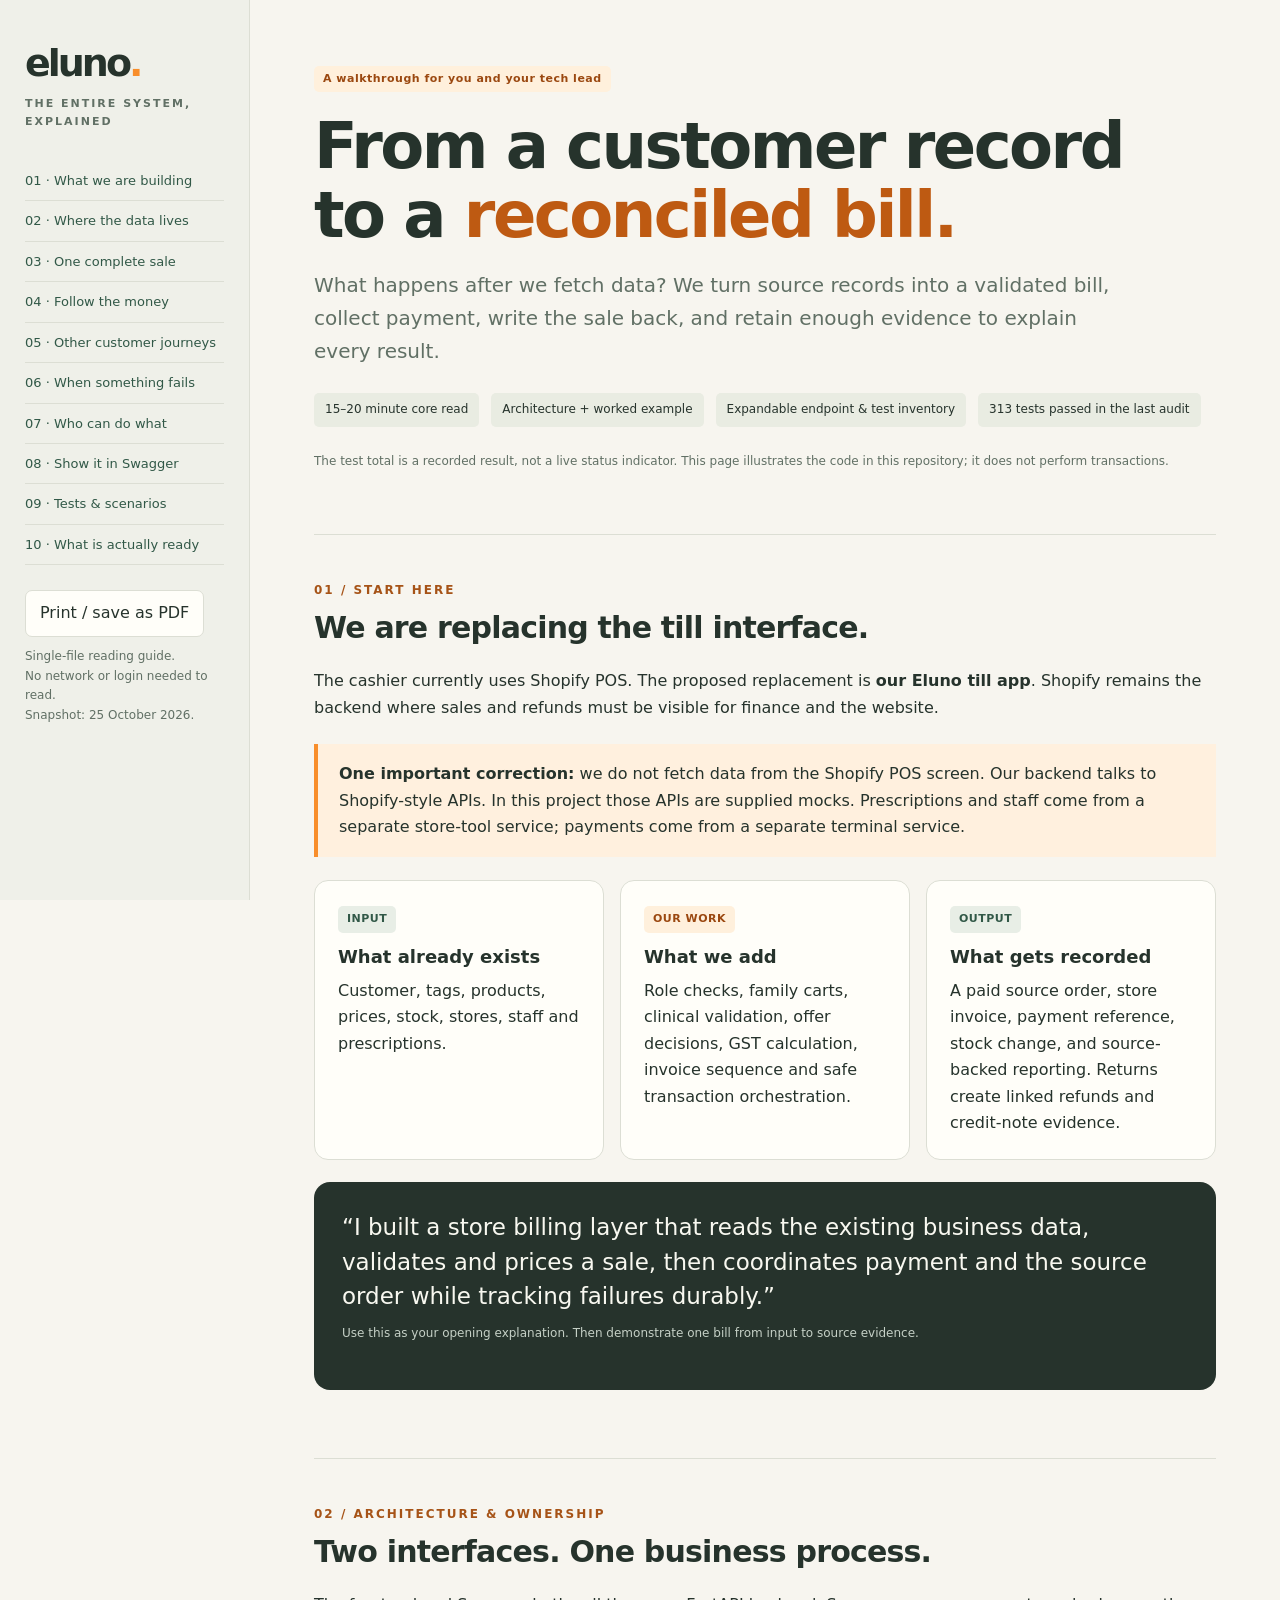
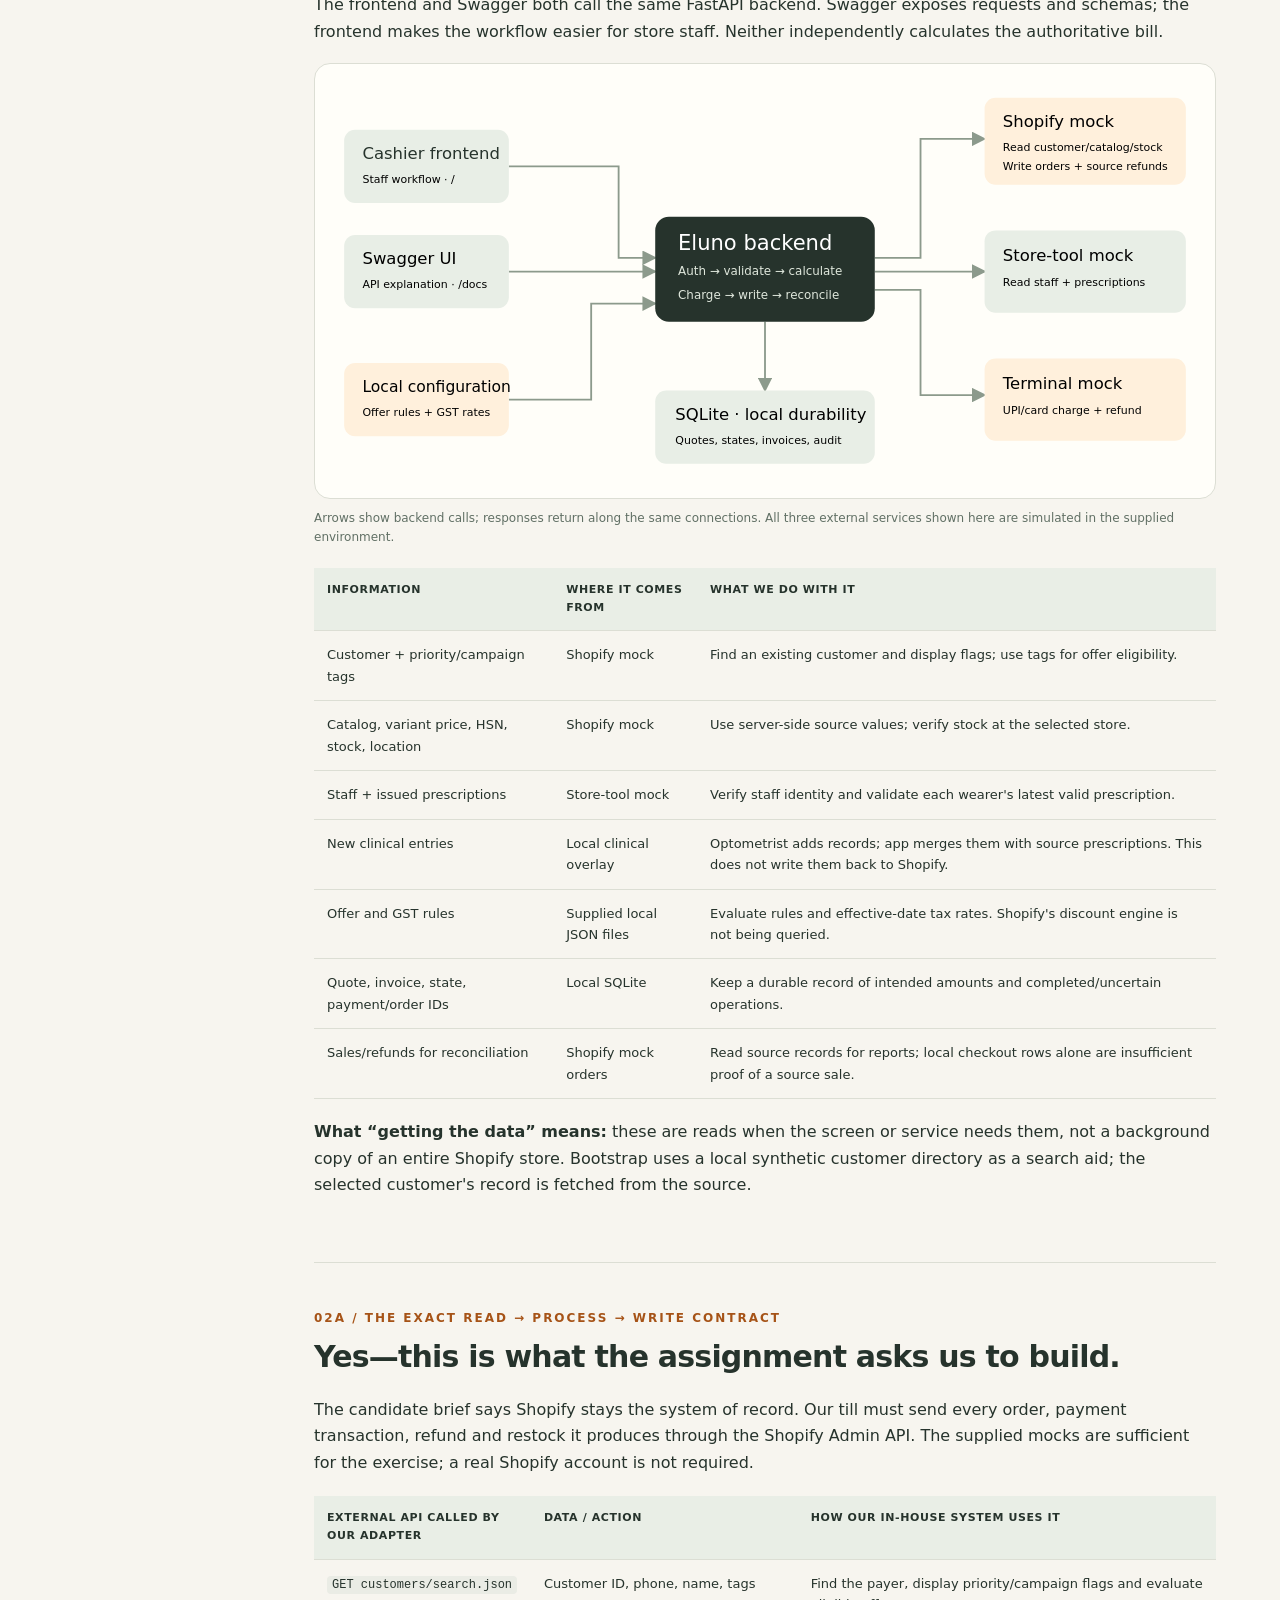
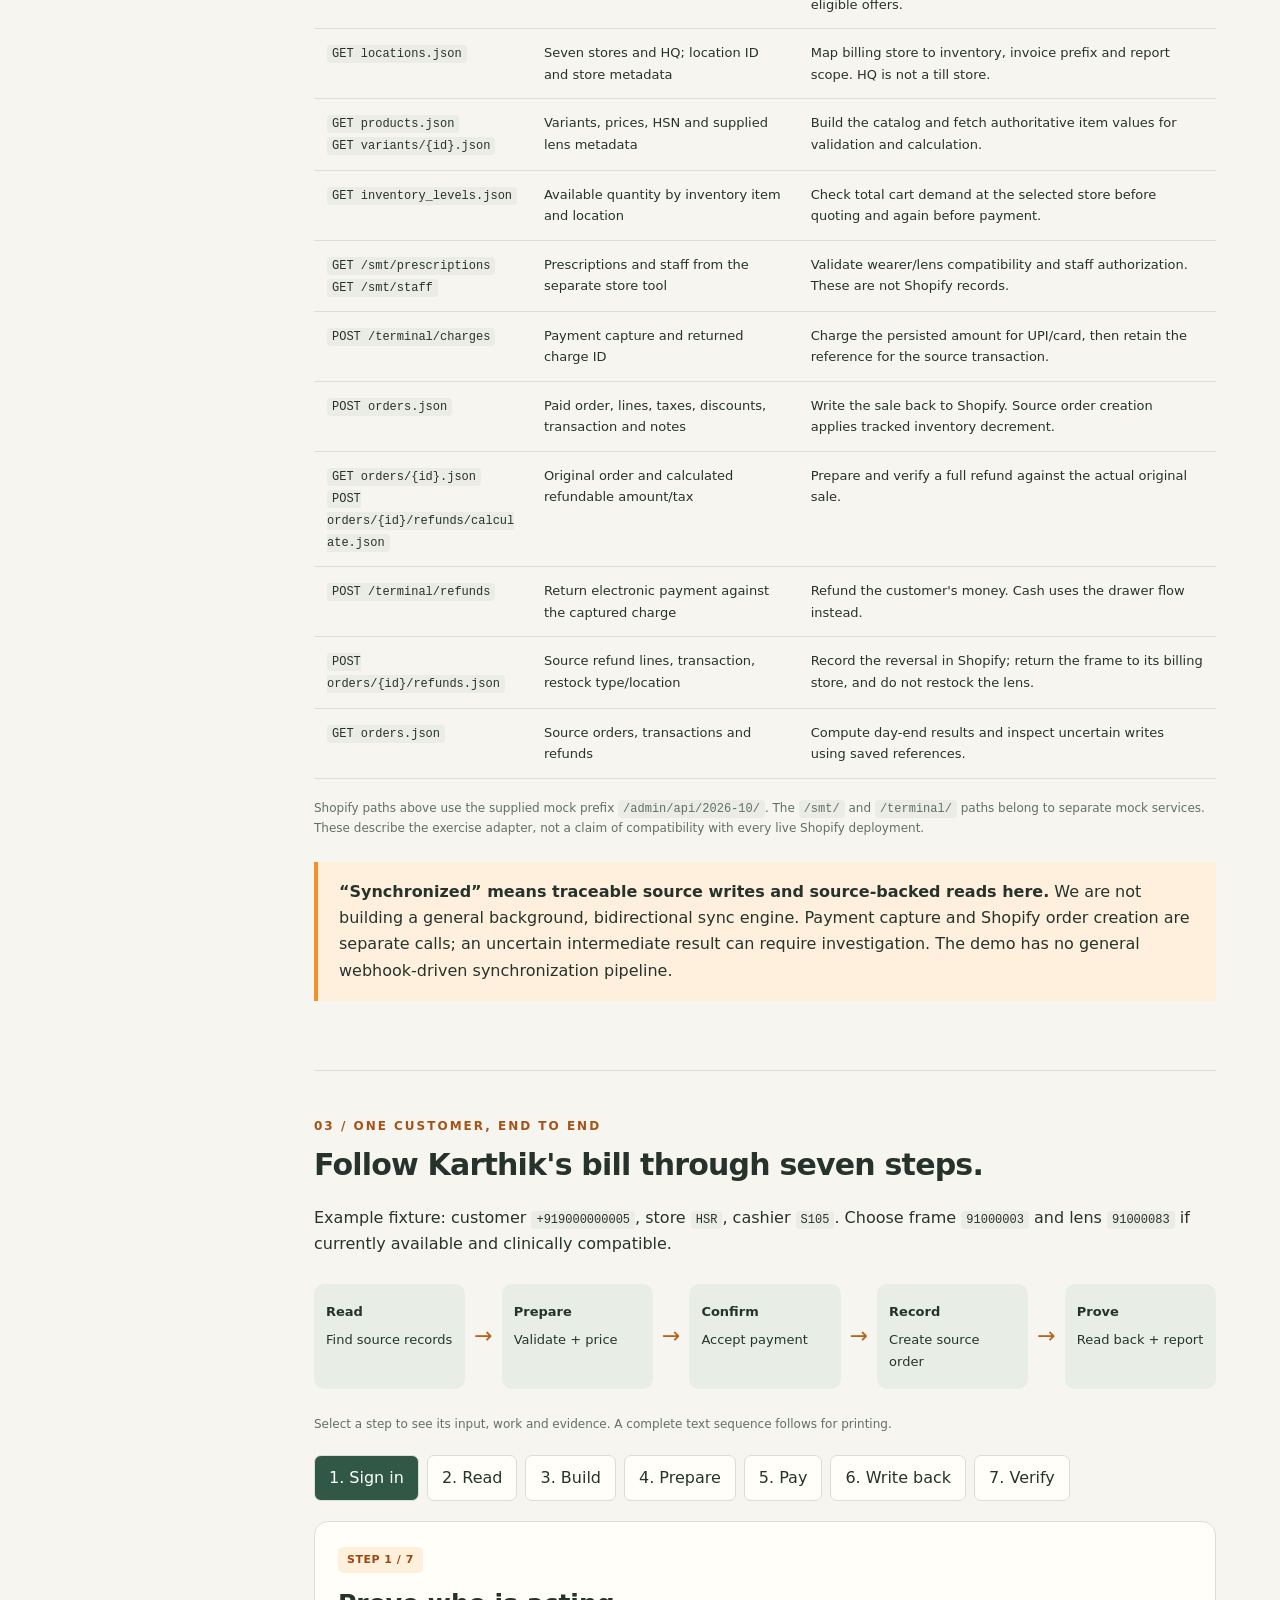
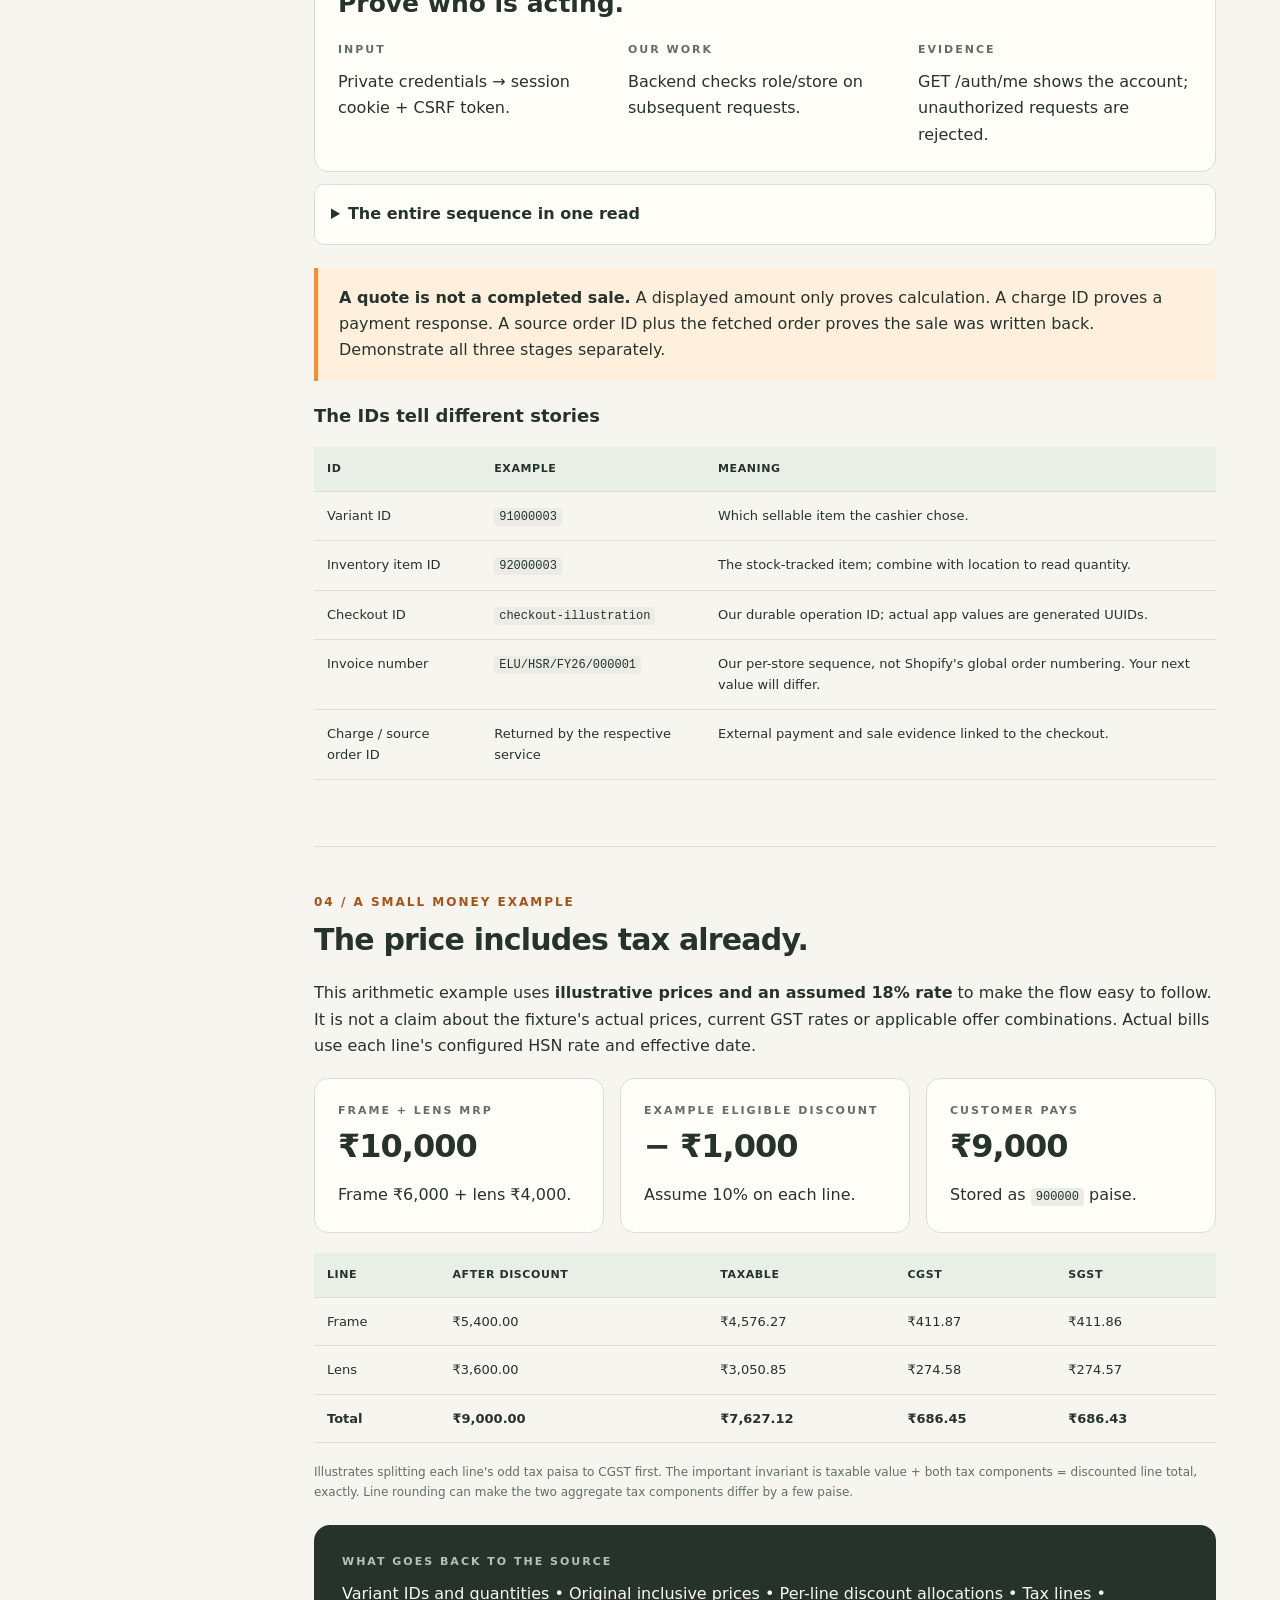
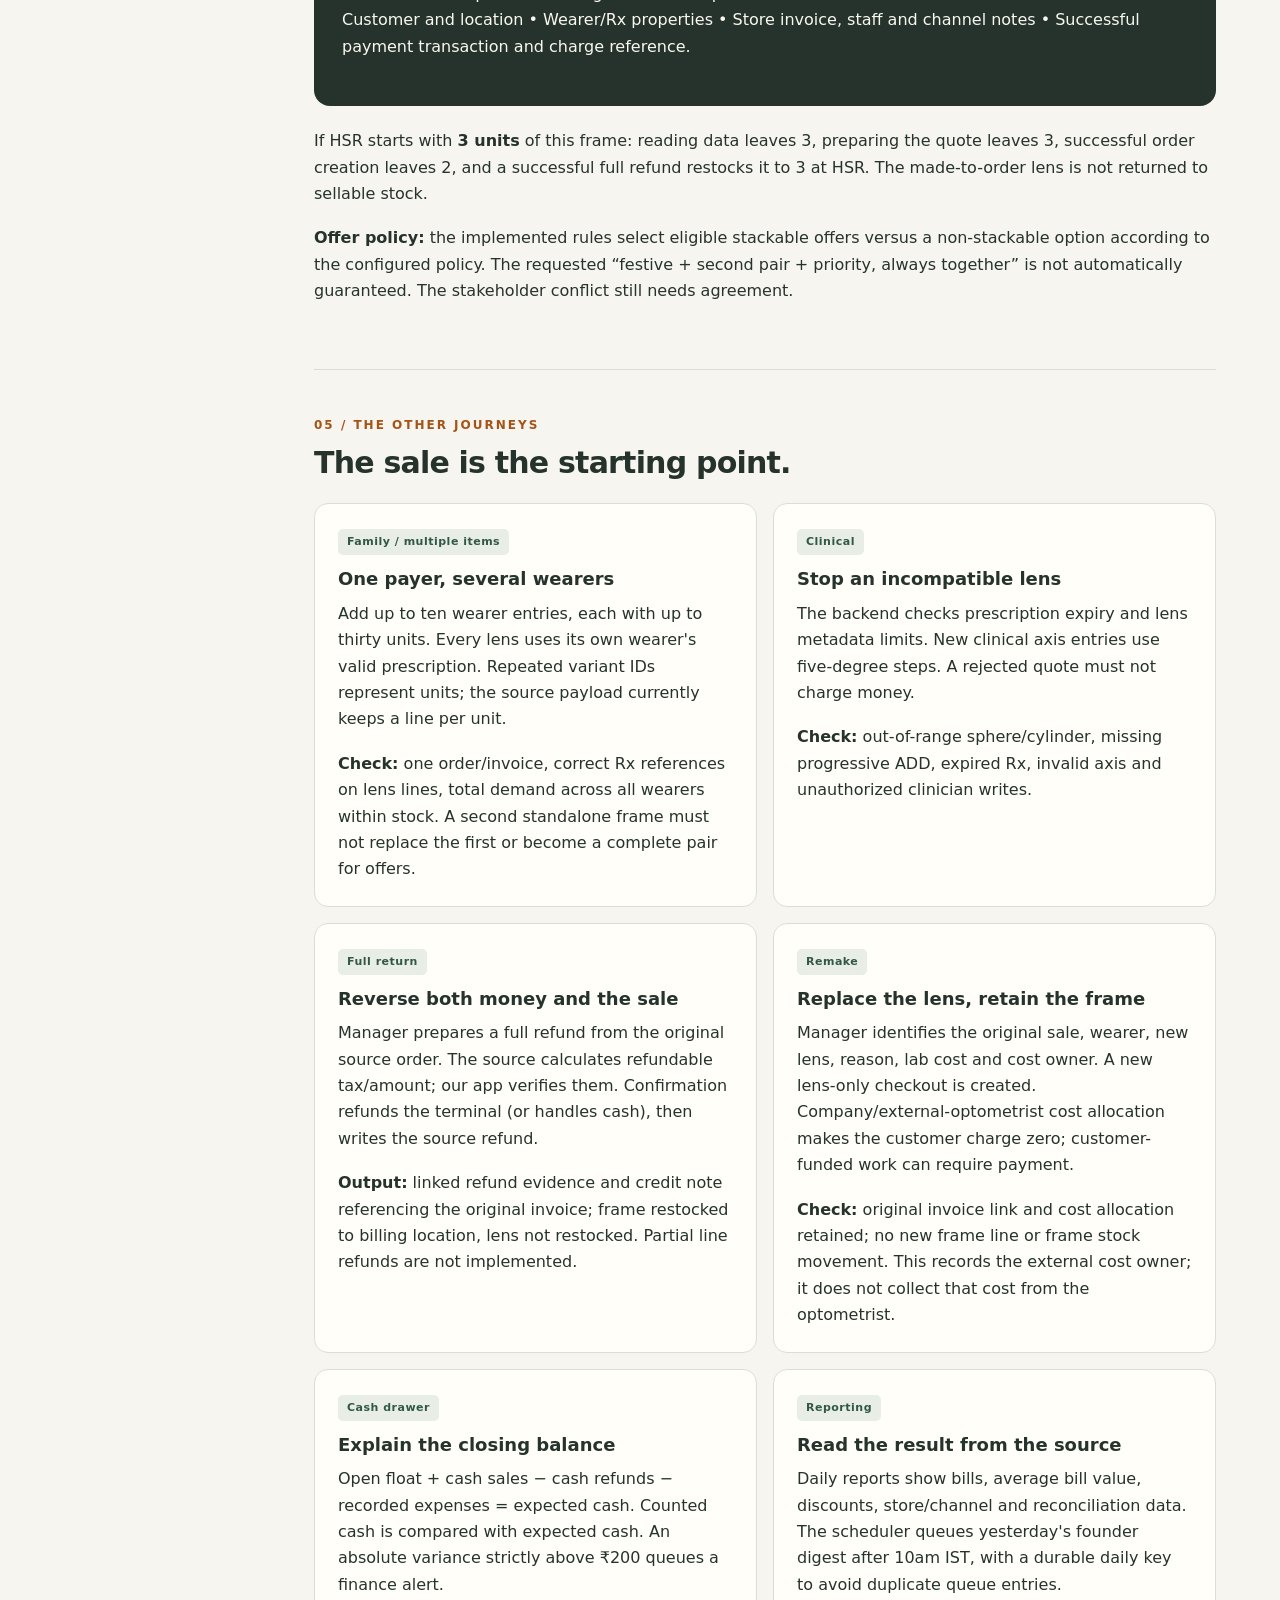
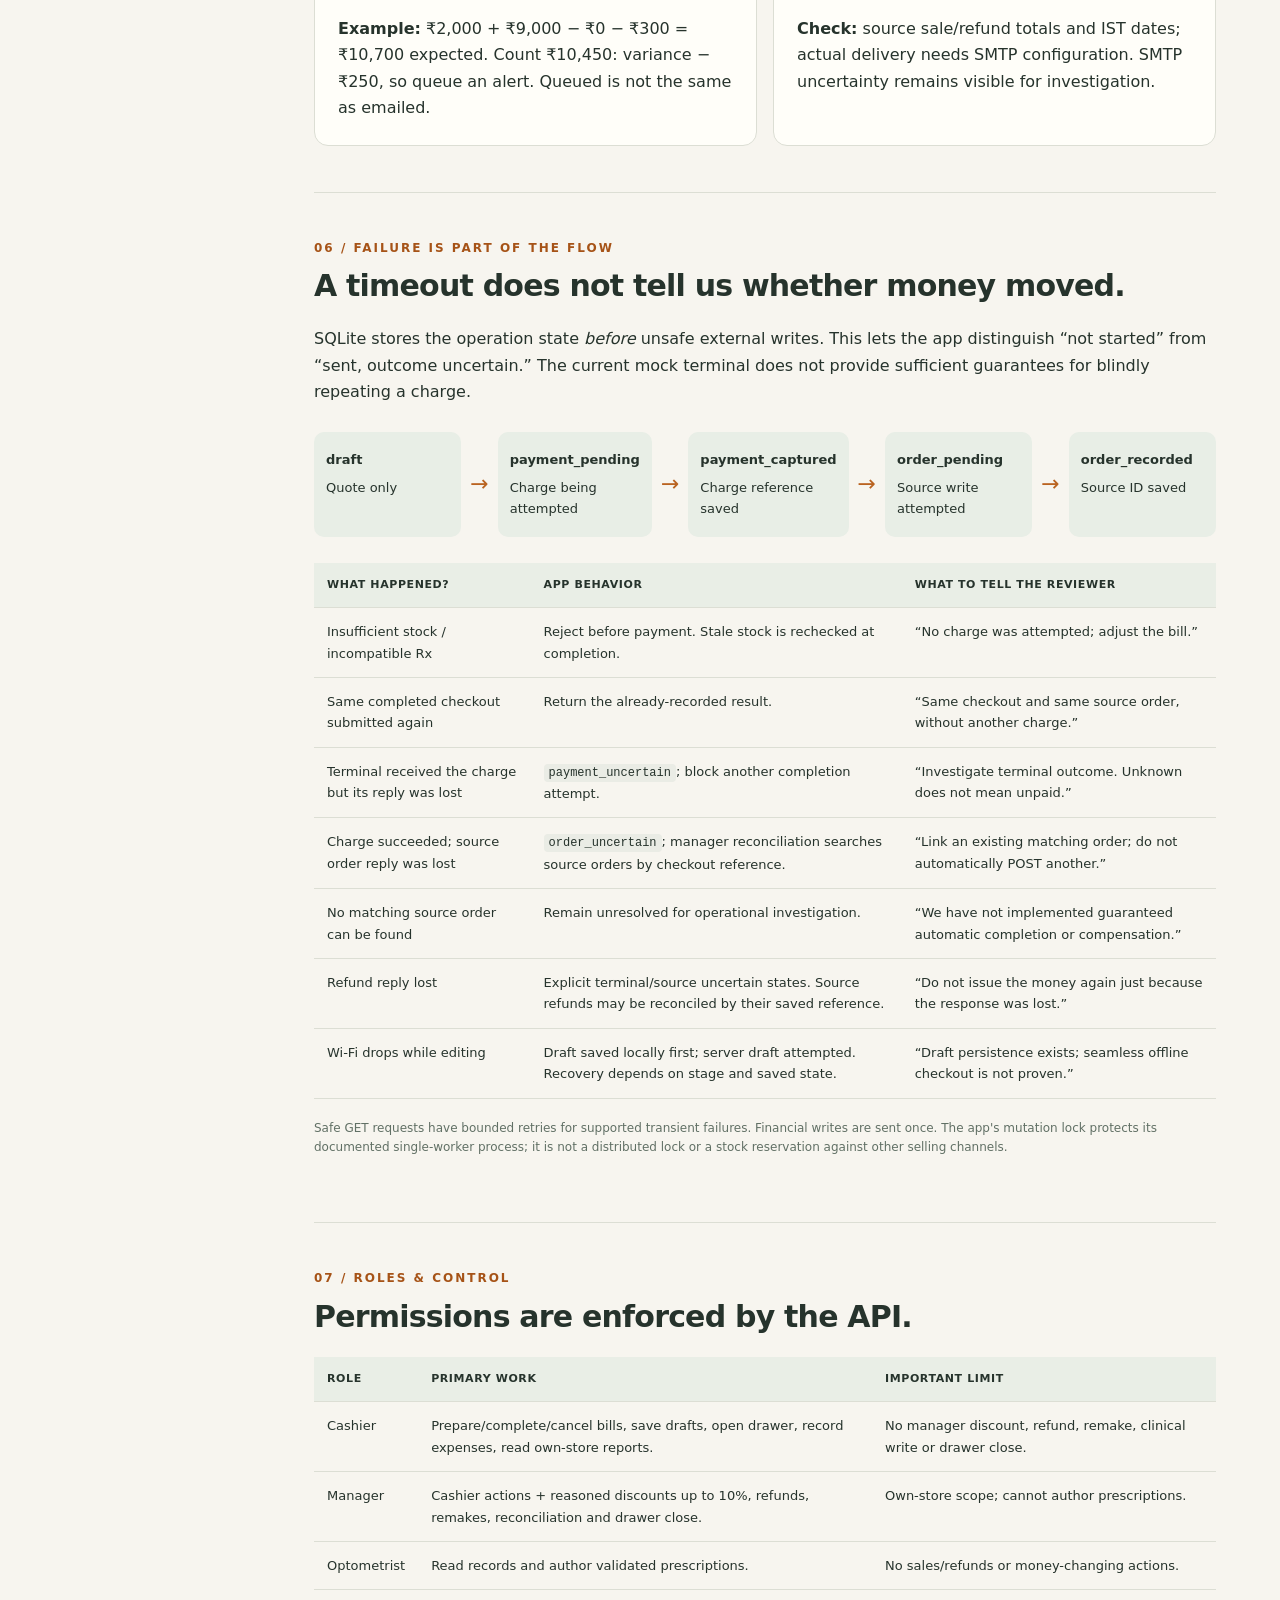
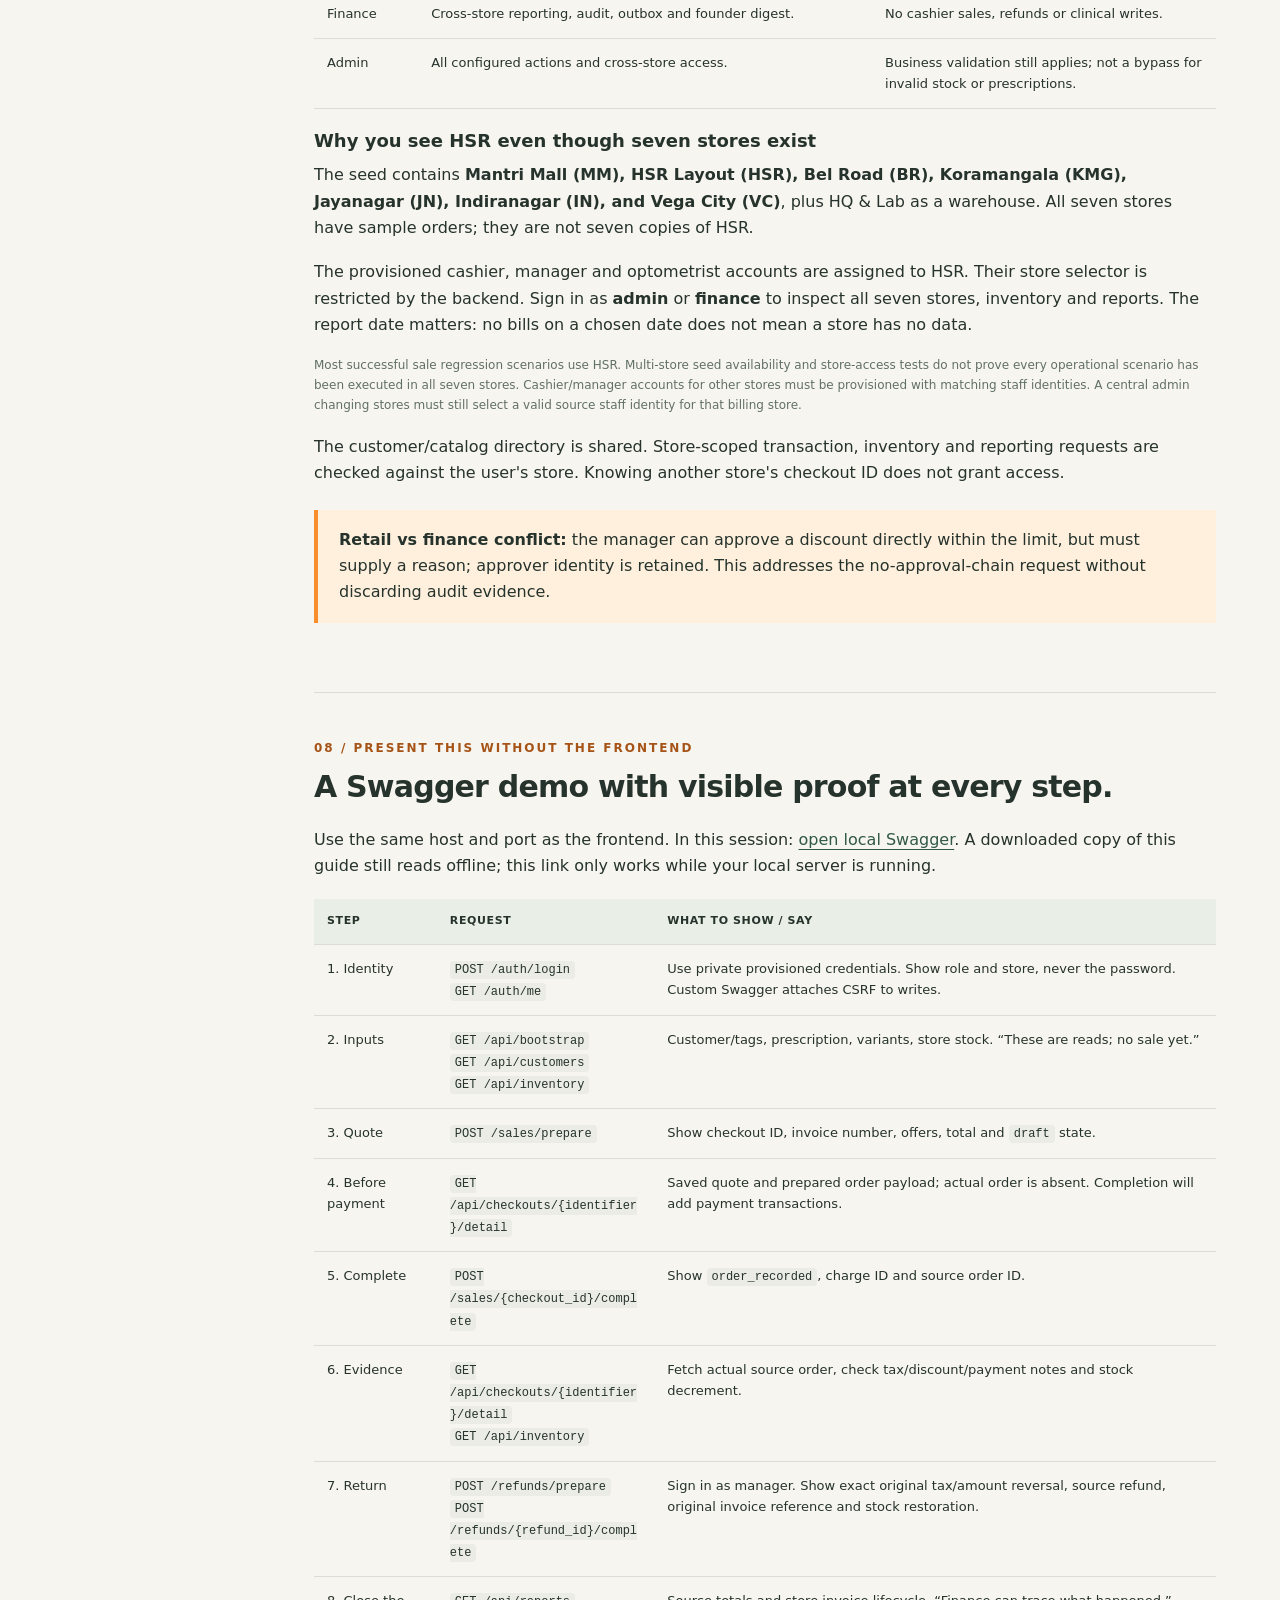
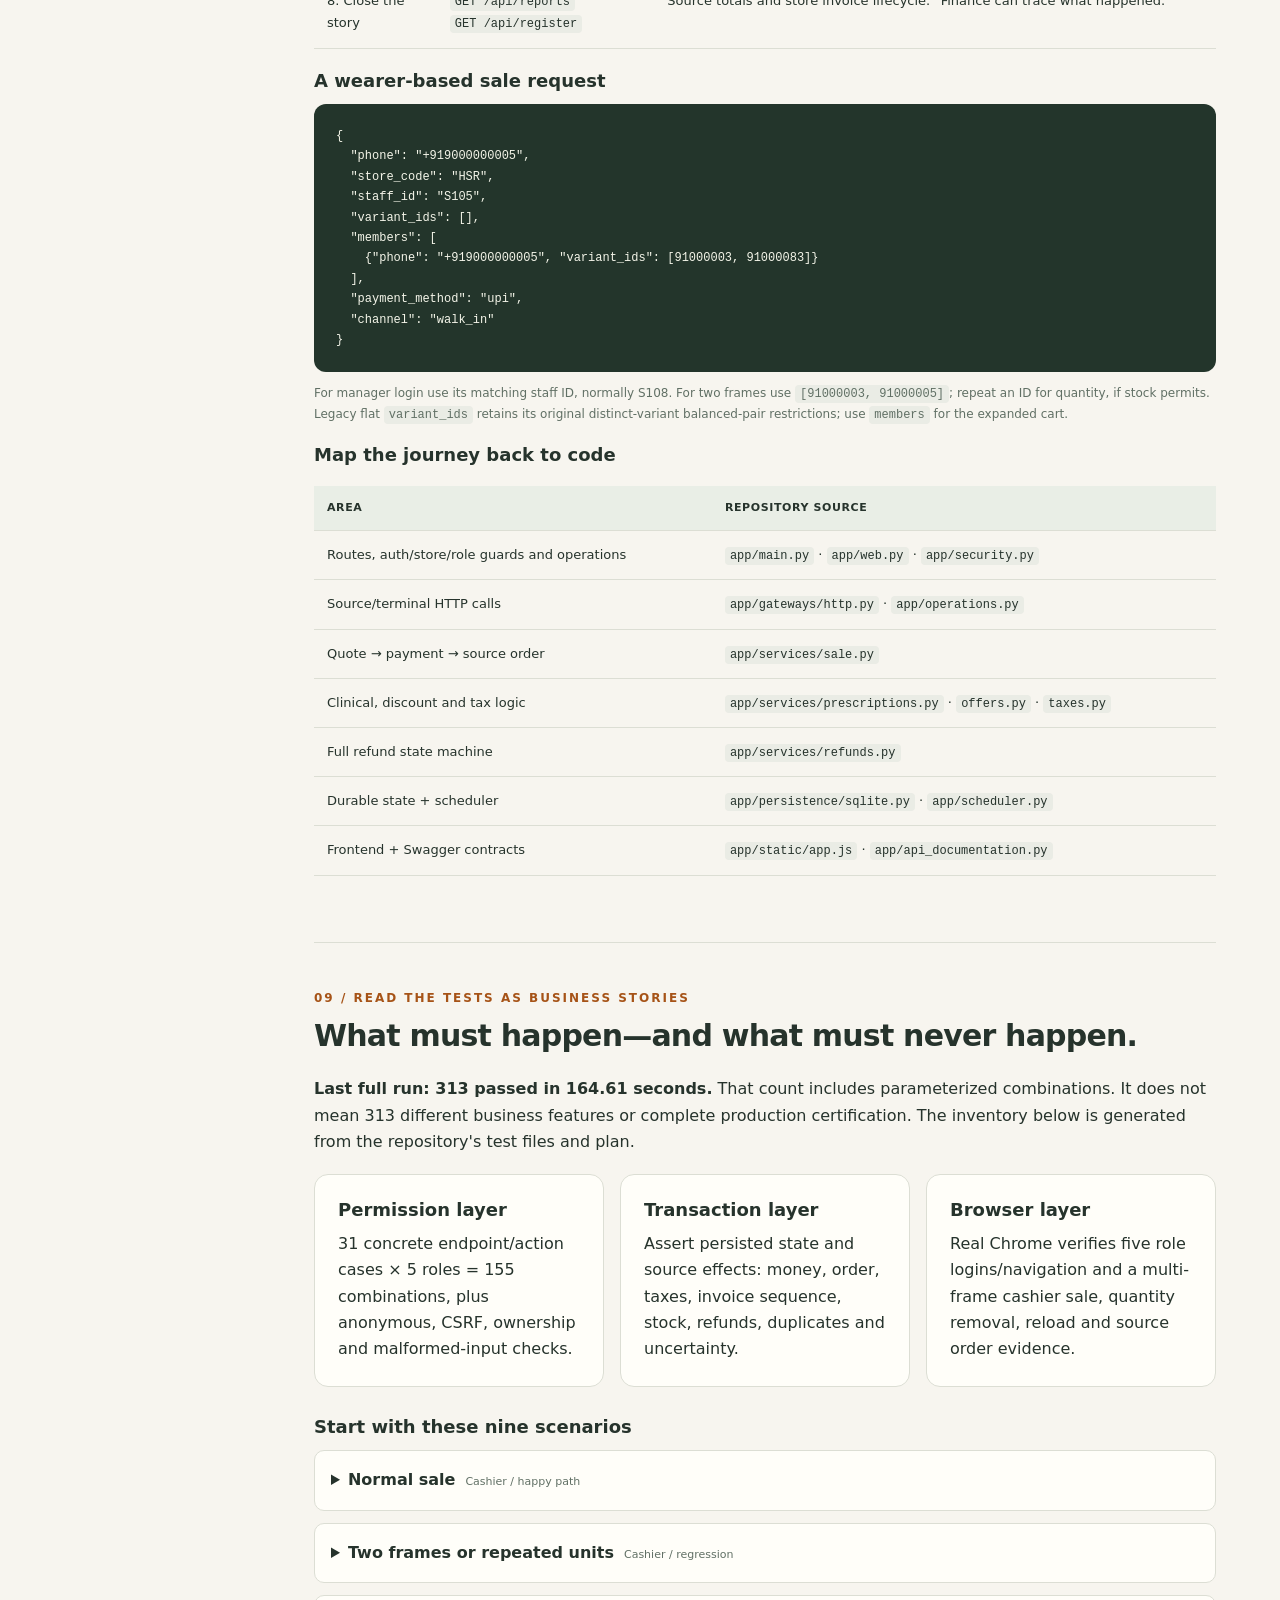
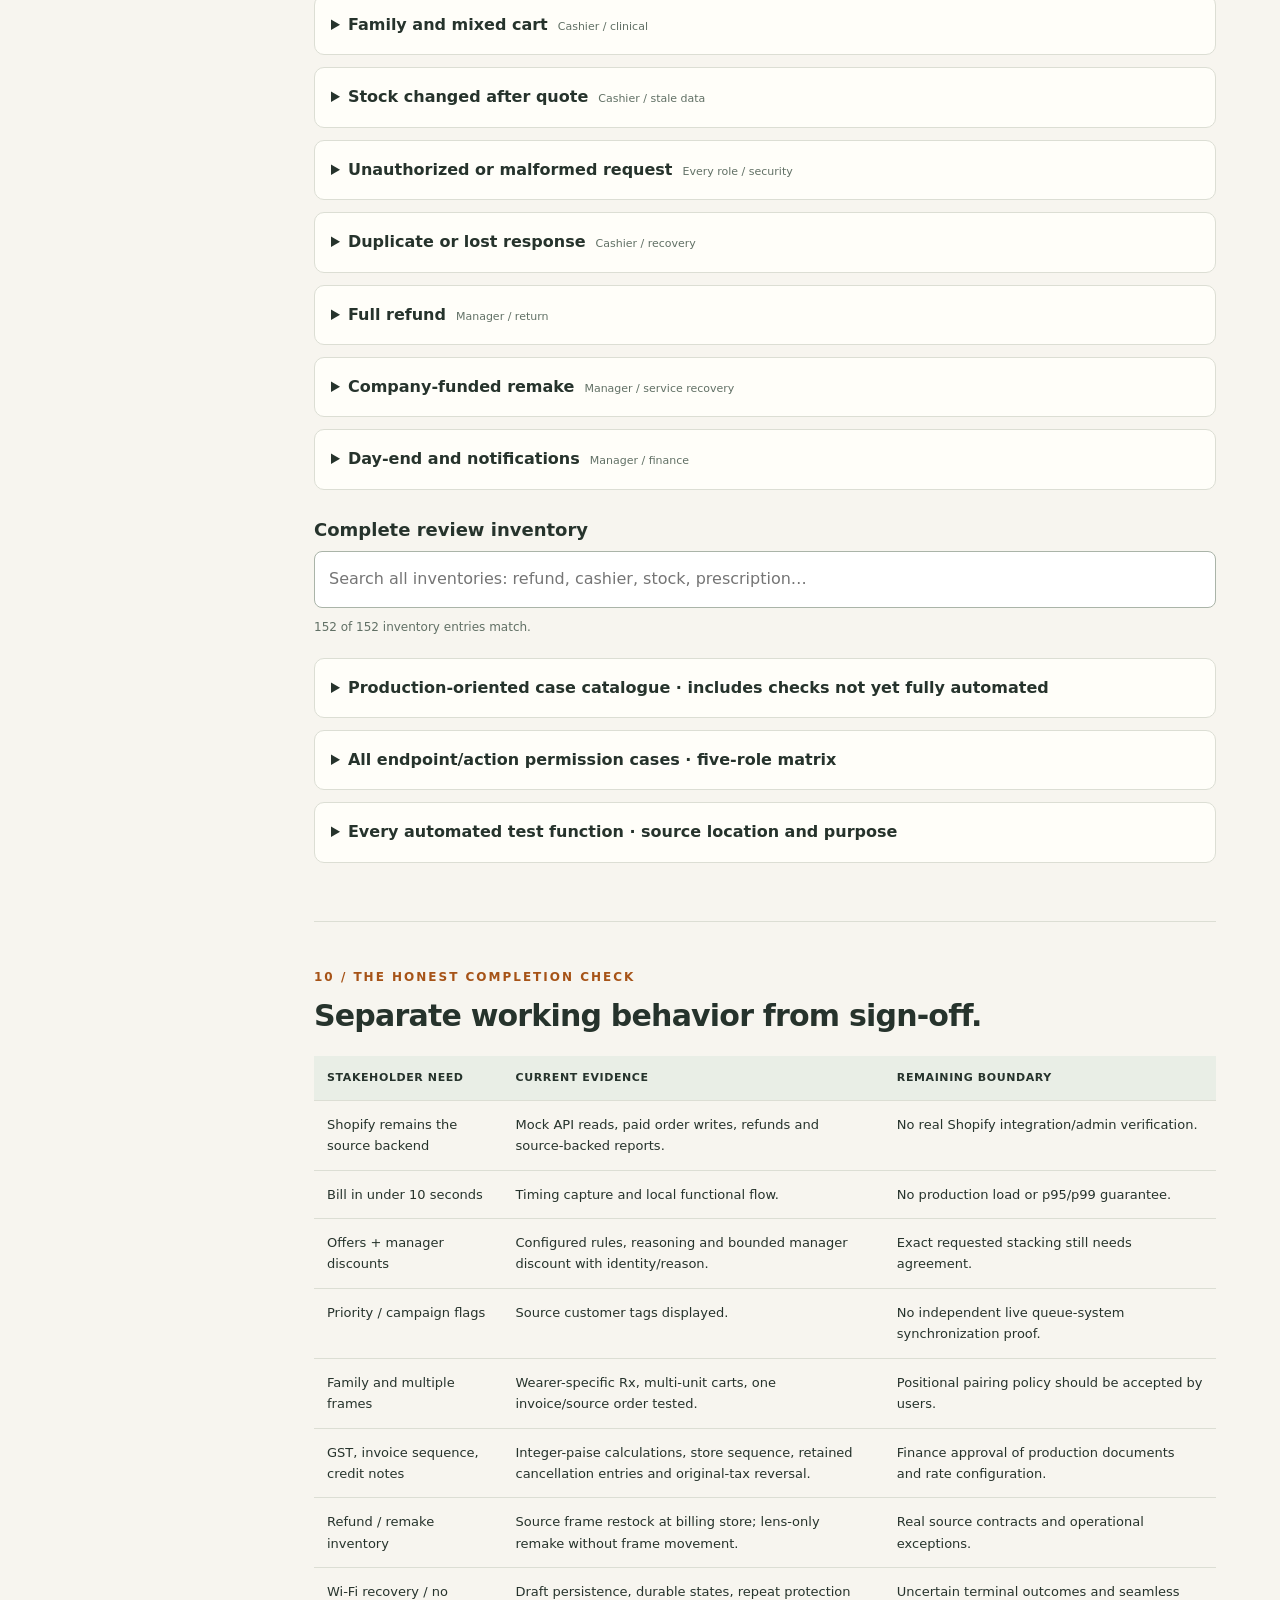
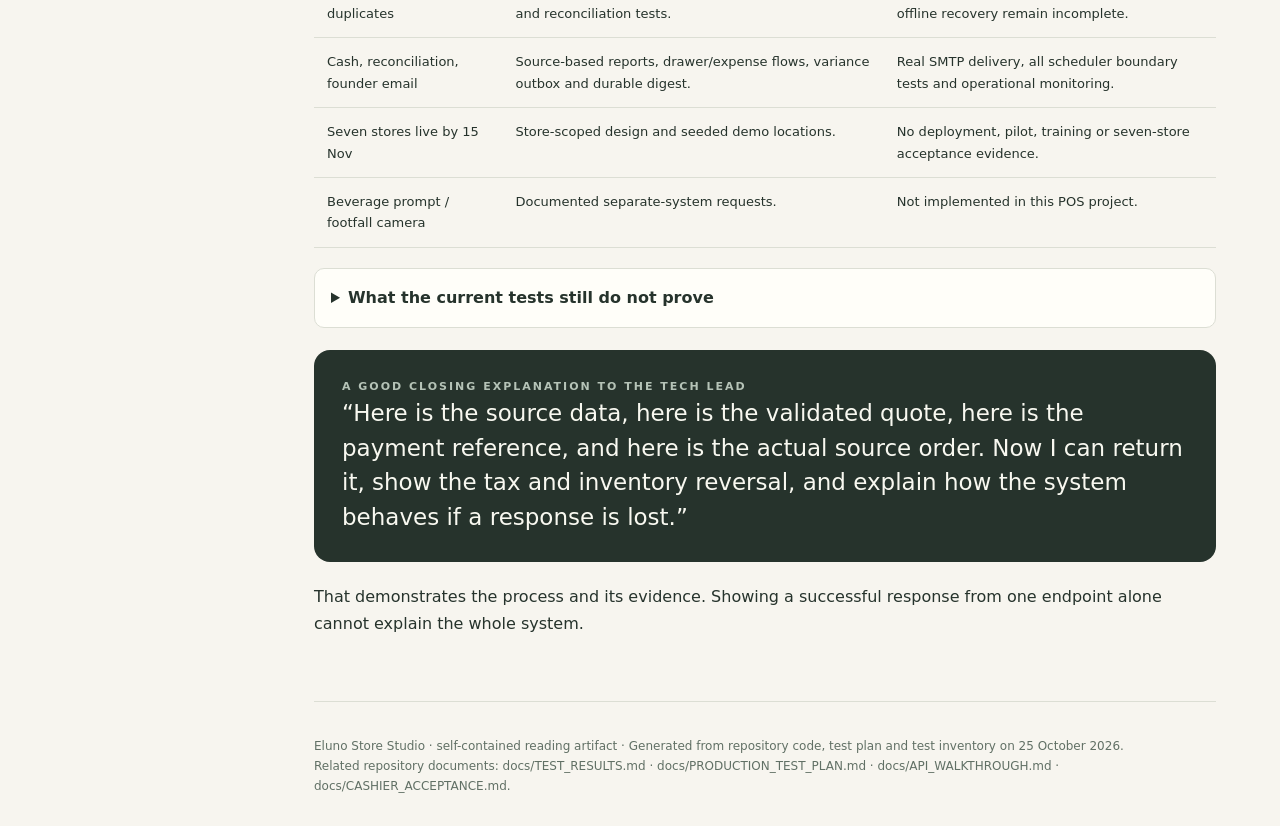
==== app/static/flow-guide.html @ b1001793 "Build Eluno POS exercise demo with role-based workflows and acceptance tests" ====
<!doctype html>
<html lang="en">
<head><meta charset="utf-8"><meta name="viewport" content="width=device-width,initial-scale=1"><title>Eluno • From customer to reconciled bill</title>
<style>
:root{--ink:#26332c;--muted:#617065;--paper:#f7f5ef;--line:#dcded4;--orange:#f88e2b;--green:#315847;--pale:#e8eee6}*{box-sizing:border-box}html{scroll-behavior:smooth;scroll-padding-top:30px}body{margin:0;background:var(--paper);color:var(--ink);font:16px/1.65 system-ui,sans-serif}a{color:var(--green);text-underline-offset:4px}aside{position:fixed;width:250px;height:100vh;padding:32px 25px;background:#eff0e9;border-right:1px solid var(--line);overflow:auto}.brand{font-size:38px;font-weight:800;letter-spacing:-3px}.brand span{color:var(--orange)}.eyebrow{text-transform:uppercase;letter-spacing:2px;font-size:11px;font-weight:750;color:var(--muted)}nav{margin-top:30px}nav a{display:block;text-decoration:none;padding:9px 0;border-bottom:1px solid var(--line);font-size:13px}nav a:hover{color:#aa4b00}main{margin-left:250px;padding:64px clamp(25px,5vw,85px);max-width:1500px}header{padding-bottom:44px;border-bottom:1px solid var(--line)}h1{font-size:clamp(38px,5vw,70px);line-height:1.07;letter-spacing:-2.5px;max-width:850px;margin:20px 0}h1 em{font-style:normal;color:#be5a12}h2{font-size:30px;line-height:1.2;letter-spacing:-.8px;margin:10px 0 22px}h3{line-height:1.3;font-size:18px;margin:0 0 10px}p{margin:10px 0 18px}.lead{font-size:20px;max-width:800px;color:var(--muted)}section{padding:46px 0;border-bottom:1px solid var(--line)}.number{font-size:12px;letter-spacing:2px;color:#a65317;font-weight:800}.grid{display:grid;grid-template-columns:repeat(3,minmax(0,1fr));gap:16px}.two{grid-template-columns:repeat(2,minmax(0,1fr))}.card{border:1px solid var(--line);background:#fffef9;padding:23px;border-radius:14px}.card p:last-child{margin-bottom:0}.pill{display:inline-block;font-size:11px;letter-spacing:.5px;padding:4px 9px;border-radius:5px;background:var(--pale);color:var(--green);font-weight:750}.orange{background:#fff0dc;color:#9b4810}.note{border-left:4px solid var(--orange);background:#fff0de;padding:17px 21px;margin:23px 0}.dark{background:var(--ink);color:#f8f8f0;border-radius:16px;padding:28px;margin:22px 0}.dark .eyebrow{color:#b5c3b7}.dark code{color:#fff;background:#3c4d42}.flow{display:flex;align-items:stretch;gap:9px;margin:26px 0}.flow>div{flex:1;padding:17px 12px;background:var(--pale);border-radius:10px;font-size:13px}.flow b{display:block;margin-bottom:7px}.arrow{align-self:center;font-size:22px;color:#b96320}table{border-collapse:collapse;width:100%;font-size:13px;text-align:left}th{background:#e9eee6;font-size:11px;text-transform:uppercase;letter-spacing:.6px}td,th{border-bottom:1px solid var(--line);padding:13px;vertical-align:top}td code{overflow-wrap:anywhere}.table-wrap{overflow:auto;margin:20px 0}code{font:12px/1.6 ui-monospace,monospace;background:#eaece5;border-radius:4px;padding:2px 5px}pre{background:#23352b;color:#f4f5e9;border-radius:12px;padding:22px;overflow:auto;font-size:12px;line-height:1.7}pre code{background:none;color:inherit;padding:0}.small{font-size:12px;color:var(--muted)}.steps{display:flex;flex-wrap:wrap;gap:8px;margin:20px 0}button{cursor:pointer;font:inherit;border:1px solid var(--line);border-radius:7px;padding:9px 14px;background:#fffef9;color:var(--ink)}button:hover,button[aria-selected=true]{background:var(--green);color:white}.step-panel{min-height:240px}.step-panel h3{font-size:25px}.step-panel .grid{margin-top:20px}.amount{font-size:32px;font-weight:800;letter-spacing:-1px}details{border:1px solid var(--line);border-radius:10px;background:#fffef9;margin:12px 0;padding:16px}summary{cursor:pointer;font-weight:650}details[open] summary{margin-bottom:15px}input[type=search]{width:100%;border:1px solid #aab4a8;border-radius:8px;padding:14px;font:inherit;background:white}.scenario{margin:12px 0}.scenario .tag{font-size:11px;color:var(--muted);font-weight:400;margin-left:10px}svg{width:100%;height:auto;display:block}.legend{display:flex;gap:20px;flex-wrap:wrap;font-size:12px;margin:15px 0}.legend span:before{content:'●';margin-right:6px;color:var(--orange)}.callout{font-size:23px;line-height:1.5;margin:0}.checklist li{margin:10px 0}.readtime{display:flex;gap:12px;flex-wrap:wrap;margin:25px 0}.readtime span{font-size:12px;background:#e9ece2;padding:7px 11px;border-radius:5px}footer{padding-top:35px;color:var(--muted);font-size:12px}[hidden]{display:none!important}#search-count{min-height:22px}.test-name{word-break:break-word}.print{margin-top:25px}ol,ul{padding-left:23px}.flow-caption{max-width:750px}.architecture{background:#fffef9;border:1px solid var(--line);border-radius:16px;padding:20px}
@media(max-width:1000px){aside{position:static;width:auto;height:auto;padding:20px 25px}nav{display:flex;gap:15px;overflow:auto;margin-top:12px}nav a{white-space:nowrap;border:0}aside .small,aside .print{display:none}main{margin:0;padding:35px 25px}.grid{grid-template-columns:1fr 1fr}.flow{flex-wrap:wrap}.flow>div{min-width:140px}}
@media(max-width:600px){.grid,.two{grid-template-columns:1fr}h1{font-size:43px}.architecture{padding:5px}td,th{padding:9px}.flow .arrow{display:none}main{padding:28px 18px}.step-panel{min-height:0}}
@media print{aside,.steps,input,.print,#search-count{display:none}main{margin:0;max-width:none;padding:0}body{font-size:11px;background:white}h1{font-size:38px}h2{font-size:23px}section{padding:22px 0}.card,details,pre,tr{break-inside:avoid}.step-panel{min-height:0}a{color:inherit}header{padding-bottom:15px}.grid{gap:10px}.dark{background:#edf1e9;color:#26332c}details{display:block}footer{padding-top:15px}}
</style></head>
<body>
<aside><div class="brand">eluno<span>.</span></div><div class="eyebrow">The entire system, explained</div><nav aria-label="Guide chapters"><a href="#purpose">01 · What we are building</a><a href="#architecture">02 · Where the data lives</a><a href="#journey">03 · One complete sale</a><a href="#money">04 · Follow the money</a><a href="#branches">05 · Other customer journeys</a><a href="#recovery">06 · When something fails</a><a href="#roles">07 · Who can do what</a><a href="#demo">08 · Show it in Swagger</a><a href="#tests">09 · Tests & scenarios</a><a href="#readiness">10 · What is actually ready</a></nav><button class="print" id="print-button">Print / save as PDF</button><p class="small">Single-file reading guide.<br>No network or login needed to read.<br>Snapshot: 25 October 2026.</p></aside>
<main><header><span class="pill orange">A walkthrough for you and your tech lead</span><h1>From a customer record<br>to a <em>reconciled bill.</em></h1><p class="lead">What happens after we fetch data? We turn source records into a validated bill, collect payment, write the sale back, and retain enough evidence to explain every result.</p><div class="readtime"><span>15–20 minute core read</span><span>Architecture + worked example</span><span>Expandable endpoint & test inventory</span><span>313 tests passed in the last audit</span></div><p class="small">The test total is a recorded result, not a live status indicator. This page illustrates the code in this repository; it does not perform transactions.</p></header>

<section id="purpose"><div class="number">01 / START HERE</div><h2>We are replacing the till interface.</h2><p>The cashier currently uses Shopify POS. The proposed replacement is <strong>our Eluno till app</strong>. Shopify remains the backend where sales and refunds must be visible for finance and the website.</p><div class="note"><strong>One important correction:</strong> we do not fetch data from the Shopify POS screen. Our backend talks to Shopify-style APIs. In this project those APIs are supplied mocks. Prescriptions and staff come from a separate store-tool service; payments come from a separate terminal service.</div><div class="grid"><div class="card"><span class="pill">INPUT</span><h3 style="margin-top:12px">What already exists</h3><p>Customer, tags, products, prices, stock, stores, staff and prescriptions.</p></div><div class="card"><span class="pill orange">OUR WORK</span><h3 style="margin-top:12px">What we add</h3><p>Role checks, family carts, clinical validation, offer decisions, GST calculation, invoice sequence and safe transaction orchestration.</p></div><div class="card"><span class="pill">OUTPUT</span><h3 style="margin-top:12px">What gets recorded</h3><p>A paid source order, store invoice, payment reference, stock change, and source-backed reporting. Returns create linked refunds and credit-note evidence.</p></div></div><div class="dark"><p class="callout">“I built a store billing layer that reads the existing business data, validates and prices a sale, then coordinates payment and the source order while tracking failures durably.”</p><p class="small" style="color:#c5d0c6">Use this as your opening explanation. Then demonstrate one bill from input to source evidence.</p></div></section>

<section id="architecture"><div class="number">02 / ARCHITECTURE & OWNERSHIP</div><h2>Two interfaces. One business process.</h2><p>The frontend and Swagger both call the same FastAPI backend. Swagger exposes requests and schemas; the frontend makes the workflow easier for store staff. Neither independently calculates the authoritative bill.</p><div class="architecture"><svg viewBox="0 0 940 430" role="img" aria-labelledby="arch-title arch-desc"><title id="arch-title">Eluno architecture and data ownership</title><desc id="arch-desc">Frontend and Swagger call FastAPI. FastAPI reads and writes Shopify, reads the store tool, charges or refunds the terminal, and persists state in SQLite. Local configuration supplies offers and tax rates.</desc><defs><marker id="arrowhead" markerWidth="8" markerHeight="8" refX="7" refY="4" orient="auto-start-reverse"><path d="M0,0 L8,4 L0,8 Z" fill="#8c9a8c"/></marker></defs><g fill="none" stroke="#8c9a8c" stroke-width="2" marker-end="url(#arrowhead)"><path d="M190 90 H310 V190 H350"/><path d="M190 205 H350"/><path d="M590 190 H640 V60 H710"/><path d="M590 205 H710"/><path d="M590 225 H640 V340 H710"/><path d="M470 260 V335"/><path d="M190 345 H280 V240 H350"/></g><g font-family="system-ui,sans-serif"><rect x="10" y="50" width="180" height="80" rx="12" fill="#e8eee6"/><text x="30" y="82" font-size="18" fill="#26332c">Cashier frontend</text><text x="30" y="108" font-size="12">Staff workflow · /</text><rect x="10" y="165" width="180" height="80" rx="12" fill="#e8eee6"/><text x="30" y="197" font-size="18">Swagger UI</text><text x="30" y="223" font-size="12">API explanation · /docs</text><rect x="10" y="305" width="180" height="80" rx="12" fill="#fff0dc"/><text x="30" y="337" font-size="17">Local configuration</text><text x="30" y="363" font-size="12">Offer rules + GST rates</text><rect x="350" y="145" width="240" height="115" rx="15" fill="#26332c"/><text x="375" y="181" font-size="23" fill="white">Eluno backend</text><text x="375" y="209" font-size="13" fill="#dfe7dc">Auth → validate → calculate</text><text x="375" y="235" font-size="13" fill="#dfe7dc">Charge → write → reconcile</text><rect x="350" y="335" width="240" height="80" rx="12" fill="#e8eee6"/><text x="372" y="367" font-size="18">SQLite · local durability</text><text x="372" y="393" font-size="12">Quotes, states, invoices, audit</text><rect x="710" y="15" width="220" height="95" rx="12" fill="#fff0dc"/><text x="730" y="47" font-size="18">Shopify mock</text><text x="730" y="73" font-size="12">Read customer/catalog/stock</text><text x="730" y="94" font-size="12">Write orders + source refunds</text><rect x="710" y="160" width="220" height="90" rx="12" fill="#e8eee6"/><text x="730" y="193" font-size="18">Store-tool mock</text><text x="730" y="221" font-size="12">Read staff + prescriptions</text><rect x="710" y="300" width="220" height="90" rx="12" fill="#fff0dc"/><text x="730" y="333" font-size="18">Terminal mock</text><text x="730" y="361" font-size="12">UPI/card charge + refund</text></g></svg></div><p class="small">Arrows show backend calls; responses return along the same connections. All three external services shown here are simulated in the supplied environment.</p>
<div class="table-wrap"><table><thead><tr><th>Information</th><th>Where it comes from</th><th>What we do with it</th></tr></thead><tbody><tr><td>Customer + priority/campaign tags</td><td>Shopify mock</td><td>Find an existing customer and display flags; use tags for offer eligibility.</td></tr><tr><td>Catalog, variant price, HSN, stock, location</td><td>Shopify mock</td><td>Use server-side source values; verify stock at the selected store.</td></tr><tr><td>Staff + issued prescriptions</td><td>Store-tool mock</td><td>Verify staff identity and validate each wearer's latest valid prescription.</td></tr><tr><td>New clinical entries</td><td>Local clinical overlay</td><td>Optometrist adds records; app merges them with source prescriptions. This does not write them back to Shopify.</td></tr><tr><td>Offer and GST rules</td><td>Supplied local JSON files</td><td>Evaluate rules and effective-date tax rates. Shopify's discount engine is not being queried.</td></tr><tr><td>Quote, invoice, state, payment/order IDs</td><td>Local SQLite</td><td>Keep a durable record of intended amounts and completed/uncertain operations.</td></tr><tr><td>Sales/refunds for reconciliation</td><td>Shopify mock orders</td><td>Read source records for reports; local checkout rows alone are insufficient proof of a source sale.</td></tr></tbody></table></div><p><strong>What “getting the data” means:</strong> these are reads when the screen or service needs them, not a background copy of an entire Shopify store. Bootstrap uses a local synthetic customer directory as a search aid; the selected customer's record is fetched from the source.</p></section>

<section id="source-contract"><div class="number">02A / THE EXACT READ → PROCESS → WRITE CONTRACT</div><h2>Yes—this is what the assignment asks us to build.</h2><p>The candidate brief says Shopify stays the system of record. Our till must send every order, payment transaction, refund and restock it produces through the Shopify Admin API. The supplied mocks are sufficient for the exercise; a real Shopify account is not required.</p><div class="table-wrap"><table><thead><tr><th>External API called by our adapter</th><th>Data / action</th><th>How our in-house system uses it</th></tr></thead><tbody>
<tr><td><code>GET customers/search.json</code></td><td>Customer ID, phone, name, tags</td><td>Find the payer, display priority/campaign flags and evaluate eligible offers.</td></tr>
<tr><td><code>GET locations.json</code></td><td>Seven stores and HQ; location ID and store metadata</td><td>Map billing store to inventory, invoice prefix and report scope. HQ is not a till store.</td></tr>
<tr><td><code>GET products.json</code><br><code>GET variants/{id}.json</code></td><td>Variants, prices, HSN and supplied lens metadata</td><td>Build the catalog and fetch authoritative item values for validation and calculation.</td></tr>
<tr><td><code>GET inventory_levels.json</code></td><td>Available quantity by inventory item and location</td><td>Check total cart demand at the selected store before quoting and again before payment.</td></tr>
<tr><td><code>GET /smt/prescriptions</code><br><code>GET /smt/staff</code></td><td>Prescriptions and staff from the separate store tool</td><td>Validate wearer/lens compatibility and staff authorization. These are not Shopify records.</td></tr>
<tr><td><code>POST /terminal/charges</code></td><td>Payment capture and returned charge ID</td><td>Charge the persisted amount for UPI/card, then retain the reference for the source transaction.</td></tr>
<tr><td><code>POST orders.json</code></td><td>Paid order, lines, taxes, discounts, transaction and notes</td><td>Write the sale back to Shopify. Source order creation applies tracked inventory decrement.</td></tr>
<tr><td><code>GET orders/{id}.json</code><br><code>POST orders/{id}/refunds/calculate.json</code></td><td>Original order and calculated refundable amount/tax</td><td>Prepare and verify a full refund against the actual original sale.</td></tr>
<tr><td><code>POST /terminal/refunds</code></td><td>Return electronic payment against the captured charge</td><td>Refund the customer's money. Cash uses the drawer flow instead.</td></tr>
<tr><td><code>POST orders/{id}/refunds.json</code></td><td>Source refund lines, transaction, restock type/location</td><td>Record the reversal in Shopify; return the frame to its billing store, and do not restock the lens.</td></tr>
<tr><td><code>GET orders.json</code></td><td>Source orders, transactions and refunds</td><td>Compute day-end results and inspect uncertain writes using saved references.</td></tr>
</tbody></table></div><p class="small">Shopify paths above use the supplied mock prefix <code>/admin/api/2026-10/</code>. The <code>/smt/</code> and <code>/terminal/</code> paths belong to separate mock services. These describe the exercise adapter, not a claim of compatibility with every live Shopify deployment.</p><div class="note"><strong>“Synchronized” means traceable source writes and source-backed reads here.</strong> We are not building a general background, bidirectional sync engine. Payment capture and Shopify order creation are separate calls; an uncertain intermediate result can require investigation. The demo has no general webhook-driven synchronization pipeline.</div></section>
<section id="journey"><div class="number">03 / ONE CUSTOMER, END TO END</div><h2>Follow Karthik's bill through seven steps.</h2><p>Example fixture: customer <code>+919000000005</code>, store <code>HSR</code>, cashier <code>S105</code>. Choose frame <code>91000003</code> and lens <code>91000083</code> if currently available and clinically compatible.</p><div class="flow"><div><b>Read</b>Find source records</div><span class="arrow">→</span><div><b>Prepare</b>Validate + price</div><span class="arrow">→</span><div><b>Confirm</b>Accept payment</div><span class="arrow">→</span><div><b>Record</b>Create source order</div><span class="arrow">→</span><div><b>Prove</b>Read back + report</div></div><p class="small">Select a step to see its input, work and evidence. A complete text sequence follows for printing.</p><div class="steps" role="tablist" aria-label="Sale steps" id="step-buttons"></div><div id="step-panel" class="card step-panel" role="tabpanel" aria-live="polite"></div>
<details><summary>The entire sequence in one read</summary><ol class="checklist"><li><strong>Authenticate.</strong> The browser receives a session cookie. The backend checks role, store ownership and a CSRF token on writes. Staff identity in the request must match the signed-in staff account, except the documented admin behavior.</li><li><strong>Read source data.</strong> Load products and location, find the customer, fetch staff and wearer prescriptions, and read inventory for HSR. No money or stock moves.</li><li><strong>Build the cart.</strong> Associate selections with wearers. Multiple frames and repeated SKU units are supported through <code>members</code>. Frames and lenses pair in their selection order within each wearer; extra items remain standalone.</li><li><strong>Prepare.</strong> Backend fetches source values, checks stock demand and Rx compatibility, evaluates offers, calculates inclusive GST, reserves a store invoice number and saves the immutable quote. The status is <code>draft</code>. There is no terminal charge, source order or stock reservation yet.</li><li><strong>Confirm payment.</strong> Backend loads the saved quote and rechecks stock. It persists a payment reference and pending state before sending a single UPI/card charge request. Cash requires an open drawer and bypasses the electronic terminal.</li><li><strong>Create the source order.</strong> After a successful charge, add the payment transaction to the prepared payload and POST the order. The source decrements tracked inventory. Save the returned order ID and mark <code>order_recorded</code>; mark the invoice issued.</li><li><strong>Read back and reconcile.</strong> Fetch checkout detail, which includes the actual source order. Display invoice and references. Source reports include the sale in its store/channel and compare recorded source payments with sales/refunds.</li></ol></details>
<div class="note"><strong>A quote is not a completed sale.</strong> A displayed amount only proves calculation. A charge ID proves a payment response. A source order ID plus the fetched order proves the sale was written back. Demonstrate all three stages separately.</div>
<h3>The IDs tell different stories</h3><div class="table-wrap"><table><thead><tr><th>ID</th><th>Example</th><th>Meaning</th></tr></thead><tbody><tr><td>Variant ID</td><td><code>91000003</code></td><td>Which sellable item the cashier chose.</td></tr><tr><td>Inventory item ID</td><td><code>92000003</code></td><td>The stock-tracked item; combine with location to read quantity.</td></tr><tr><td>Checkout ID</td><td><code>checkout-illustration</code></td><td>Our durable operation ID; actual app values are generated UUIDs.</td></tr><tr><td>Invoice number</td><td><code>ELU/HSR/FY26/000001</code></td><td>Our per-store sequence, not Shopify's global order numbering. Your next value will differ.</td></tr><tr><td>Charge / source order ID</td><td>Returned by the respective service</td><td>External payment and sale evidence linked to the checkout.</td></tr></tbody></table></div></section>

<section id="money"><div class="number">04 / A SMALL MONEY EXAMPLE</div><h2>The price includes tax already.</h2><p>This arithmetic example uses <strong>illustrative prices and an assumed 18% rate</strong> to make the flow easy to follow. It is not a claim about the fixture's actual prices, current GST rates or applicable offer combinations. Actual bills use each line's configured HSN rate and effective date.</p><div class="grid"><div class="card"><div class="eyebrow">Frame + lens MRP</div><div class="amount">₹10,000</div><p>Frame ₹6,000 + lens ₹4,000.</p></div><div class="card"><div class="eyebrow">Example eligible discount</div><div class="amount">− ₹1,000</div><p>Assume 10% on each line.</p></div><div class="card"><div class="eyebrow">Customer pays</div><div class="amount">₹9,000</div><p>Stored as <code>900000</code> paise.</p></div></div><div class="table-wrap"><table><thead><tr><th>Line</th><th>After discount</th><th>Taxable</th><th>CGST</th><th>SGST</th></tr></thead><tbody><tr><td>Frame</td><td>₹5,400.00</td><td>₹4,576.27</td><td>₹411.87</td><td>₹411.86</td></tr><tr><td>Lens</td><td>₹3,600.00</td><td>₹3,050.85</td><td>₹274.58</td><td>₹274.57</td></tr><tr><td><strong>Total</strong></td><td><strong>₹9,000.00</strong></td><td><strong>₹7,627.12</strong></td><td><strong>₹686.45</strong></td><td><strong>₹686.43</strong></td></tr></tbody></table></div><p class="small">Illustrates splitting each line's odd tax paisa to CGST first. The important invariant is taxable value + both tax components = discounted line total, exactly. Line rounding can make the two aggregate tax components differ by a few paise.</p><div class="dark"><div class="eyebrow">What goes back to the source</div><p>Variant IDs and quantities • Original inclusive prices • Per-line discount allocations • Tax lines • Customer and location • Wearer/Rx properties • Store invoice, staff and channel notes • Successful payment transaction and charge reference.</p></div><p>If HSR starts with <strong>3 units</strong> of this frame: reading data leaves 3, preparing the quote leaves 3, successful order creation leaves 2, and a successful full refund restocks it to 3 at HSR. The made-to-order lens is not returned to sellable stock.</p><p><strong>Offer policy:</strong> the implemented rules select eligible stackable offers versus a non-stackable option according to the configured policy. The requested “festive + second pair + priority, always together” is not automatically guaranteed. The stakeholder conflict still needs agreement.</p></section>

<section id="branches"><div class="number">05 / THE OTHER JOURNEYS</div><h2>The sale is the starting point.</h2><div class="grid two"><div class="card"><span class="pill">Family / multiple items</span><h3 style="margin-top:12px">One payer, several wearers</h3><p>Add up to ten wearer entries, each with up to thirty units. Every lens uses its own wearer's valid prescription. Repeated variant IDs represent units; the source payload currently keeps a line per unit.</p><p><strong>Check:</strong> one order/invoice, correct Rx references on lens lines, total demand across all wearers within stock. A second standalone frame must not replace the first or become a complete pair for offers.</p></div><div class="card"><span class="pill">Clinical</span><h3 style="margin-top:12px">Stop an incompatible lens</h3><p>The backend checks prescription expiry and lens metadata limits. New clinical axis entries use five-degree steps. A rejected quote must not charge money.</p><p><strong>Check:</strong> out-of-range sphere/cylinder, missing progressive ADD, expired Rx, invalid axis and unauthorized clinician writes.</p></div><div class="card"><span class="pill">Full return</span><h3 style="margin-top:12px">Reverse both money and the sale</h3><p>Manager prepares a full refund from the original source order. The source calculates refundable tax/amount; our app verifies them. Confirmation refunds the terminal (or handles cash), then writes the source refund.</p><p><strong>Output:</strong> linked refund evidence and credit note referencing the original invoice; frame restocked to billing location, lens not restocked. Partial line refunds are not implemented.</p></div><div class="card"><span class="pill">Remake</span><h3 style="margin-top:12px">Replace the lens, retain the frame</h3><p>Manager identifies the original sale, wearer, new lens, reason, lab cost and cost owner. A new lens-only checkout is created. Company/external-optometrist cost allocation makes the customer charge zero; customer-funded work can require payment.</p><p><strong>Check:</strong> original invoice link and cost allocation retained; no new frame line or frame stock movement. This records the external cost owner; it does not collect that cost from the optometrist.</p></div><div class="card"><span class="pill">Cash drawer</span><h3 style="margin-top:12px">Explain the closing balance</h3><p>Open float + cash sales − cash refunds − recorded expenses = expected cash. Counted cash is compared with expected cash. An absolute variance strictly above ₹200 queues a finance alert.</p><p><strong>Example:</strong> ₹2,000 + ₹9,000 − ₹0 − ₹300 = ₹10,700 expected. Count ₹10,450: variance −₹250, so queue an alert. Queued is not the same as emailed.</p></div><div class="card"><span class="pill">Reporting</span><h3 style="margin-top:12px">Read the result from the source</h3><p>Daily reports show bills, average bill value, discounts, store/channel and reconciliation data. The scheduler queues yesterday's founder digest after 10am IST, with a durable daily key to avoid duplicate queue entries.</p><p><strong>Check:</strong> source sale/refund totals and IST dates; actual delivery needs SMTP configuration. SMTP uncertainty remains visible for investigation.</p></div></div></section>

<section id="recovery"><div class="number">06 / FAILURE IS PART OF THE FLOW</div><h2>A timeout does not tell us whether money moved.</h2><p>SQLite stores the operation state <em>before</em> unsafe external writes. This lets the app distinguish “not started” from “sent, outcome uncertain.” The current mock terminal does not provide sufficient guarantees for blindly repeating a charge.</p><div class="flow"><div><b>draft</b>Quote only</div><span class="arrow">→</span><div><b>payment_pending</b>Charge being attempted</div><span class="arrow">→</span><div><b>payment_captured</b>Charge reference saved</div><span class="arrow">→</span><div><b>order_pending</b>Source write attempted</div><span class="arrow">→</span><div><b>order_recorded</b>Source ID saved</div></div><div class="table-wrap"><table><thead><tr><th>What happened?</th><th>App behavior</th><th>What to tell the reviewer</th></tr></thead><tbody><tr><td>Insufficient stock / incompatible Rx</td><td>Reject before payment. Stale stock is rechecked at completion.</td><td>“No charge was attempted; adjust the bill.”</td></tr><tr><td>Same completed checkout submitted again</td><td>Return the already-recorded result.</td><td>“Same checkout and same source order, without another charge.”</td></tr><tr><td>Terminal received the charge but its reply was lost</td><td><code>payment_uncertain</code>; block another completion attempt.</td><td>“Investigate terminal outcome. Unknown does not mean unpaid.”</td></tr><tr><td>Charge succeeded; source order reply was lost</td><td><code>order_uncertain</code>; manager reconciliation searches source orders by checkout reference.</td><td>“Link an existing matching order; do not automatically POST another.”</td></tr><tr><td>No matching source order can be found</td><td>Remain unresolved for operational investigation.</td><td>“We have not implemented guaranteed automatic completion or compensation.”</td></tr><tr><td>Refund reply lost</td><td>Explicit terminal/source uncertain states. Source refunds may be reconciled by their saved reference.</td><td>“Do not issue the money again just because the response was lost.”</td></tr><tr><td>Wi-Fi drops while editing</td><td>Draft saved locally first; server draft attempted. Recovery depends on stage and saved state.</td><td>“Draft persistence exists; seamless offline checkout is not proven.”</td></tr></tbody></table></div><p class="small">Safe GET requests have bounded retries for supported transient failures. Financial writes are sent once. The app's mutation lock protects its documented single-worker process; it is not a distributed lock or a stock reservation against other selling channels.</p></section>

<section id="roles"><div class="number">07 / ROLES & CONTROL</div><h2>Permissions are enforced by the API.</h2><div class="table-wrap"><table><thead><tr><th>Role</th><th>Primary work</th><th>Important limit</th></tr></thead><tbody><tr><td>Cashier</td><td>Prepare/complete/cancel bills, save drafts, open drawer, record expenses, read own-store reports.</td><td>No manager discount, refund, remake, clinical write or drawer close.</td></tr><tr><td>Manager</td><td>Cashier actions + reasoned discounts up to 10%, refunds, remakes, reconciliation and drawer close.</td><td>Own-store scope; cannot author prescriptions.</td></tr><tr><td>Optometrist</td><td>Read records and author validated prescriptions.</td><td>No sales/refunds or money-changing actions.</td></tr><tr><td>Finance</td><td>Cross-store reporting, audit, outbox and founder digest.</td><td>No cashier sales, refunds or clinical writes.</td></tr><tr><td>Admin</td><td>All configured actions and cross-store access.</td><td>Business validation still applies; not a bypass for invalid stock or prescriptions.</td></tr></tbody></table></div><h3>Why you see HSR even though seven stores exist</h3><p>The seed contains <strong>Mantri Mall (MM), HSR Layout (HSR), Bel Road (BR), Koramangala (KMG), Jayanagar (JN), Indiranagar (IN), and Vega City (VC)</strong>, plus HQ &amp; Lab as a warehouse. All seven stores have sample orders; they are not seven copies of HSR.</p><p>The provisioned cashier, manager and optometrist accounts are assigned to HSR. Their store selector is restricted by the backend. Sign in as <strong>admin</strong> or <strong>finance</strong> to inspect all seven stores, inventory and reports. The report date matters: no bills on a chosen date does not mean a store has no data.</p><p class="small">Most successful sale regression scenarios use HSR. Multi-store seed availability and store-access tests do not prove every operational scenario has been executed in all seven stores. Cashier/manager accounts for other stores must be provisioned with matching staff identities. A central admin changing stores must still select a valid source staff identity for that billing store.</p>
<p>The customer/catalog directory is shared. Store-scoped transaction, inventory and reporting requests are checked against the user's store. Knowing another store's checkout ID does not grant access.</p><div class="note"><strong>Retail vs finance conflict:</strong> the manager can approve a discount directly within the limit, but must supply a reason; approver identity is retained. This addresses the no-approval-chain request without discarding audit evidence.</div></section>

<section id="demo"><div class="number">08 / PRESENT THIS WITHOUT THE FRONTEND</div><h2>A Swagger demo with visible proof at every step.</h2><p>Use the same host and port as the frontend. In this session: <a href="http://127.0.0.1:8001/docs" target="_blank" rel="noopener">open local Swagger</a>. A downloaded copy of this guide still reads offline; this link only works while your local server is running.</p><div class="table-wrap"><table><thead><tr><th>Step</th><th>Request</th><th>What to show / say</th></tr></thead><tbody><tr><td>1. Identity</td><td><code>POST /auth/login</code><br><code>GET /auth/me</code></td><td>Use private provisioned credentials. Show role and store, never the password. Custom Swagger attaches CSRF to writes.</td></tr><tr><td>2. Inputs</td><td><code>GET /api/bootstrap</code><br><code>GET /api/customers</code><br><code>GET /api/inventory</code></td><td>Customer/tags, prescription, variants, store stock. “These are reads; no sale yet.”</td></tr><tr><td>3. Quote</td><td><code>POST /sales/prepare</code></td><td>Show checkout ID, invoice number, offers, total and <code>draft</code> state.</td></tr><tr><td>4. Before payment</td><td><code>GET /api/checkouts/{identifier}/detail</code></td><td>Saved quote and prepared order payload; actual order is absent. Completion will add payment transactions.</td></tr><tr><td>5. Complete</td><td><code>POST /sales/{checkout_id}/complete</code></td><td>Show <code>order_recorded</code>, charge ID and source order ID.</td></tr><tr><td>6. Evidence</td><td><code>GET /api/checkouts/{identifier}/detail</code><br><code>GET /api/inventory</code></td><td>Fetch actual source order, check tax/discount/payment notes and stock decrement.</td></tr><tr><td>7. Return</td><td><code>POST /refunds/prepare</code><br><code>POST /refunds/{refund_id}/complete</code></td><td>Sign in as manager. Show exact original tax/amount reversal, source refund, original invoice reference and stock restoration.</td></tr><tr><td>8. Close the story</td><td><code>GET /api/reports</code><br><code>GET /api/register</code></td><td>Source totals and store invoice lifecycle. “Finance can trace what happened.”</td></tr></tbody></table></div><h3>A wearer-based sale request</h3><pre><code>{
  "phone": "+919000000005",
  "store_code": "HSR",
  "staff_id": "S105",
  "variant_ids": [],
  "members": [
    {"phone": "+919000000005", "variant_ids": [91000003, 91000083]}
  ],
  "payment_method": "upi",
  "channel": "walk_in"
}</code></pre><p class="small">For manager login use its matching staff ID, normally S108. For two frames use <code>[91000003, 91000005]</code>; repeat an ID for quantity, if stock permits. Legacy flat <code>variant_ids</code> retains its original distinct-variant balanced-pair restrictions; use <code>members</code> for the expanded cart.</p><h3>Map the journey back to code</h3><div class="table-wrap"><table><tbody><tr><th>Area</th><th>Repository source</th></tr><tr><td>Routes, auth/store/role guards and operations</td><td><code>app/main.py</code> · <code>app/web.py</code> · <code>app/security.py</code></td></tr><tr><td>Source/terminal HTTP calls</td><td><code>app/gateways/http.py</code> · <code>app/operations.py</code></td></tr><tr><td>Quote → payment → source order</td><td><code>app/services/sale.py</code></td></tr><tr><td>Clinical, discount and tax logic</td><td><code>app/services/prescriptions.py</code> · <code>offers.py</code> · <code>taxes.py</code></td></tr><tr><td>Full refund state machine</td><td><code>app/services/refunds.py</code></td></tr><tr><td>Durable state + scheduler</td><td><code>app/persistence/sqlite.py</code> · <code>app/scheduler.py</code></td></tr><tr><td>Frontend + Swagger contracts</td><td><code>app/static/app.js</code> · <code>app/api_documentation.py</code></td></tr></tbody></table></div></section>

<section id="tests"><div class="number">09 / READ THE TESTS AS BUSINESS STORIES</div><h2>What must happen—and what must never happen.</h2><p><strong>Last full run: 313 passed in 164.61 seconds.</strong> That count includes parameterized combinations. It does not mean 313 different business features or complete production certification. The inventory below is generated from the repository's test files and plan.</p><div class="grid"><div class="card"><h3>Permission layer</h3><p>31 concrete endpoint/action cases × 5 roles = 155 combinations, plus anonymous, CSRF, ownership and malformed-input checks.</p></div><div class="card"><h3>Transaction layer</h3><p>Assert persisted state and source effects: money, order, taxes, invoice sequence, stock, refunds, duplicates and uncertainty.</p></div><div class="card"><h3>Browser layer</h3><p>Real Chrome verifies five role logins/navigation and a multi-frame cashier sale, quantity removal, reload and source order evidence.</p></div></div><h3 style="margin-top:28px">Start with these nine scenarios</h3><div id="scenario-stories"></div><h3 style="margin-top:28px">Complete review inventory</h3><input id="test-search" type="search" placeholder="Search all inventories: refund, cashier, stock, prescription…" aria-label="Search scenarios, endpoints and test functions"><p class="small" id="search-count" aria-live="polite"></p><details id="plan-details"><summary>Production-oriented case catalogue · includes checks not yet fully automated</summary><p>The plan describes required outcomes. A row's presence here does not mark it as passed. Read the coverage limits in chapter 10.</p><div class="table-wrap"><table><thead><tr><th>ID</th><th>Area</th><th>Scenario</th><th>Expected outcome</th></tr></thead><tbody id="plan-rows"><!-- PLAN_ROWS --><tr data-search><td>AUTH-01</td><td>Login</td><td>Valid login for each role</td><td>Correct identity/store, HttpOnly session, no password hash returned</td></tr>
<tr data-search><td>AUTH-02</td><td>Login</td><td>Wrong/unknown credentials</td><td>Same 401 response; no session created</td></tr>
<tr data-search><td>AUTH-03</td><td>Session</td><td>Expired, tampered, revoked token</td><td>401; no business effect</td></tr>
<tr data-search><td>AUTH-04</td><td>CSRF</td><td>Missing/wrong token on every write</td><td>403; no business effect</td></tr>
<tr data-search><td>AUTH-05</td><td>Throttle</td><td>Repeated bad password and cooldown</td><td>Rate limited; succeeds after cooldown with correct password</td></tr>
<tr data-search><td>RBAC-01</td><td>All endpoints</td><td>Each role × every method/path</td><td>Allowed calls succeed or return the documented precondition error; denied calls return 403</td></tr>
<tr data-search><td>RBAC-02</td><td>Ownership</td><td>Guess another store&#x27;s checkout/refund/detail/cancel IDs</td><td>403 regardless of knowing the identifier</td></tr>
<tr data-search><td>RBAC-03</td><td>Staff</td><td>Spoof manager/staff identity or store</td><td>403; no quote/discount/payment</td></tr>
<tr data-search><td>INPUT-01</td><td>Bodies</td><td>Null, array, string, malformed JSON and wrong content type</td><td>Controlled 4xx, never an unhandled 500</td></tr>
<tr data-search><td>INPUT-02</td><td>Fields</td><td>Booleans/fractions as money/IDs, negative/out-of-range values, whitespace reasons</td><td>422 with no mutation</td></tr>
<tr data-search><td>INPUT-03</td><td>Clinical</td><td>Missing eye, malformed object, NaN/Infinity, invalid axes and date</td><td>422; no clinical record</td></tr>
<tr data-search><td>INPUT-04</td><td>Catalog</td><td>Unknown/archived product; unknown store/customer</td><td>Controlled rejection before financial effects</td></tr>
<tr data-search><td>CART-01</td><td>Cashier</td><td>Add a second distinct frame for the same customer</td><td>Both remain in cart, quote and one source order</td></tr>
<tr data-search><td>CART-02</td><td>Quantity</td><td>Add two units of the same frame</td><td>Quantity visible; two unit lines or an equivalent quantity-bearing line; stock decreases by two</td></tr>
<tr data-search><td>CART-03</td><td>Quantity</td><td>Repeated SKU demand exceeds store stock, including across wearers</td><td>Rejected before payment</td></tr>
<tr data-search><td>CART-04</td><td>Pairing</td><td>Two frames + two compatible lenses for one wearer</td><td>Two complete pairs and correct offer eligibility</td></tr>
<tr data-search><td>CART-05</td><td>Mixed bill</td><td>One standalone sunglass wearer plus another prescription pair</td><td>Sunglass does not inherit another wearer&#x27;s Rx restriction</td></tr>
<tr data-search><td>CART-06</td><td>Controls</td><td>Increment/decrement/remove and reload cart</td><td>Quantities/totals retained; no silent replacement or loss</td></tr>
<tr data-search><td>CART-07</td><td>Limits</td><td>Too many wearers/items; empty wearer</td><td>Actionable rejection; no partial payment/order. Unequal frame/lens counts use positional pairs with remaining units standalone.</td></tr>
<tr data-search><td>SALE-01</td><td>Quote</td><td>Prepare</td><td>Immutable stored quote, reserved invoice; zero terminal/order/stock writes</td></tr>
<tr data-search><td>SALE-02</td><td>Completion</td><td>Charge then source create</td><td>Exactly one charge and one paid order, exact paise/tax/discount totals</td></tr>
<tr data-search><td>SALE-03</td><td>Stale quote</td><td>Stock decreases after prepare</td><td>Recheck before charging; insufficient stock rejected with no charge</td></tr>
<tr data-search><td>SALE-04</td><td>Concurrency</td><td>Same checkout completed twice concurrently</td><td>One external charge/order and stable result</td></tr>
<tr data-search><td>SALE-05</td><td>Concurrency</td><td>Two prepared carts compete for last item</td><td>At most one completes; losing request does not charge</td></tr>
<tr data-search><td>SALE-06</td><td>Recovery</td><td>Lost charge response / lost order response / crash-pending state</td><td>Durable uncertain state; no blind repeat; source reconciliation only where possible</td></tr>
<tr data-search><td>TAX-01</td><td>Money</td><td>Boundary amounts/rates and discount caps</td><td>Taxable + CGST + SGST = discounted total in integer paise</td></tr>
<tr data-search><td>TAX-02</td><td>Offers</td><td>Dates, tags, full-pair count, manager limit/reason</td><td>Rule-specific eligibility; standalone frames do not count as complete pairs</td></tr>
<tr data-search><td>INV-01</td><td>Sequence</td><td>Concurrent reservations and cancellations</td><td>Unique monotonic store series; cancelled/reserved numbers retained</td></tr>
<tr data-search><td>REF-01</td><td>Full refund</td><td>Money, tax and location</td><td>Exact original amount/tax, source refund exists, frame restocked only at original store</td></tr>
<tr data-search><td>REF-02</td><td>Retry</td><td>Concurrent or repeated refund</td><td>One terminal refund and one source refund; no double restock</td></tr>
<tr data-search><td>REF-03</td><td>Cash retry</td><td>Repeat recorded cash refund after drawer closes</td><td>Returns recorded result without requiring another drawer or moving money</td></tr>
<tr data-search><td>REF-04</td><td>Recovery</td><td>Terminal/source refund response lost</td><td>Explicit uncertain state; no automatic repeated financial write</td></tr>
<tr data-search><td>REMAKE-01</td><td>Cost owner</td><td>Company, customer, external optometrist</td><td>Lens only; correct customer charge; original invoice, cost owner and approver retained</td></tr>
<tr data-search><td>REMAKE-02</td><td>Invalid</td><td>Frame replacement input, wrong wearer, refunded/unpaid original</td><td>Rejected; original stock/payment unchanged</td></tr>
<tr data-search><td>CASH-01</td><td>Reconciliation</td><td>Float + cash sales − refunds − expenses</td><td>Exact expected cash using source transaction IDs</td></tr>
<tr data-search><td>CASH-02</td><td>Lifecycle</td><td>Duplicate open, expense without open, double close</td><td>409; no duplicate cash event</td></tr>
<tr data-search><td>CASH-03</td><td>Variance</td><td>±₹200 and ±₹200.01</td><td>Alert only strictly above absolute ₹200</td></tr>
<tr data-search><td>CASH-04</td><td>Exceptions</td><td>Close while payment/refund unresolved</td><td>Block close pending investigation</td></tr>
<tr data-search><td>REPORT-01</td><td>Date</td><td>IST midnight and refund on later day</td><td>Sales on order day; refunds on refund event day in new report</td></tr>
<tr data-search><td>REPORT-02</td><td>Source</td><td>Source totals differ from local rows</td><td>Report reads source records; rejects incomplete capped source results</td></tr>
<tr data-search><td>EMAIL-01</td><td>Schedule</td><td>Before/after 10am IST, restart and duplicate ticks</td><td>One durable digest per day; configured delivery status accurate</td></tr>
<tr data-search><td>EMAIL-02</td><td>Delivery</td><td>SMTP success, failure/uncertainty, no configuration</td><td>Sent only after acceptance; uncertainty not blindly retried; no SMTP stays queued</td></tr>
<tr data-search><td>WEB-01</td><td>UI</td><td>All five role logins / nav / enabled actions</td><td>UI matches server permissions; no JavaScript errors</td></tr>
<tr data-search><td>WEB-02</td><td>UI</td><td>Cashier multiple frames/quantity/removal + review</td><td>Same items and exact total in browser, saved quote and source order</td></tr>
<tr data-search><td>WEB-03</td><td>UI</td><td>Rapid clicks, expired session, source timeout, reload</td><td>No silent cart change or duplicate submit; actionable state</td></tr>
<tr data-search><td>API-01</td><td>Swagger</td><td>Independent login/read/quote flow; schemas</td><td>All references resolve and actual examples run without frontend</td></tr><!-- END_PLAN_ROWS --></tbody></table></div></details><details id="endpoint-details"><summary>All endpoint/action permission cases · five-role matrix</summary><p>Admin is included where allowed. “Allowed result” can be a deliberate missing-resource or validation response; full successful business flows are tested separately.</p><div class="table-wrap"><table><thead><tr><th>Method / request</th><th>Allowed roles</th><th>Allowed result</th></tr></thead><tbody id="endpoint-rows"><!-- ENDPOINT_ROWS --><tr data-search><td><code>GET /auth/me</code></td><td>admin, cashier, finance, manager, optometrist</td><td>200</td></tr>
<tr data-search><td><code>POST /auth/logout</code></td><td>admin, cashier, finance, manager, optometrist</td><td>200</td></tr>
<tr data-search><td><code>GET /api/bootstrap</code></td><td>admin, cashier, finance, manager, optometrist</td><td>200</td></tr>
<tr data-search><td><code>GET /api/customers?phone=%2B919000000005</code></td><td>admin, cashier, finance, manager, optometrist</td><td>200</td></tr>
<tr data-search><td><code>GET /api/inventory?store_code=HSR</code></td><td>admin, cashier, finance, manager, optometrist</td><td>200</td></tr>
<tr data-search><td><code>GET /api/transactions?store_code=HSR</code></td><td>admin, cashier, finance, manager, optometrist</td><td>200</td></tr>
<tr data-search><td><code>GET /checkouts/missing</code></td><td>admin, cashier, finance, manager, optometrist</td><td>404</td></tr>
<tr data-search><td><code>GET /api/checkouts/missing/detail</code></td><td>admin, cashier, finance, manager, optometrist</td><td>404</td></tr>
<tr data-search><td><code>POST /api/checkouts/missing/cancel</code></td><td>admin, cashier, manager</td><td>404</td></tr>
<tr data-search><td><code>GET /refunds/missing</code></td><td>admin, cashier, finance, manager, optometrist</td><td>404</td></tr>
<tr data-search><td><code>POST /sales/prepare</code></td><td>admin, cashier, manager</td><td>200</td></tr>
<tr data-search><td><code>POST /sales/missing/complete</code></td><td>admin, cashier, manager</td><td>404</td></tr>
<tr data-search><td><code>POST /sales/missing/reconcile-order</code></td><td>admin, manager</td><td>404</td></tr>
<tr data-search><td><code>POST /refunds/prepare</code></td><td>admin, manager</td><td>404</td></tr>
<tr data-search><td><code>POST /refunds/missing/complete</code></td><td>admin, manager</td><td>404</td></tr>
<tr data-search><td><code>POST /refunds/missing/reconcile-shopify</code></td><td>admin, manager</td><td>404</td></tr>
<tr data-search><td><code>GET /api/draft</code></td><td>admin, cashier, finance, manager, optometrist</td><td>200</td></tr>
<tr data-search><td><code>PUT /api/draft</code></td><td>admin, cashier, manager</td><td>200</td></tr>
<tr data-search><td><code>POST /api/prescriptions</code></td><td>admin, optometrist</td><td>422</td></tr>
<tr data-search><td><code>POST /api/remakes/prepare</code></td><td>admin, manager</td><td>404</td></tr>
<tr data-search><td><code>GET /api/till?store_code=HSR</code></td><td>admin, cashier, finance, manager, optometrist</td><td>200</td></tr>
<tr data-search><td><code>POST /api/till/open</code></td><td>admin, cashier, manager</td><td>200</td></tr>
<tr data-search><td><code>POST /api/till/expense</code></td><td>admin, cashier, manager</td><td>409</td></tr>
<tr data-search><td><code>POST /api/till/close</code></td><td>admin, manager</td><td>409</td></tr>
<tr data-search><td><code>GET /api/reports?day=2026-10-25&amp;store_code=HSR</code></td><td>admin, cashier, finance, manager, optometrist</td><td>200</td></tr>
<tr data-search><td><code>GET /reports/day-end?date=2026-10-25&amp;store_code=HSR</code></td><td>admin, cashier, finance, manager, optometrist</td><td>200</td></tr>
<tr data-search><td><code>GET /api/register?store_code=HSR</code></td><td>admin, cashier, finance, manager, optometrist</td><td>200</td></tr>
<tr data-search><td><code>GET /api/evidence</code></td><td>admin, cashier, finance, manager, optometrist</td><td>200</td></tr>
<tr data-search><td><code>GET /api/audit</code></td><td>admin, finance</td><td>200</td></tr>
<tr data-search><td><code>GET /api/outbox</code></td><td>admin, finance</td><td>200</td></tr>
<tr data-search><td><code>POST /api/reports/digest?day=2026-10-25</code></td><td>admin, finance</td><td>200</td></tr><!-- END_ENDPOINT_ROWS --></tbody></table></div><p class="small">Public /, /health, /docs and /openapi.json are tested separately. Login, logout and session behavior have additional tests. Static files are not business transaction endpoints.</p></details><details id="automated-details"><summary>Every automated test function · source location and purpose</summary><p>Each parameterized function may generate many executed cases. Names are taken directly from the repository; use the path and line number to find the implementation.</p><div id="automated-tests"><!-- AUTOMATED_TESTS --><div class="card" data-search style="margin:10px 0"><h3>Swagger flow examples and response schemas</h3><p>Reviewers can find the ordered steps, nested wearer fields and source evidence.</p><div class="small test-name">tests/test_api_documentation.py:7<br><code>test_swagger_flow_examples_and_response_schemas</code></div></div>
<div class="card" data-search style="margin:10px 0"><h3>Openapi references resolve</h3><p>Nested response definitions must not leave broken component references.</p><div class="small test-name">tests/test_api_documentation.py:26<br><code>test_openapi_references_resolve</code></div></div>
<div class="card" data-search style="margin:10px 0"><h3>Browser roles and multi frame sale</h3><p>Browser roles and multi frame sale</p><div class="small test-name">tests/test_browser_roles.py:15<br><code>test_browser_roles_and_multi_frame_sale</code></div></div>
<div class="card" data-search style="margin:10px 0"><h3>Multi item sale and refund</h3><p>Multi item sale and refund</p><div class="small test-name">tests/test_cart_regressions.py:29<br><code>test_multi_item_sale_and_refund</code></div></div>
<div class="card" data-search style="margin:10px 0"><h3>Combined quantity cannot exceed stock</h3><p>Combined quantity cannot exceed stock</p><div class="small test-name">tests/test_cart_regressions.py:56<br><code>test_combined_quantity_cannot_exceed_stock</code></div></div>
<div class="card" data-search style="margin:10px 0"><h3>Stale quote cannot charge after stock consumed</h3><p>Stale quote cannot charge after stock consumed</p><div class="small test-name">tests/test_cart_regressions.py:66<br><code>test_stale_quote_cannot_charge_after_stock_consumed</code></div></div>
<div class="card" data-search style="margin:10px 0"><h3>Concurrent completion is idempotent</h3><p>Concurrent completion is idempotent</p><div class="small test-name">tests/test_cart_regressions.py:84<br><code>test_concurrent_completion_is_idempotent</code></div></div>
<div class="card" data-search style="margin:10px 0"><h3>Completed cash refund repeat after close</h3><p>Completed cash refund repeat after close</p><div class="small test-name">tests/test_cart_regressions.py:105<br><code>test_completed_cash_refund_repeat_after_close</code></div></div>
<div class="card" data-search style="margin:10px 0"><h3>Family sunglasses and prescription pair</h3><p>Family sunglasses and prescription pair</p><div class="small test-name">tests/test_cart_regressions.py:134<br><code>test_family_sunglasses_and_prescription_pair</code></div></div>
<div class="card" data-search style="margin:10px 0"><h3>Authentication csrf and revocation</h3><p>Anonymous calls, missing CSRF and revoked cookies must not reach business logic.</p><div class="small test-name">tests/test_demo.py:66<br><code>test_authentication_csrf_and_revocation</code></div></div>
<div class="card" data-search style="margin:10px 0"><h3>Role and store cannot be spoofed</h3><p>Hidden controls are backed by API restrictions on role, staff and store.</p><div class="small test-name">tests/test_demo.py:80<br><code>test_role_and_store_cannot_be_spoofed</code></div></div>
<div class="card" data-search style="margin:10px 0"><h3>Family distinct prescriptions single order</h3><p>Three wearers share one invoice while preserving three prescription references.</p><div class="small test-name">tests/test_demo.py:116<br><code>test_family_distinct_prescriptions_single_order</code></div></div>
<div class="card" data-search style="margin:10px 0"><h3>Cancelled invoice retained and next number</h3><p>Cancelling an unpaid bill preserves its number and blocks subsequent charging.</p><div class="small test-name">tests/test_demo.py:157<br><code>test_cancelled_invoice_retained_and_next_number</code></div></div>
<div class="card" data-search style="margin:10px 0"><h3>Manager reason and identity persist</h3><p>An override without a reason fails; a valid approval survives on the source order.</p><div class="small test-name">tests/test_demo.py:179<br><code>test_manager_reason_and_identity_persist</code></div></div>
<div class="card" data-search style="margin:10px 0"><h3>Cash sale expense refund close</h3><p>Physical cash reconciles exactly after a sale, full return and reasoned expense.</p><div class="small test-name">tests/test_demo.py:206<br><code>test_cash_sale_expense_refund_close</code></div></div>
<div class="card" data-search style="margin:10px 0"><h3>Variance threshold and digest idempotency</h3><p>Only a variance above ₹200 flags finance, and repeated digest generation queues once.</p><div class="small test-name">tests/test_demo.py:246<br><code>test_variance_threshold_and_digest_idempotency</code></div></div>
<div class="card" data-search style="margin:10px 0"><h3>Clinical axis validation and role</h3><p>New prescriptions require a clinician and reject off-grid axis values.</p><div class="small test-name">tests/test_demo.py:262<br><code>test_clinical_axis_validation_and_role</code></div></div>
<div class="card" data-search style="margin:10px 0"><h3>Prescription order accepts mixed timestamp shapes</h3><p>A newer aware clinical entry must sort after an older naive fixture record.</p><div class="small test-name">tests/test_demo.py:285<br><code>test_prescription_order_accepts_mixed_timestamp_shapes</code></div></div>
<div class="card" data-search style="margin:10px 0"><h3>Company remake does not touch frame</h3><p>A company-paid replacement creates a zero-charge lens order linked to the original.</p><div class="small test-name">tests/test_demo.py:310<br><code>test_company_remake_does_not_touch_frame</code></div></div>
<div class="card" data-search style="margin:10px 0"><h3>Source channels refunds and credit detail</h3><p>Source-backed report totals change after refund and retain original tax evidence.</p><div class="small test-name">tests/test_demo.py:341<br><code>test_source_channels_refunds_and_credit_detail</code></div></div>
<div class="card" data-search style="margin:10px 0"><h3>Sunglasses and draft restore</h3><p>Sunglasses can sell without an Rx and cart drafts persist for the signed-in user.</p><div class="small test-name">tests/test_demo.py:368<br><code>test_sunglasses_and_draft_restore</code></div></div>
<div class="card" data-search style="margin:10px 0"><h3>Store day and persistent mock snapshot</h3><p>UTC midnight boundaries and mock tuple/numeric keys survive serialization.</p><div class="small test-name">tests/test_demo.py:387<br><code>test_store_day_and_persistent_mock_snapshot</code></div></div>
<div class="card" data-search style="margin:10px 0"><h3>Health</h3><p>Health</p><div class="small test-name">tests/test_foundation.py:16<br><code>test_health</code></div></div>
<div class="card" data-search style="margin:10px 0"><h3>Checkout is durable</h3><p>Verify checkout is durable.</p><div class="small test-name">tests/test_foundation.py:24<br><code>test_checkout_is_durable</code></div></div>
<div class="card" data-search style="margin:10px 0"><h3>Checkout compare and set</h3><p>Verify checkout compare and set.</p><div class="small test-name">tests/test_foundation.py:36<br><code>test_checkout_compare_and_set</code></div></div>
<div class="card" data-search style="margin:10px 0"><h3>Invoice per store repeat and restart</h3><p>Verify invoice per store repeat and restart.</p><div class="small test-name">tests/test_foundation.py:50<br><code>test_invoice_per_store_repeat_and_restart</code></div></div>
<div class="card" data-search style="margin:10px 0"><h3>Ref unique and immutable</h3><p>Verify ref unique and immutable.</p><div class="small test-name">tests/test_foundation.py:71<br><code>test_ref_unique_and_immutable</code></div></div>
<div class="card" data-search style="margin:10px 0"><h3>Domain guardrails</h3><p>Verify domain guardrails.</p><div class="small test-name">tests/test_foundation.py:86<br><code>test_domain_guardrails</code></div></div>
<div class="card" data-search style="margin:10px 0"><h3>Two pairs prescription offer order and full refund</h3><p>Verify two pairs prescription offer order and full refund.</p><div class="small test-name">tests/test_multi_pair.py:30<br><code>test_two_pairs_prescription_offer_order_and_full_refund</code></div></div>
<div class="card" data-search style="margin:10px 0"><h3>Reject mismatched pair counts</h3><p>Verify reject mismatched pair counts.</p><div class="small test-name">tests/test_multi_pair.py:71<br><code>test_reject_mismatched_pair_counts</code></div></div>
<div class="card" data-search style="margin:10px 0"><h3>Reject repeated variant without quantity model</h3><p>Verify reject repeated variant without quantity model.</p><div class="small test-name">tests/test_multi_pair.py:79<br><code>test_reject_repeated_variant_without_quantity_model</code></div></div>
<div class="card" data-search style="margin:10px 0"><h3>Role endpoint matrix</h3><p>Allowed calls have explicit results/preconditions; unauthorized ones must be 403.</p><div class="small test-name">tests/test_production_matrix.py:74<br><code>test_role_endpoint_matrix</code></div></div>
<div class="card" data-search style="margin:10px 0"><h3>Every business endpoint has a policy case</h3><p>A new method/path must be added to the independent authorization manifest.</p><div class="small test-name">tests/test_production_matrix.py:92<br><code>test_every_business_endpoint_has_a_policy_case</code></div></div>
<div class="card" data-search style="margin:10px 0"><h3>Every business endpoint requires login</h3><p>Anonymous requests must fail before parsing or invoking financial services.</p><div class="small test-name">tests/test_production_matrix.py:110<br><code>test_every_business_endpoint_requires_login</code></div></div>
<div class="card" data-search style="margin:10px 0"><h3>Every mutation requires csrf</h3><p>A legitimate session cookie alone must not authorize a write.</p><div class="small test-name">tests/test_production_matrix.py:119<br><code>test_every_mutation_requires_csrf</code></div></div>
<div class="card" data-search style="margin:10px 0"><h3>Malformed body is controlled client error</h3><p>Invalid JSON shapes may be rejected, but must never cause an HTTP 500.</p><div class="small test-name">tests/test_production_matrix.py:148<br><code>test_malformed_body_is_controlled_client_error</code></div></div>
<div class="card" data-search style="margin:10px 0"><h3>Invalid json is not a server error</h3><p>The authentication middleware must not bypass FastAPI&#x27;s input-error semantics.</p><div class="small test-name">tests/test_production_matrix.py:157<br><code>test_invalid_json_is_not_a_server_error</code></div></div>
<div class="card" data-search style="margin:10px 0"><h3>Wrong method does not crash</h3><p>GET on a POST-only route returns a method error without touching business state.</p><div class="small test-name">tests/test_production_matrix.py:167<br><code>test_wrong_method_does_not_crash</code></div></div>
<div class="card" data-search style="margin:10px 0"><h3>Cross store record access is denied</h3><p>Knowledge of another store&#x27;s checkout/refund ID does not grant access.</p><div class="small test-name">tests/test_production_matrix.py:175<br><code>test_cross_store_record_access_is_denied</code></div></div>
<div class="card" data-search style="margin:10px 0"><h3>Expired session is rejected</h3><p>Expired sessions cannot read or write protected endpoints.</p><div class="small test-name">tests/test_production_matrix.py:198<br><code>test_expired_session_is_rejected</code></div></div>
<div class="card" data-search style="margin:10px 0"><h3>Cash amount requires bounded integer paise</h3><p>Invalid cash inputs cannot open a drawer or change its expected balance.</p><div class="small test-name">tests/test_production_matrix.py:208<br><code>test_cash_amount_requires_bounded_integer_paise</code></div></div>
<div class="card" data-search style="margin:10px 0"><h3>Public entry points</h3><p>Public entry points</p><div class="small test-name">tests/test_release_boundaries.py:13<br><code>test_public_entry_points</code></div></div>
<div class="card" data-search style="margin:10px 0"><h3>Real login logout and cookie</h3><p>Real login logout and cookie</p><div class="small test-name">tests/test_release_boundaries.py:19<br><code>test_real_login_logout_and_cookie</code></div></div>
<div class="card" data-search style="margin:10px 0"><h3>Login rate limit</h3><p>Login rate limit</p><div class="small test-name">tests/test_release_boundaries.py:35<br><code>test_login_rate_limit</code></div></div>
<div class="card" data-search style="margin:10px 0"><h3>Password rotation revokes sessions</h3><p>Password rotation revokes sessions</p><div class="small test-name">tests/test_release_boundaries.py:55<br><code>test_password_rotation_revokes_sessions</code></div></div>
<div class="card" data-search style="margin:10px 0"><h3>Discount input boundaries</h3><p>Discount input boundaries</p><div class="small test-name">tests/test_release_boundaries.py:65<br><code>test_discount_input_boundaries</code></div></div>
<div class="card" data-search style="margin:10px 0"><h3>Staff impersonation denied</h3><p>Staff impersonation denied</p><div class="small test-name">tests/test_release_boundaries.py:80<br><code>test_staff_impersonation_denied</code></div></div>
<div class="card" data-search style="margin:10px 0"><h3>Standalone frames are not offer pairs</h3><p>Standalone frames are not offer pairs</p><div class="small test-name">tests/test_release_boundaries.py:95<br><code>test_standalone_frames_are_not_offer_pairs</code></div></div>
<div class="card" data-search style="margin:10px 0"><h3>Outbox delivery status</h3><p>Outbox delivery status</p><div class="small test-name">tests/test_release_boundaries.py:109<br><code>test_outbox_delivery_status</code></div></div>
<div class="card" data-search style="margin:10px 0"><h3>Rx valid boundaries</h3><p>Verify rx valid boundaries.</p><div class="small test-name">tests/test_stage4.py:58<br><code>test_rx_valid_boundaries</code></div></div>
<div class="card" data-search style="margin:10px 0"><h3>Rx rejects expired and outside limits</h3><p>Verify rx rejects expired and outside limits.</p><div class="small test-name">tests/test_stage4.py:70<br><code>test_rx_rejects_expired_and_outside_limits</code></div></div>
<div class="card" data-search style="margin:10px 0"><h3>Rx requires add for progressive</h3><p>Verify rx requires add for progressive.</p><div class="small test-name">tests/test_stage4.py:83<br><code>test_rx_requires_add_for_progressive</code></div></div>
<div class="card" data-search style="margin:10px 0"><h3>Rx rejects variant mismatch</h3><p>Verify rx rejects variant mismatch.</p><div class="small test-name">tests/test_stage4.py:105<br><code>test_rx_rejects_variant_mismatch</code></div></div>
<div class="card" data-search style="margin:10px 0"><h3>Catalog real seed lens validation</h3><p>Verify catalog real seed lens validation.</p><div class="small test-name">tests/test_stage4.py:112<br><code>test_catalog_real_seed_lens_validation</code></div></div>
<div class="card" data-search style="margin:10px 0"><h3>Rx latest valid excludes expired</h3><p>Verify rx latest valid excludes expired.</p><div class="small test-name">tests/test_stage4.py:132<br><code>test_rx_latest_valid_excludes_expired</code></div></div>
<div class="card" data-search style="margin:10px 0"><h3>Rate effective dates</h3><p>Verify rate effective dates.</p><div class="small test-name">tests/test_stage4.py:140<br><code>test_rate_effective_dates</code></div></div>
<div class="card" data-search style="margin:10px 0"><h3>Tax reconcile paisa</h3><p>Verify tax reconcile paisa.</p><div class="small test-name">tests/test_stage4.py:151<br><code>test_tax_reconcile_paisa</code></div></div>
<div class="card" data-search style="margin:10px 0"><h3>Tax discount and multiline</h3><p>Verify tax discount and multiline.</p><div class="small test-name">tests/test_stage4.py:167<br><code>test_tax_discount_and_multiline</code></div></div>
<div class="card" data-search style="margin:10px 0"><h3>Seed festive exclusive</h3><p>Verify seed festive exclusive.</p><div class="small test-name">tests/test_stage4.py:214<br><code>test_seed_festive_exclusive</code></div></div>
<div class="card" data-search style="margin:10px 0"><h3>Stack priority bundle and tag</h3><p>Verify stack priority bundle and tag.</p><div class="small test-name">tests/test_stage4.py:227<br><code>test_stack_priority_bundle_and_tag</code></div></div>
<div class="card" data-search style="margin:10px 0"><h3>Second pair eligible and single pair rejected</h3><p>Verify second pair eligible and single pair rejected.</p><div class="small test-name">tests/test_stage4.py:242<br><code>test_second_pair_eligible_and_single_pair_rejected</code></div></div>
<div class="card" data-search style="margin:10px 0"><h3>Expired offer and manager requires approval</h3><p>Verify expired offer and manager requires approval.</p><div class="small test-name">tests/test_stage4.py:262<br><code>test_expired_offer_and_manager_requires_approval</code></div></div>
<div class="card" data-search style="margin:10px 0"><h3>Discount never exceeds gross and reconciles</h3><p>Verify discount never exceeds gross and reconciles.</p><div class="small test-name">tests/test_stage4.py:291<br><code>test_discount_never_exceeds_gross_and_reconciles</code></div></div>
<div class="card" data-search style="margin:10px 0"><h3>Sale mock roundtrip and stock</h3><p>Verify sale mock roundtrip and stock.</p><div class="small test-name">tests/test_stage5.py:67<br><code>test_sale_mock_roundtrip_and_stock</code></div></div>
<div class="card" data-search style="margin:10px 0"><h3>No stock blocks before charge</h3><p>Verify no stock blocks before charge.</p><div class="small test-name">tests/test_stage5.py:94<br><code>test_no_stock_blocks_before_charge</code></div></div>
<div class="card" data-search style="margin:10px 0"><h3>Invalid staff blocks</h3><p>Verify invalid staff blocks.</p><div class="small test-name">tests/test_stage5.py:107<br><code>test_invalid_staff_blocks</code></div></div>
<div class="card" data-search style="margin:10px 0"><h3>Persist across restart and refuse duplicate</h3><p>Verify persist across restart and refuse duplicate.</p><div class="small test-name">tests/test_stage5.py:119<br><code>test_persist_across_restart_and_refuse_duplicate</code></div></div>
<div class="card" data-search style="margin:10px 0"><h3>Uncertain charge never repeated</h3><p>Verify uncertain charge never repeated.</p><div class="small test-name">tests/test_stage5.py:166<br><code>test_uncertain_charge_never_repeated</code></div></div>
<div class="card" data-search style="margin:10px 0"><h3>Uncertain order never reposted</h3><p>Verify uncertain order never reposted.</p><div class="small test-name">tests/test_stage5.py:182<br><code>test_uncertain_order_never_reposted</code></div></div>
<div class="card" data-search style="margin:10px 0"><h3>Reconcile existing order after lost response</h3><p>Verify reconcile existing order after lost response.</p><div class="small test-name">tests/test_stage5.py:198<br><code>test_reconcile_existing_order_after_lost_response</code></div></div>
<div class="card" data-search style="margin:10px 0"><h3>Full refund amount tax and stock</h3><p>Verify full refund amount tax and stock.</p><div class="small test-name">tests/test_stage6.py:30<br><code>test_full_refund_amount_tax_and_stock</code></div></div>
<div class="card" data-search style="margin:10px 0"><h3>Terminal refund uncertain is not retried</h3><p>Verify terminal refund uncertain is not retried.</p><div class="small test-name">tests/test_stage6.py:55<br><code>test_terminal_refund_uncertain_is_not_retried</code></div></div>
<div class="card" data-search style="margin:10px 0"><h3>Lost shopify refund response reconciles</h3><p>Verify lost shopify refund response reconciles.</p><div class="small test-name">tests/test_stage6.py:86<br><code>test_lost_shopify_refund_response_reconciles</code></div></div>
<div class="card" data-search style="margin:10px 0"><h3>Report from shopify after refund</h3><p>Verify report from shopify after refund.</p><div class="small test-name">tests/test_stage6.py:114<br><code>test_report_from_shopify_after_refund</code></div></div>
<div class="card" data-search style="margin:10px 0"><h3>Refund prepare does not restock or refund</h3><p>Verify refund prepare does not restock or refund.</p><div class="small test-name">tests/test_stage6.py:143<br><code>test_refund_prepare_does_not_restock_or_refund</code></div></div><!-- END_AUTOMATED_TESTS --></div></details></section>

<section id="readiness"><div class="number">10 / THE HONEST COMPLETION CHECK</div><h2>Separate working behavior from sign-off.</h2><div class="table-wrap"><table><thead><tr><th>Stakeholder need</th><th>Current evidence</th><th>Remaining boundary</th></tr></thead><tbody><tr><td>Shopify remains the source backend</td><td>Mock API reads, paid order writes, refunds and source-backed reports.</td><td>No real Shopify integration/admin verification.</td></tr><tr><td>Bill in under 10 seconds</td><td>Timing capture and local functional flow.</td><td>No production load or p95/p99 guarantee.</td></tr><tr><td>Offers + manager discounts</td><td>Configured rules, reasoning and bounded manager discount with identity/reason.</td><td>Exact requested stacking still needs agreement.</td></tr><tr><td>Priority / campaign flags</td><td>Source customer tags displayed.</td><td>No independent live queue-system synchronization proof.</td></tr><tr><td>Family and multiple frames</td><td>Wearer-specific Rx, multi-unit carts, one invoice/source order tested.</td><td>Positional pairing policy should be accepted by users.</td></tr><tr><td>GST, invoice sequence, credit notes</td><td>Integer-paise calculations, store sequence, retained cancellation entries and original-tax reversal.</td><td>Finance approval of production documents and rate configuration.</td></tr><tr><td>Refund / remake inventory</td><td>Source frame restock at billing store; lens-only remake without frame movement.</td><td>Real source contracts and operational exceptions.</td></tr><tr><td>Wi-Fi recovery / no duplicates</td><td>Draft persistence, durable states, repeat protection and reconciliation tests.</td><td>Uncertain terminal outcomes and seamless offline recovery remain incomplete.</td></tr><tr><td>Cash, reconciliation, founder email</td><td>Source-based reports, drawer/expense flows, variance outbox and durable digest.</td><td>Real SMTP delivery, all scheduler boundary tests and operational monitoring.</td></tr><tr><td>Seven stores live by 15 Nov</td><td>Store-scoped design and seeded demo locations.</td><td>No deployment, pilot, training or seven-store acceptance evidence.</td></tr><tr><td>Beverage prompt / footfall camera</td><td>Documented separate-system requests.</td><td>Not implemented in this POS project.</td></tr></tbody></table></div><details><summary>What the current tests still do not prove</summary><ul><li>Real Shopify and payment staging contracts, webhooks, external-channel inventory races or distributed idempotency.</li><li>Sustained load, seven-store devices/networks, production latency or a security assessment.</li><li>Every malformed/archived-product case, every UI/offline race, competing carts across processes, disk-full or backup restoration.</li><li>All scheduler clock/restart and exact cash variance boundaries; actual email delivery.</li><li>A successful hosted GitHub Actions run or production deployment. Repository-wide Ruff style checks still report findings.</li></ul></details><div class="dark"><div class="eyebrow">A good closing explanation to the tech lead</div><p class="callout">“Here is the source data, here is the validated quote, here is the payment reference, and here is the actual source order. Now I can return it, show the tax and inventory reversal, and explain how the system behaves if a response is lost.”</p></div><p>That demonstrates the process and its evidence. Showing a successful response from one endpoint alone cannot explain the whole system.</p></section>
<footer>Eluno Store Studio · self-contained reading artifact · Generated from repository code, test plan and test inventory on 25 October 2026.<br>Related repository documents: docs/TEST_RESULTS.md · docs/PRODUCTION_TEST_PLAN.md · docs/API_WALKTHROUGH.md · docs/CASHIER_ACCEPTANCE.md.</footer></main>
<script>
'use strict';
const steps=[
 ['Sign in','Prove who is acting.','Private credentials → session cookie + CSRF token.','Backend checks role/store on subsequent requests.','GET /auth/me shows the account; unauthorized requests are rejected.'],
 ['Read','Bring together the right source records.','Customer phone, store HSR and selected products.','Read Shopify-style customer/catalog/stock APIs and store-tool staff/Rx.','The source data is visible; there is no quote or payment yet.'],
 ['Build','Connect products to people.','Wearers and selected variant IDs; repeat an ID for quantity.','Save the cart draft; use each wearer’s own prescription for lenses.','Two selected frames remain in the cart; no silent replacement.'],
 ['Prepare','Turn selections into a validated amount.','POST /sales/prepare with phone, store, staff and members.','Check clinical rules and stock; apply configured offers/GST; save quote and reserve invoice.','draft + checkout_id + invoice_no + exact amount; no source order or charge.'],
 ['Pay','Attempt the saved amount once.','POST /sales/{checkout_id}/complete.','Reload quote, recheck stock, persist pending reference, send terminal charge for UPI/card.','Payment reference saved. Cash bypasses terminal and requires an open drawer.'],
 ['Write back','Make the sale visible in the source.','Prepared lines + captured payment transaction.','POST source order, including taxes, discounts, customer/location and traceability notes.','Source order ID saved; tracked stock decremented; order_recorded and invoice issued.'],
 ['Verify','Prove the complete result.','GET checkout detail, inventory and source report.','Read actual source order and link its payment, invoice, items and later refund records.','The reviewer can trace the bill from source inputs to financial and stock effects.']
];
const stories=[
 ['Normal sale','Cashier / happy path','Existing customer + valid Rx + in-stock frame/lens.','Prepare → confirm → fetch source evidence.','One paid source order, correct tax/discount and one frame decrement.','test_sale_mock_roundtrip_and_stock'],
 ['Two frames or repeated units','Cashier / regression','One wearer wants two frames or two units of the same frame.','Add both, adjust quantity, reload and complete.','Both units remain; stock demand is aggregated; refund restores each tracked unit.','test_multi_item_sale_and_refund; test_browser_roles_and_multi_frame_sale'],
 ['Family and mixed cart','Cashier / clinical','Several wearers, independent prescriptions; one buys sunglasses.','Prepare one member-based cart.','Lens Rx references follow wearers; standalone sunglasses do not inherit another person’s frame compatibility check.','test_family_distinct_prescriptions_single_order; test_family_sunglasses_and_prescription_pair'],
 ['Stock changed after quote','Cashier / stale data','Another completed sale consumes the stock after quote preparation.','Try to complete the earlier quote.','409 before a charge; quote remains draft for correction.','test_stale_quote_cannot_charge_after_stock_consumed'],
 ['Unauthorized or malformed request','Every role / security','Wrong role/store, missing CSRF, spoofed staff or malformed JSON.','Call the API directly, even if the UI hides the action.','Controlled 4xx response and no unauthorized business operation.','test_role_endpoint_matrix; test_cross_store_record_access_is_denied; test_malformed_body_is_controlled_client_error'],
 ['Duplicate or lost response','Cashier / recovery','Concurrent confirmation or an external response lost after the write.','Retry same completed checkout, or inspect/reconcile uncertain state.','Completed checkout returns one order; uncertain writes are not blindly repeated.','test_concurrent_completion_is_idempotent; test_uncertain_charge_never_repeated; test_reconcile_existing_order_after_lost_response'],
 ['Full refund','Manager / return','Recorded sale with original lines and tax.','Prepare full refund → confirm → inspect source refund.','Exact original amount/tax reversed; frame to billing store, lens no restock. Repeated recorded cash refund still works after drawer closes.','test_full_refund_amount_tax_and_stock; test_completed_cash_refund_repeat_after_close'],
 ['Company-funded remake','Manager / service recovery','A sold lens needs replacement, company bears the cost.','Prepare remake linked to original sale and wearer; complete lens-only checkout.','No customer charge and no new frame line or frame stock movement.','test_company_remake_does_not_touch_frame'],
 ['Day-end and notifications','Manager / finance','Cash float, sales, refund, expense and closing count.','Close drawer; inspect source report, variance and digest outbox.','Expected cash and source totals reconcile; queue keys prevent duplicate digest entries. SMTP uncertainty is not resent automatically.','test_cash_sale_expense_refund_close; test_variance_threshold_and_digest_idempotency; test_outbox_delivery_status']
];
/** Escape text before inserting data-driven guide content. */
function escapeText(value){return String(value).replace(/[&<>"']/g,c=>({'&':'&amp;','<':'&lt;','>':'&gt;','"':'&quot;',"'":'&#39;'}[c]));}
/** Show one stage without performing requests or changing business state. */
function showStep(index){const step=steps[index];document.querySelectorAll('[data-step]').forEach((button,i)=>{button.setAttribute('aria-selected',String(i===index));});document.getElementById('step-panel').innerHTML=`<span class="pill orange">STEP ${index+1} / 7</span><h3 style="margin-top:15px">${escapeText(step[1])}</h3><div class="grid"><div><div class="eyebrow">Input</div><p>${escapeText(step[2])}</p></div><div><div class="eyebrow">Our work</div><p>${escapeText(step[3])}</p></div><div><div class="eyebrow">Evidence</div><p>${escapeText(step[4])}</p></div></div>`;}
/** Filter the embedded inventories and open matches for a readable result. */
function filterTests(){const query=document.getElementById('test-search').value.toLowerCase().trim();let matches=0;const items=document.querySelectorAll('[data-search]');items.forEach(item=>{item.hidden=!item.textContent.toLowerCase().includes(query);if(!item.hidden)matches++;});if(query)document.querySelectorAll('#tests>details').forEach(item=>item.open=true);document.getElementById('search-count').textContent=`${matches} of ${items.length} inventory entries match${query?' “'+query+'”':''}.`;}
/** Expand evidence before printing, including the complete narrative sequence. */
function preparePrint(){document.querySelectorAll('details').forEach(item=>item.open=true);document.getElementById('test-search').value='';filterTests();}
document.getElementById('step-buttons').innerHTML=steps.map((step,index)=>`<button type="button" role="tab" id="step-${index}" data-step="${index}" aria-controls="step-panel" aria-selected="false">${index+1}. ${escapeText(step[0])}</button>`).join('');
document.getElementById('step-buttons').addEventListener('click',event=>{const button=event.target.closest('[data-step]');if(button)showStep(Number(button.dataset.step));});
document.getElementById('scenario-stories').innerHTML=stories.map(story=>`<details class="scenario"><summary>${escapeText(story[0])}<span class="tag">${escapeText(story[1])}</span></summary><p><b>Given:</b> ${escapeText(story[2])}</p><p><b>When:</b> ${escapeText(story[3])}</p><p><b>Then:</b> ${escapeText(story[4])}</p><p class="small test-name"><b>Evidence:</b> ${escapeText(story[5])}</p></details>`).join('');
document.getElementById('test-search').addEventListener('input',filterTests);
document.getElementById('print-button').addEventListener('click',()=>{preparePrint();window.print();});
window.addEventListener('beforeprint',preparePrint);
showStep(0);filterTests();
</script></body></html>
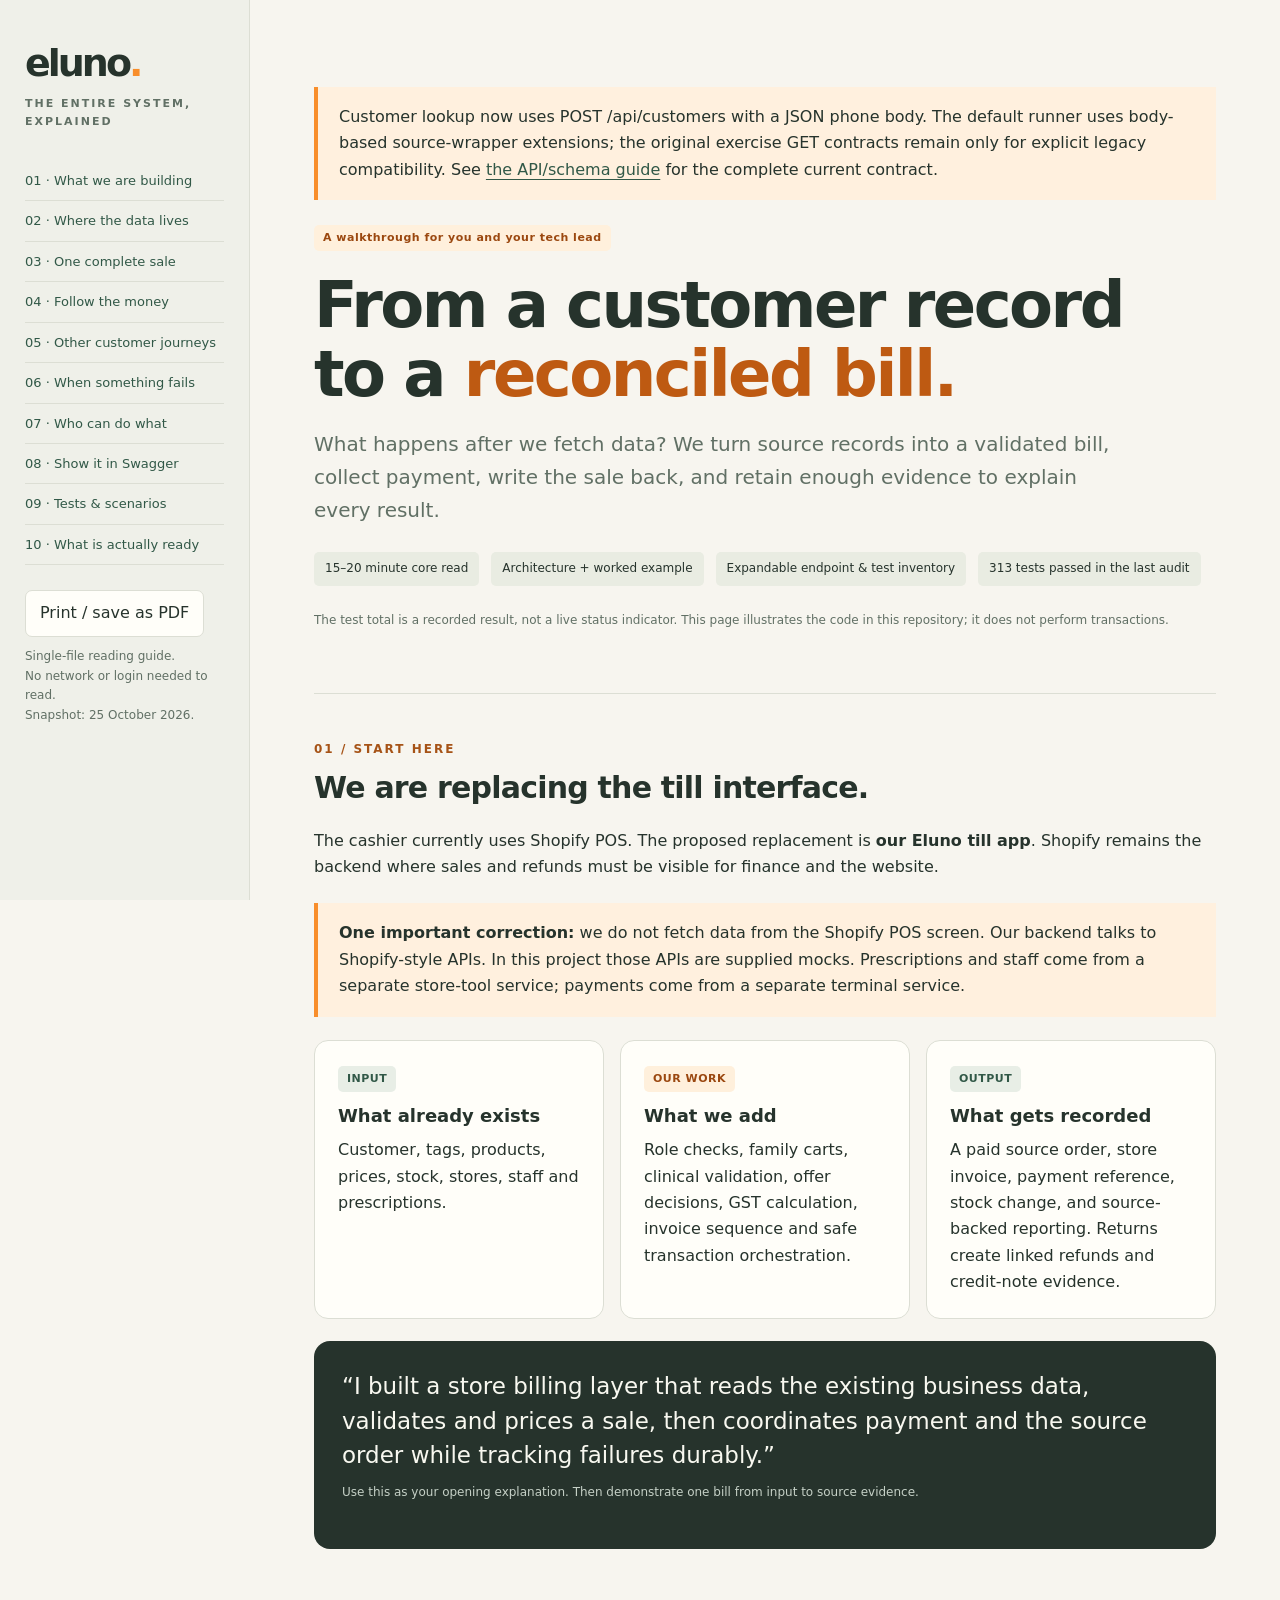
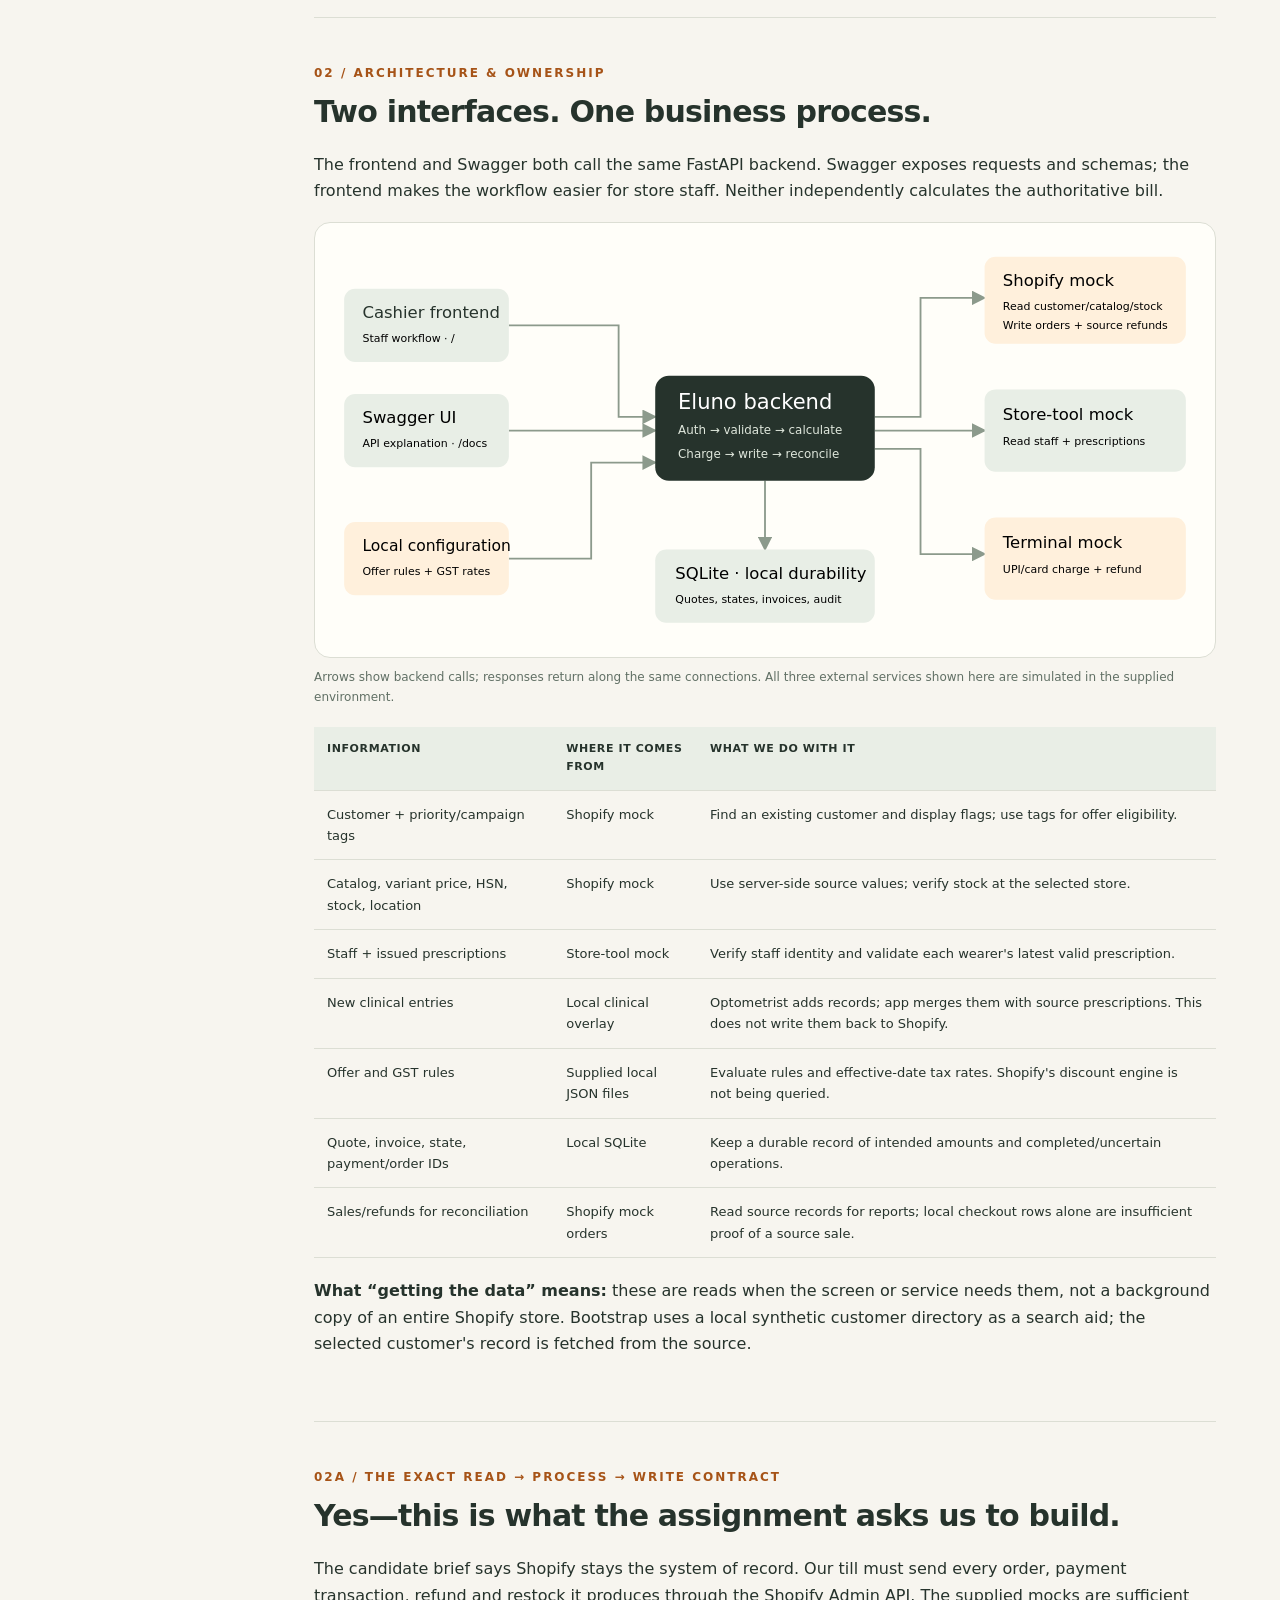
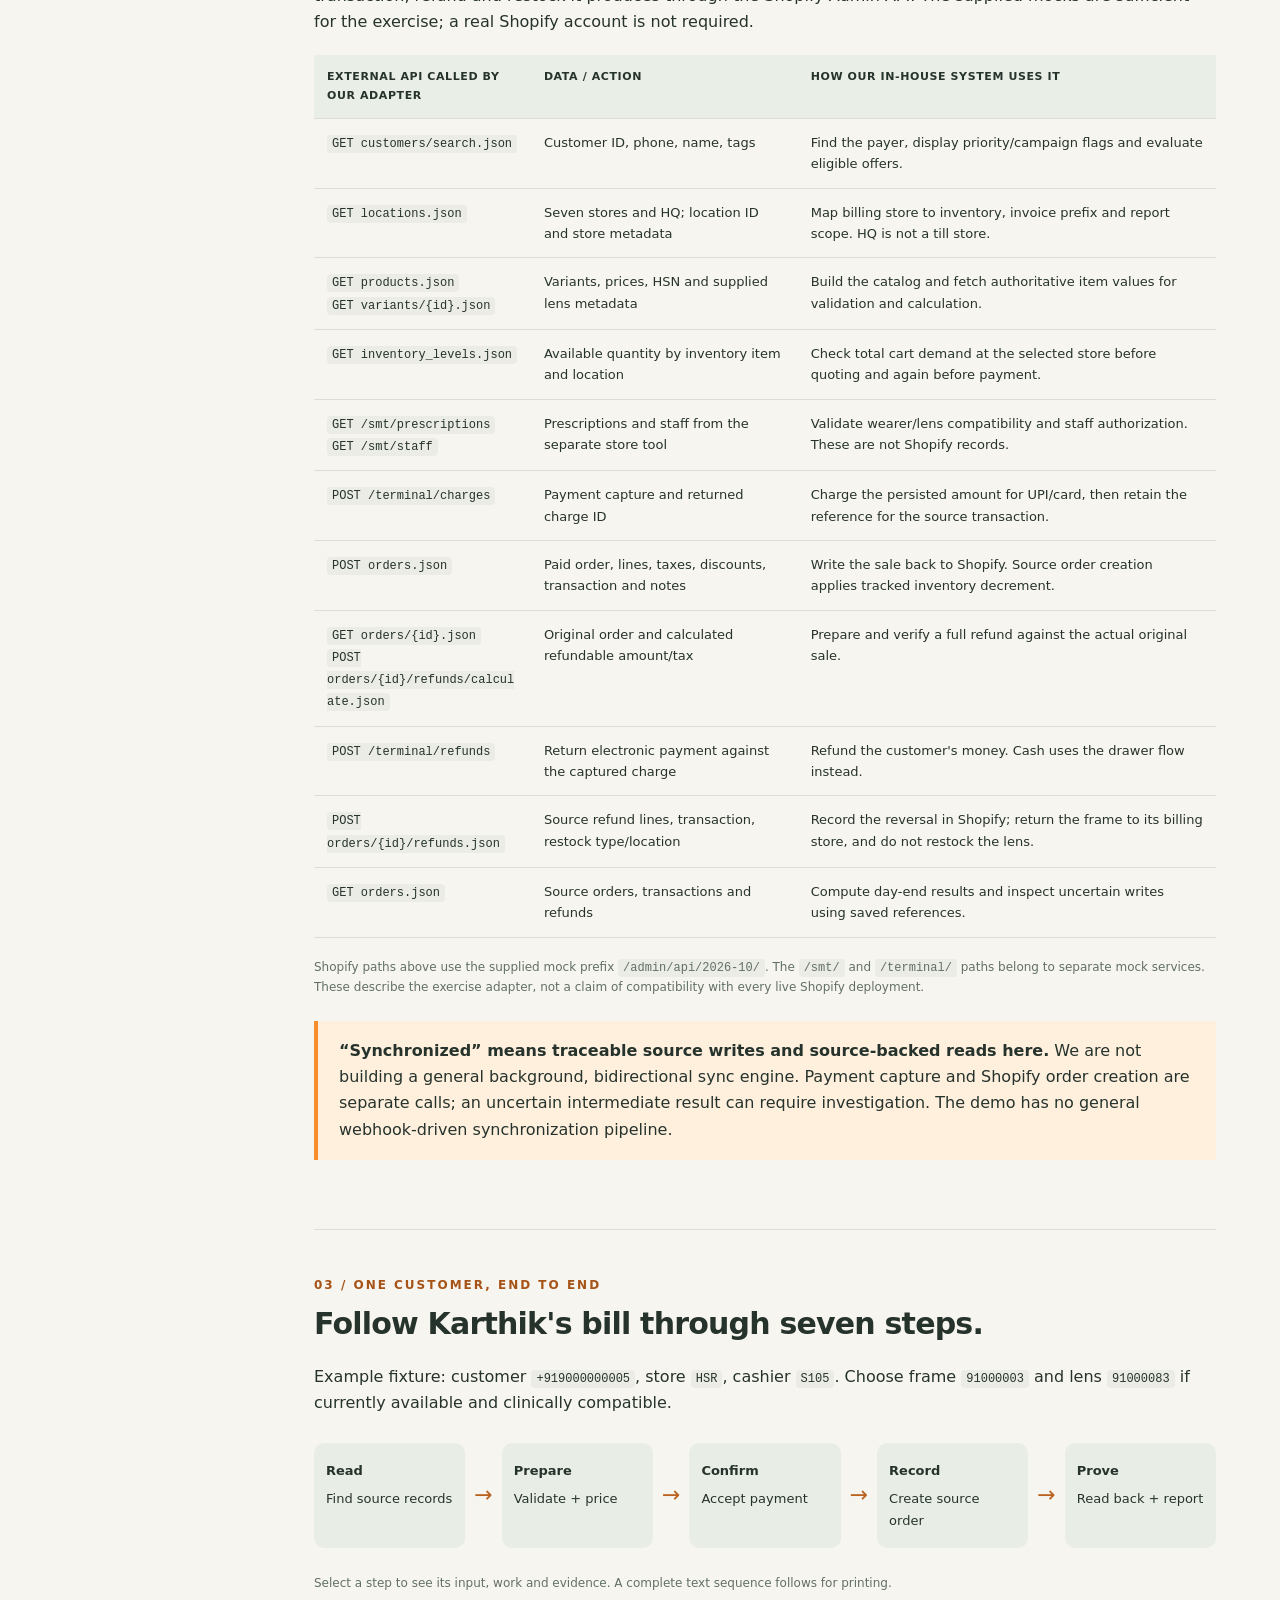
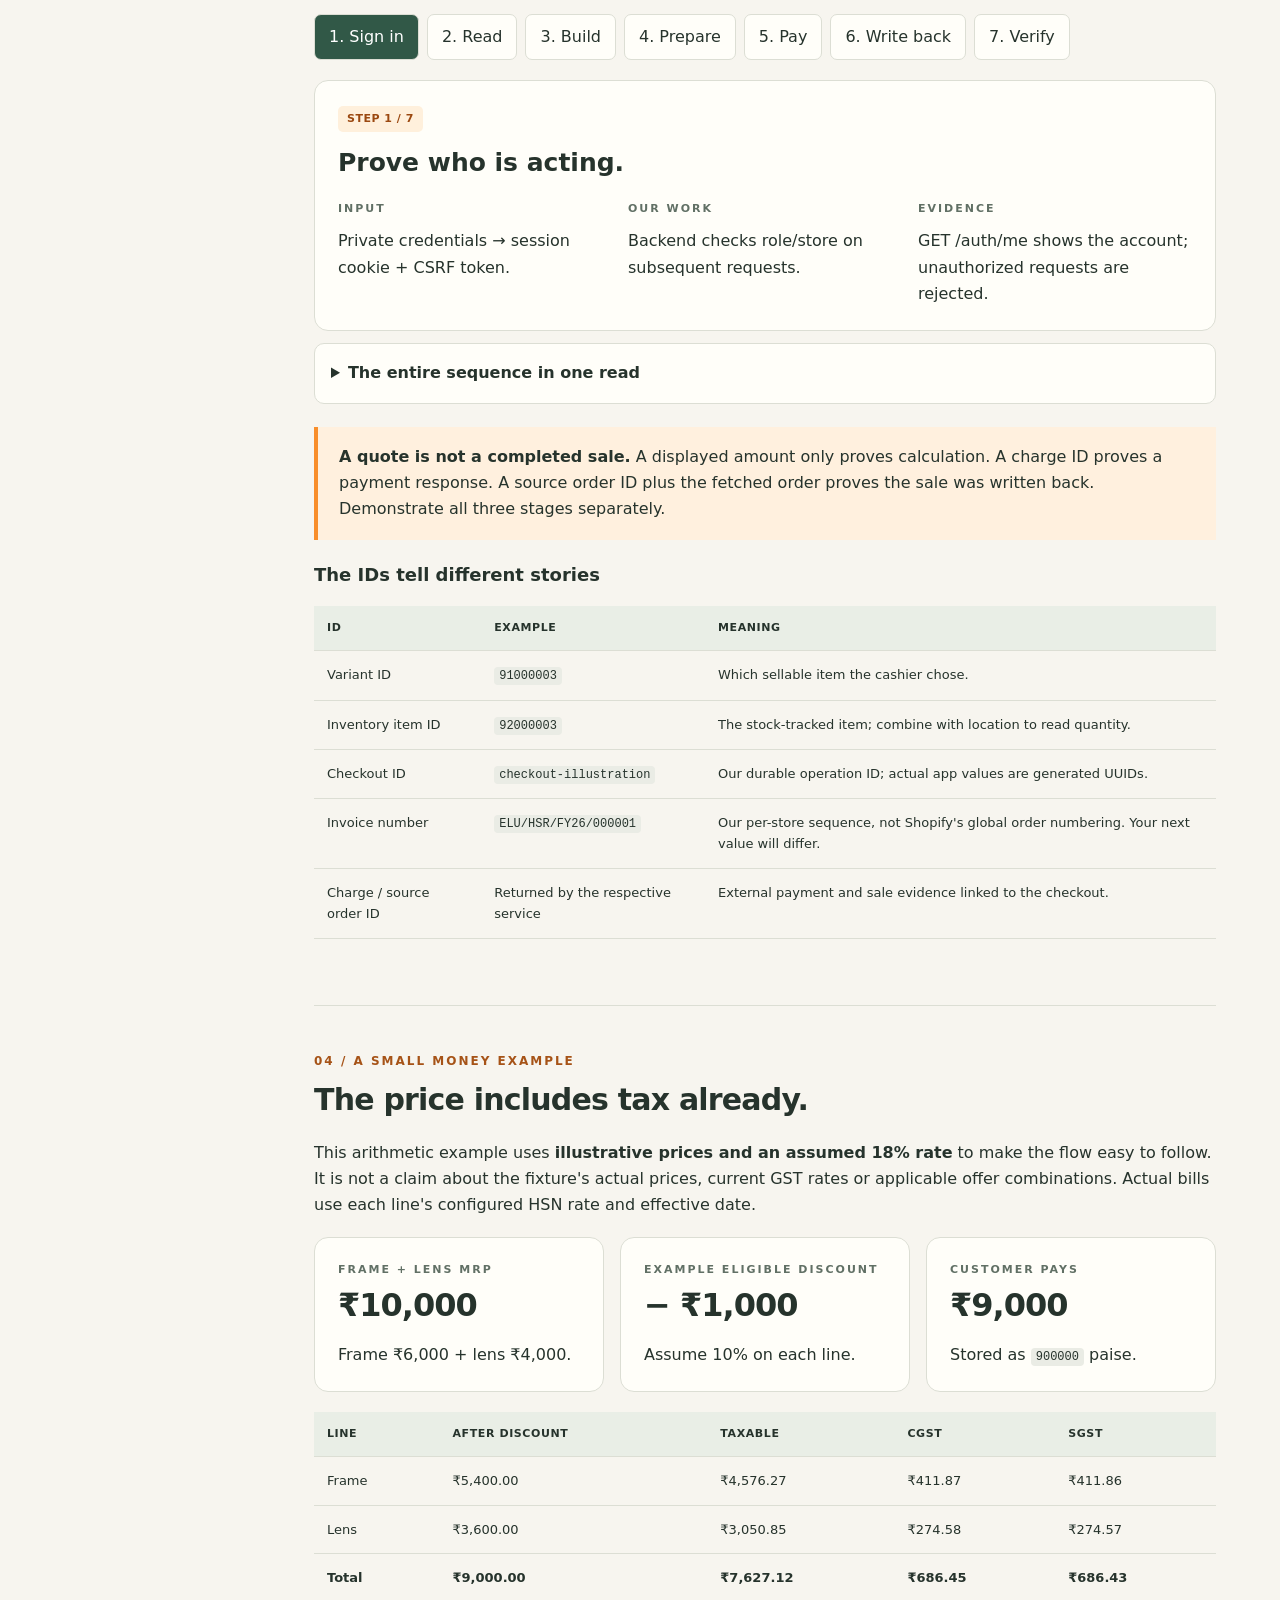
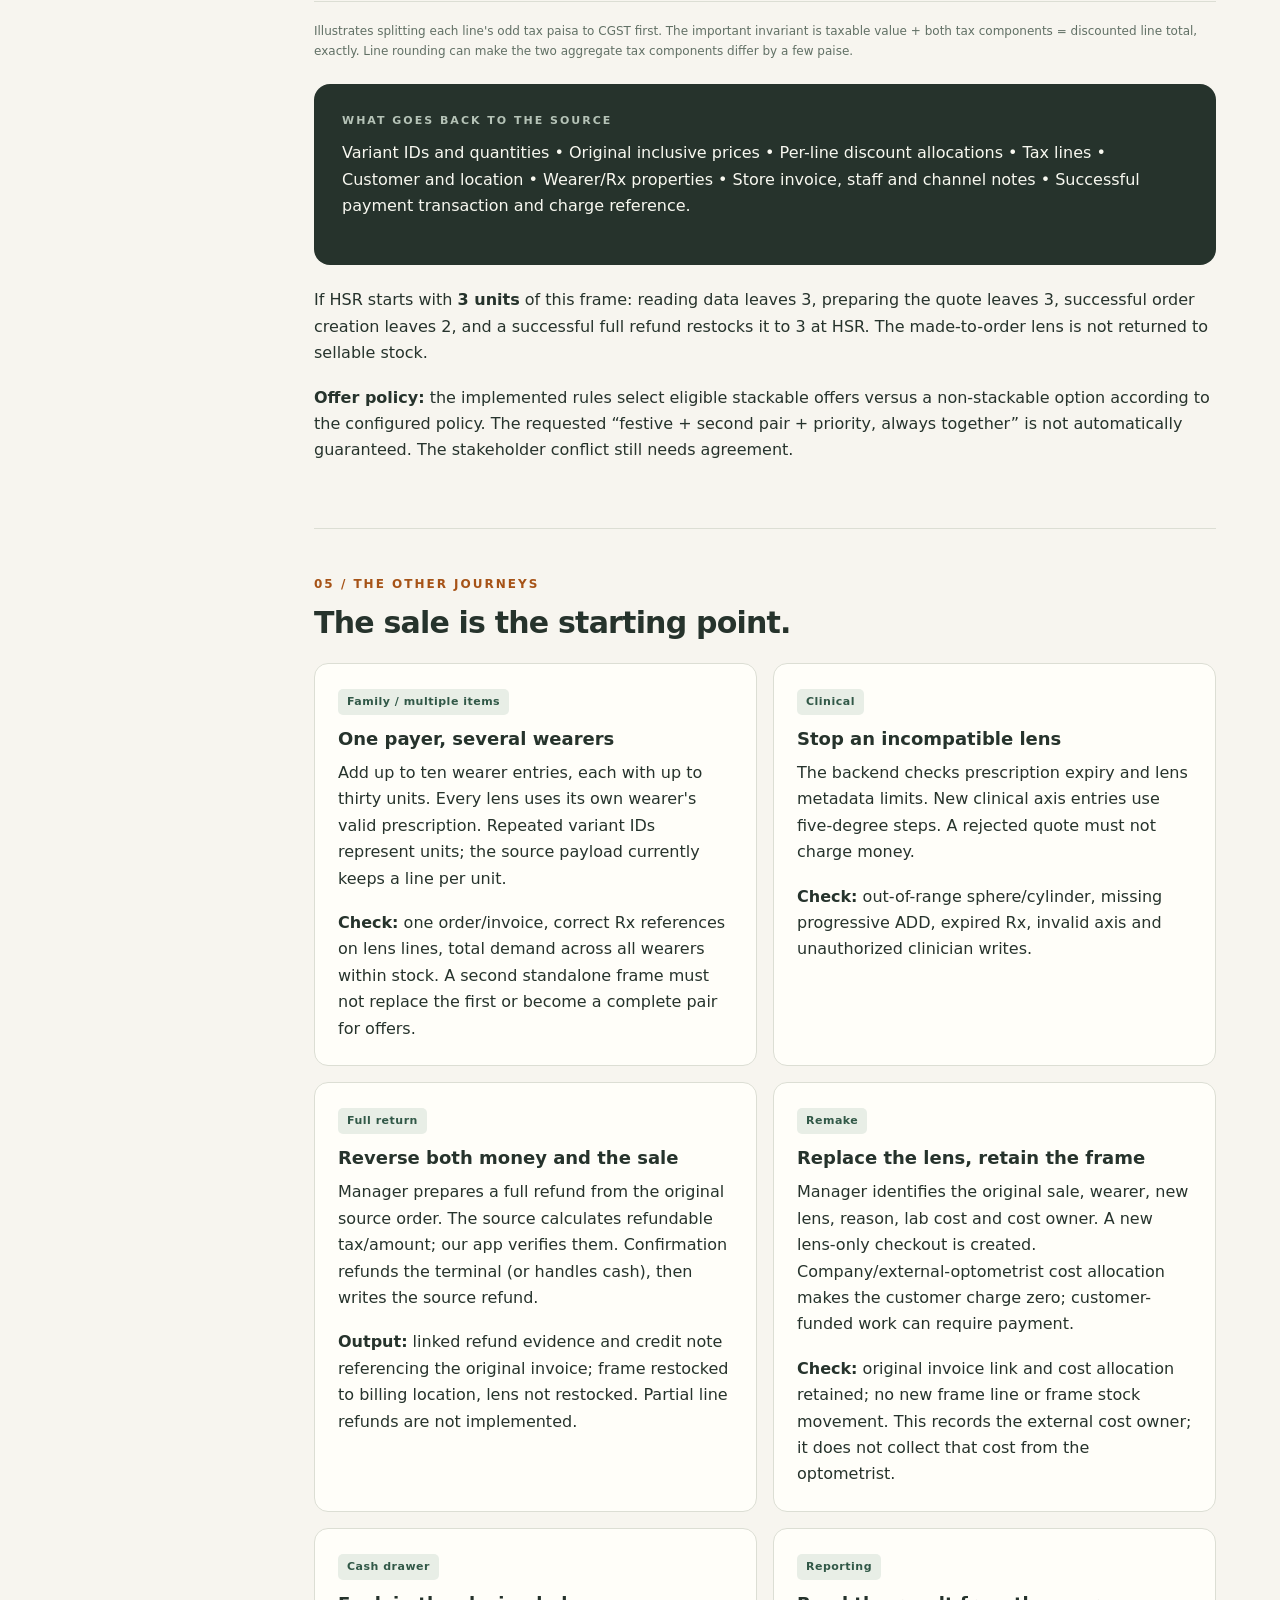
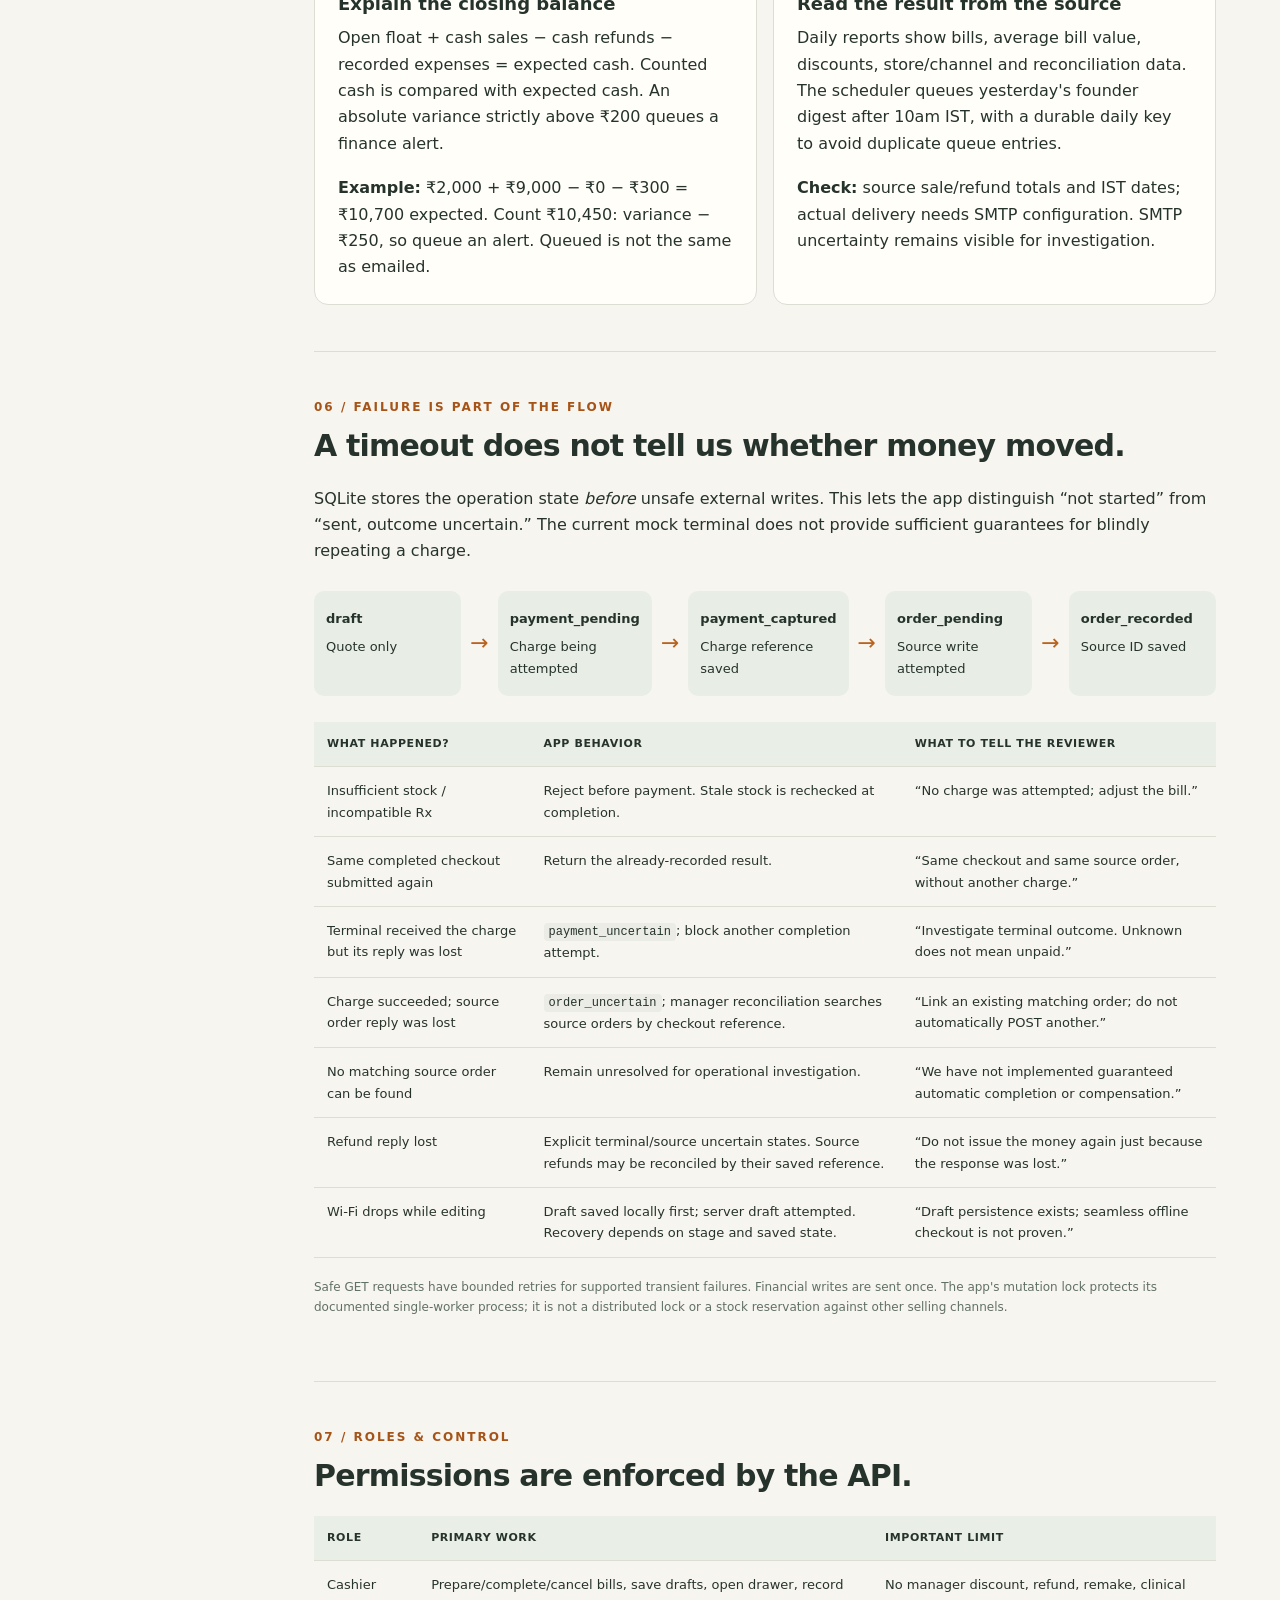
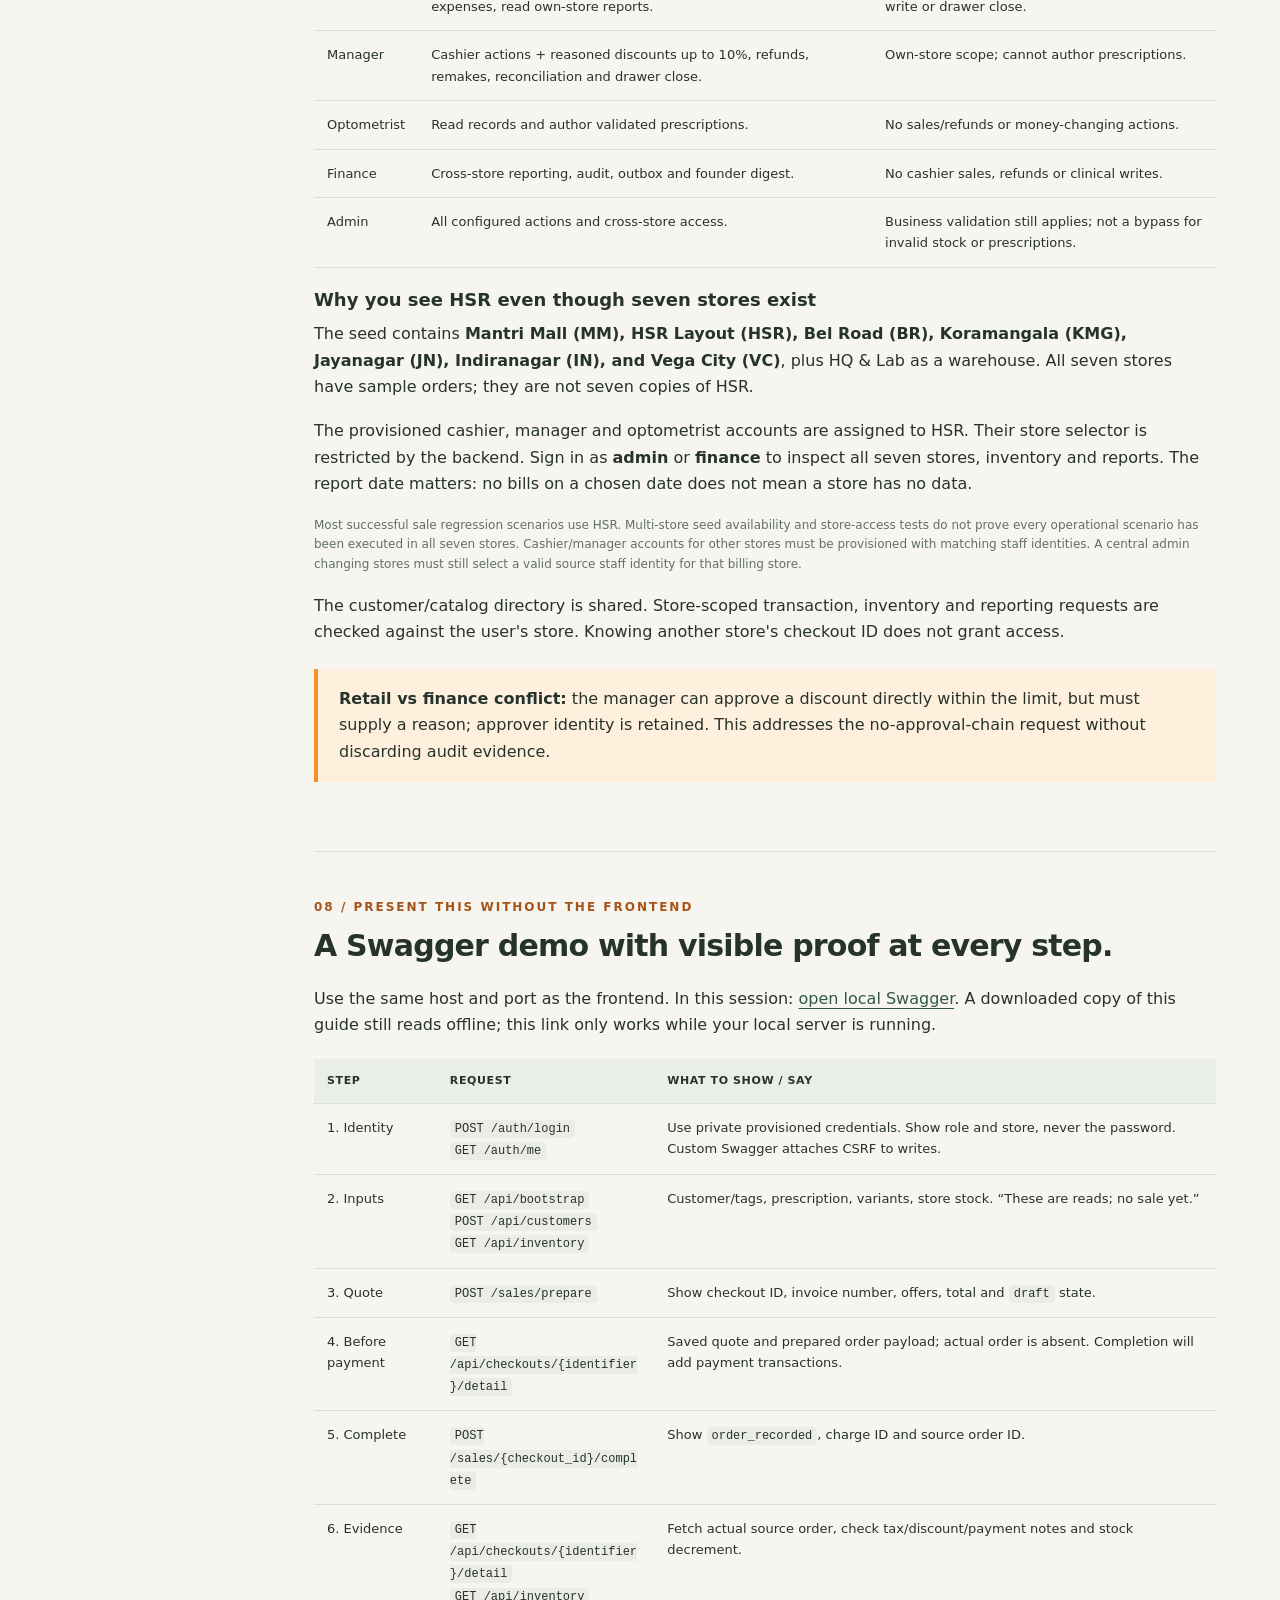
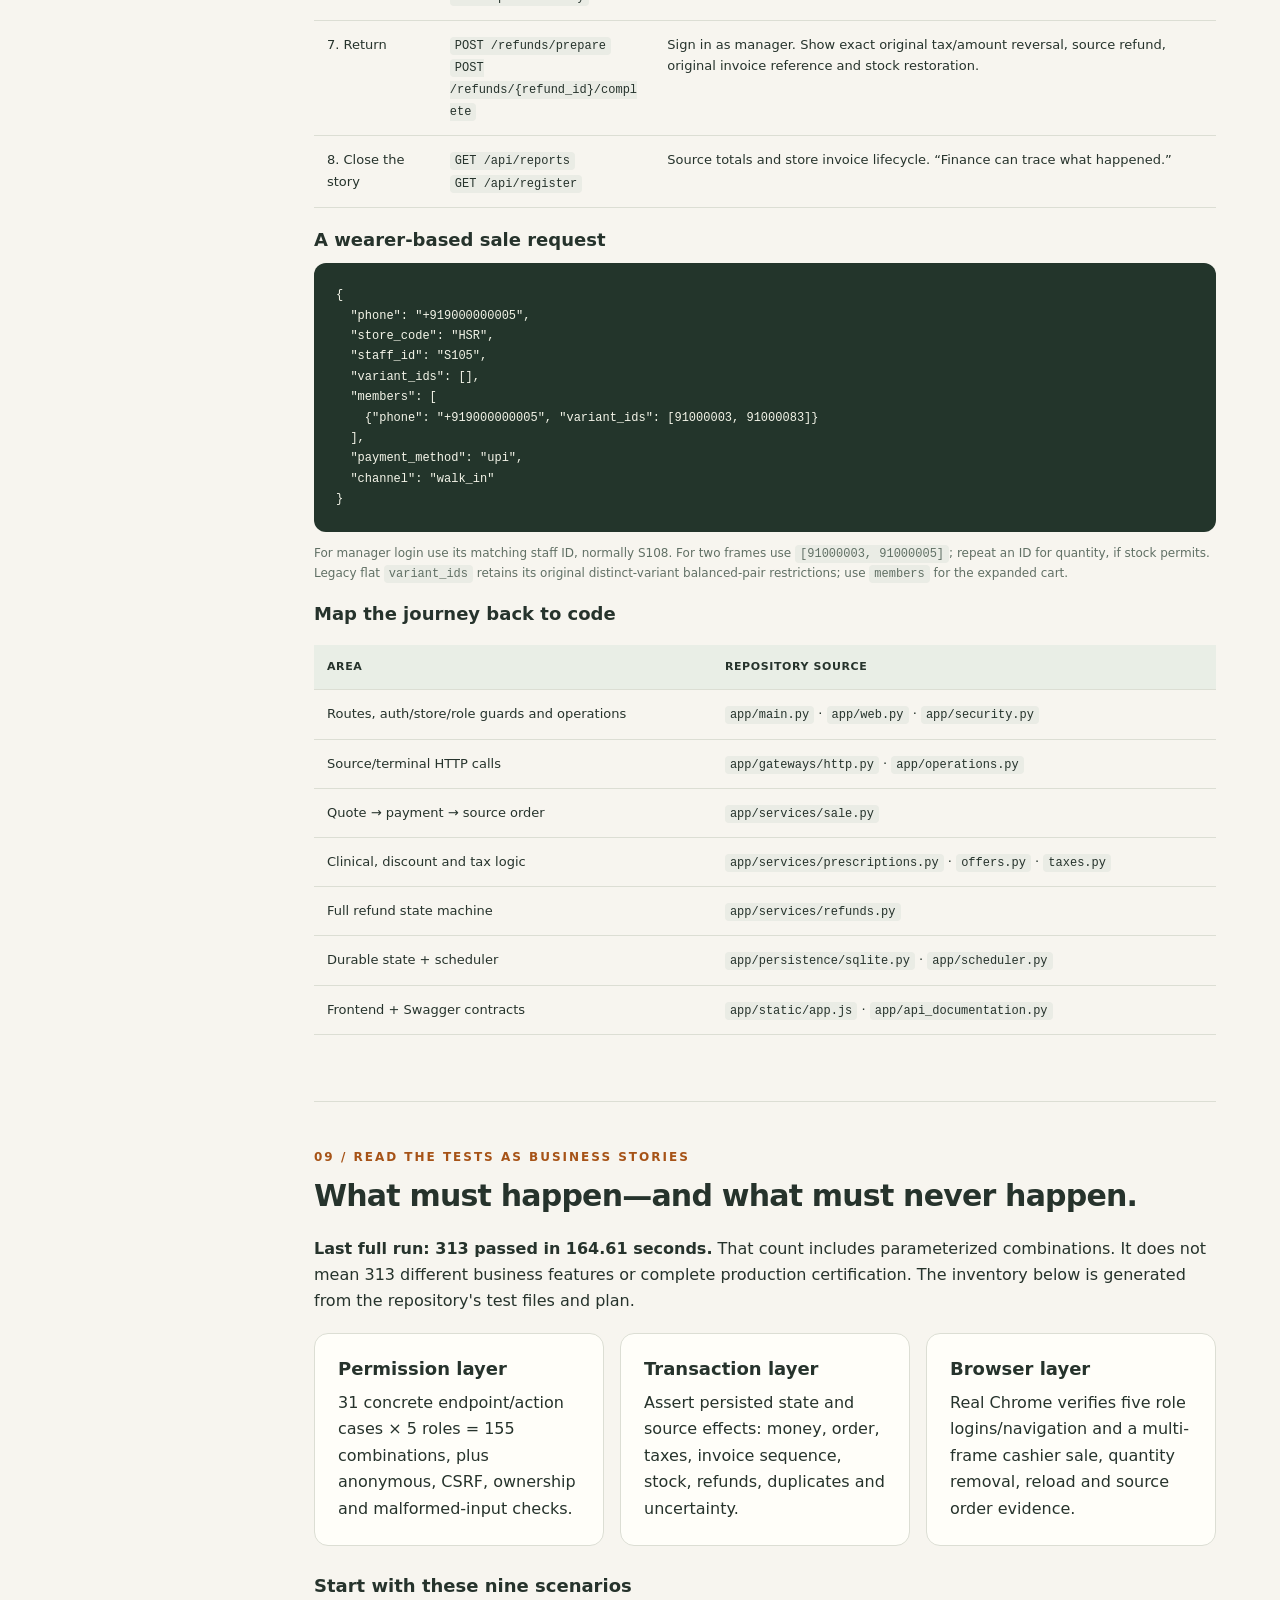
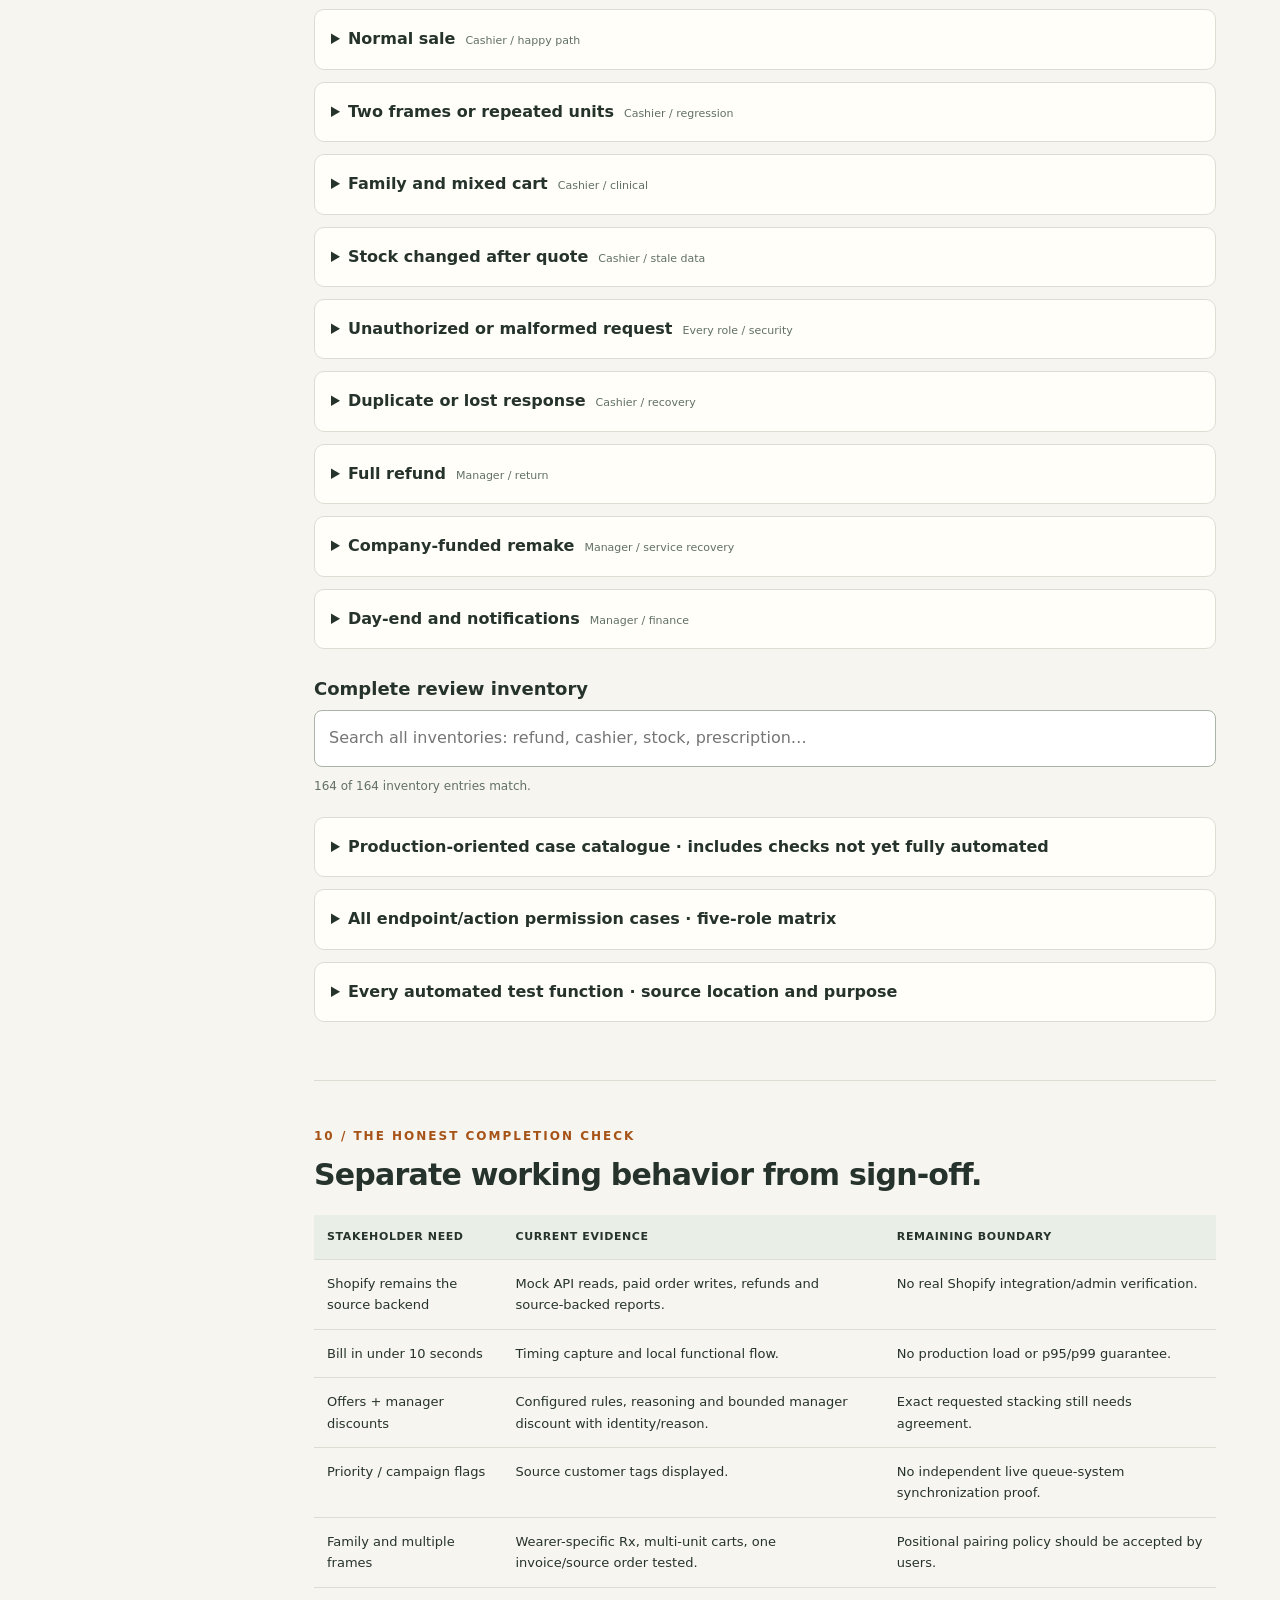
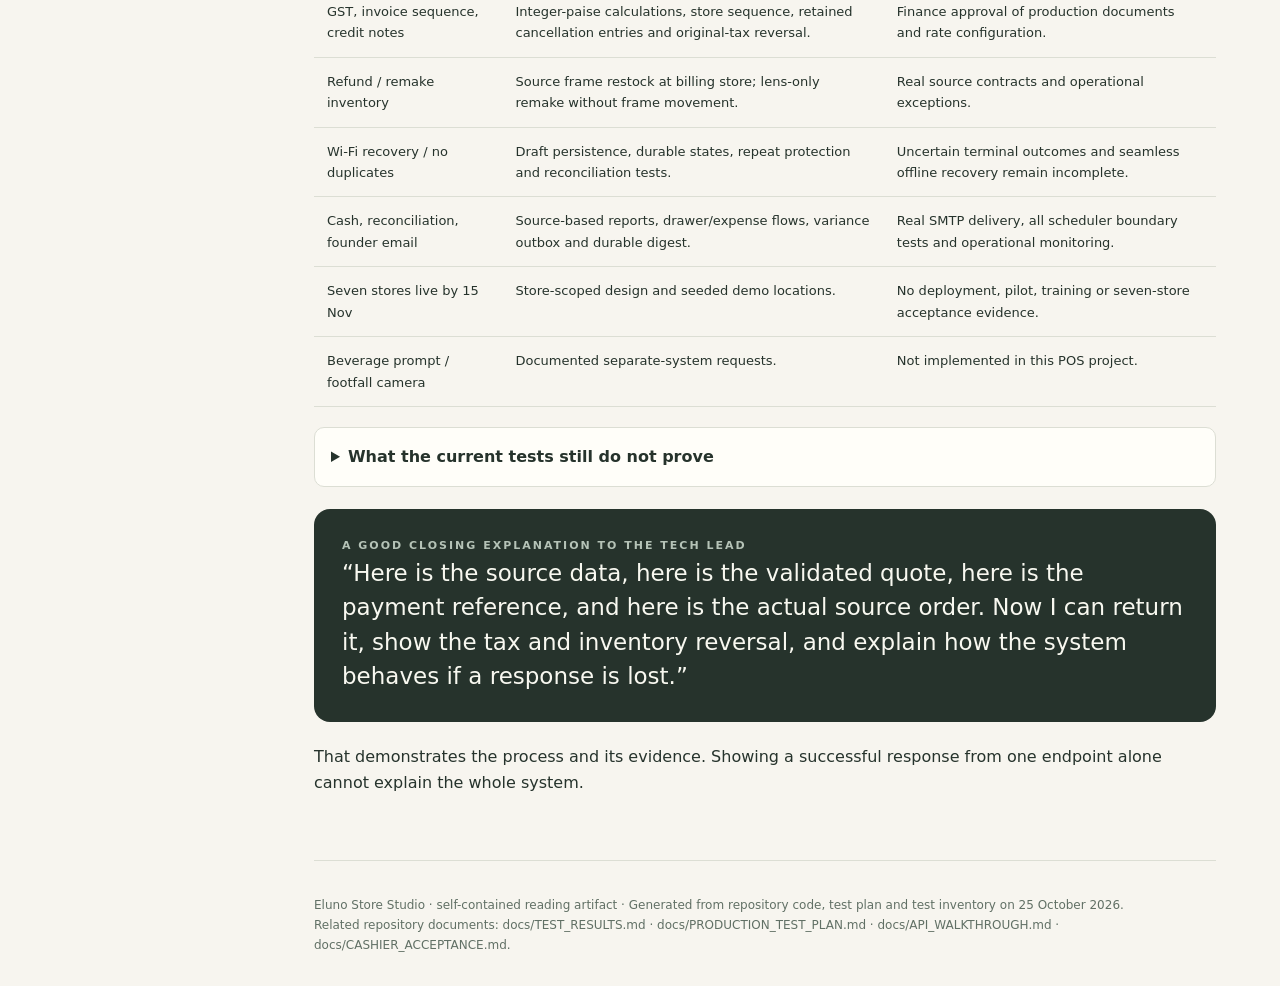
==== commit a18261ff: "Add comprehensive test coverage for coupon rules, financial persistence, and sales components - Intr" ====
--- a/app/static/flow-guide.html
+++ b/app/static/flow-guide.html
@@ -9,7 +9,7 @@
 </style></head>
 <body>
 <aside><div class="brand">eluno<span>.</span></div><div class="eyebrow">The entire system, explained</div><nav aria-label="Guide chapters"><a href="#purpose">01 · What we are building</a><a href="#architecture">02 · Where the data lives</a><a href="#journey">03 · One complete sale</a><a href="#money">04 · Follow the money</a><a href="#branches">05 · Other customer journeys</a><a href="#recovery">06 · When something fails</a><a href="#roles">07 · Who can do what</a><a href="#demo">08 · Show it in Swagger</a><a href="#tests">09 · Tests & scenarios</a><a href="#readiness">10 · What is actually ready</a></nav><button class="print" id="print-button">Print / save as PDF</button><p class="small">Single-file reading guide.<br>No network or login needed to read.<br>Snapshot: 25 October 2026.</p></aside>
-<main><header><span class="pill orange">A walkthrough for you and your tech lead</span><h1>From a customer record<br>to a <em>reconciled bill.</em></h1><p class="lead">What happens after we fetch data? We turn source records into a validated bill, collect payment, write the sale back, and retain enough evidence to explain every result.</p><div class="readtime"><span>15–20 minute core read</span><span>Architecture + worked example</span><span>Expandable endpoint & test inventory</span><span>313 tests passed in the last audit</span></div><p class="small">The test total is a recorded result, not a live status indicator. This page illustrates the code in this repository; it does not perform transactions.</p></header>
+<main><div class="note">Customer lookup now uses POST /api/customers with a JSON phone body. The default runner uses body-based source-wrapper extensions; the original exercise GET contracts remain only for explicit legacy compatibility. See <a href="api-schema-guide.html">the API/schema guide</a> for the complete current contract.</div><header><span class="pill orange">A walkthrough for you and your tech lead</span><h1>From a customer record<br>to a <em>reconciled bill.</em></h1><p class="lead">What happens after we fetch data? We turn source records into a validated bill, collect payment, write the sale back, and retain enough evidence to explain every result.</p><div class="readtime"><span>15–20 minute core read</span><span>Architecture + worked example</span><span>Expandable endpoint & test inventory</span><span>313 tests passed in the last audit</span></div><p class="small">The test total is a recorded result, not a live status indicator. This page illustrates the code in this repository; it does not perform transactions.</p></header>
 
 <section id="purpose"><div class="number">01 / START HERE</div><h2>We are replacing the till interface.</h2><p>The cashier currently uses Shopify POS. The proposed replacement is <strong>our Eluno till app</strong>. Shopify remains the backend where sales and refunds must be visible for finance and the website.</p><div class="note"><strong>One important correction:</strong> we do not fetch data from the Shopify POS screen. Our backend talks to Shopify-style APIs. In this project those APIs are supplied mocks. Prescriptions and staff come from a separate store-tool service; payments come from a separate terminal service.</div><div class="grid"><div class="card"><span class="pill">INPUT</span><h3 style="margin-top:12px">What already exists</h3><p>Customer, tags, products, prices, stock, stores, staff and prescriptions.</p></div><div class="card"><span class="pill orange">OUR WORK</span><h3 style="margin-top:12px">What we add</h3><p>Role checks, family carts, clinical validation, offer decisions, GST calculation, invoice sequence and safe transaction orchestration.</p></div><div class="card"><span class="pill">OUTPUT</span><h3 style="margin-top:12px">What gets recorded</h3><p>A paid source order, store invoice, payment reference, stock change, and source-backed reporting. Returns create linked refunds and credit-note evidence.</p></div></div><div class="dark"><p class="callout">“I built a store billing layer that reads the existing business data, validates and prices a sale, then coordinates payment and the source order while tracking failures durably.”</p><p class="small" style="color:#c5d0c6">Use this as your opening explanation. Then demonstrate one bill from input to source evidence.</p></div></section>
 
@@ -43,7 +43,7 @@
 <section id="roles"><div class="number">07 / ROLES & CONTROL</div><h2>Permissions are enforced by the API.</h2><div class="table-wrap"><table><thead><tr><th>Role</th><th>Primary work</th><th>Important limit</th></tr></thead><tbody><tr><td>Cashier</td><td>Prepare/complete/cancel bills, save drafts, open drawer, record expenses, read own-store reports.</td><td>No manager discount, refund, remake, clinical write or drawer close.</td></tr><tr><td>Manager</td><td>Cashier actions + reasoned discounts up to 10%, refunds, remakes, reconciliation and drawer close.</td><td>Own-store scope; cannot author prescriptions.</td></tr><tr><td>Optometrist</td><td>Read records and author validated prescriptions.</td><td>No sales/refunds or money-changing actions.</td></tr><tr><td>Finance</td><td>Cross-store reporting, audit, outbox and founder digest.</td><td>No cashier sales, refunds or clinical writes.</td></tr><tr><td>Admin</td><td>All configured actions and cross-store access.</td><td>Business validation still applies; not a bypass for invalid stock or prescriptions.</td></tr></tbody></table></div><h3>Why you see HSR even though seven stores exist</h3><p>The seed contains <strong>Mantri Mall (MM), HSR Layout (HSR), Bel Road (BR), Koramangala (KMG), Jayanagar (JN), Indiranagar (IN), and Vega City (VC)</strong>, plus HQ &amp; Lab as a warehouse. All seven stores have sample orders; they are not seven copies of HSR.</p><p>The provisioned cashier, manager and optometrist accounts are assigned to HSR. Their store selector is restricted by the backend. Sign in as <strong>admin</strong> or <strong>finance</strong> to inspect all seven stores, inventory and reports. The report date matters: no bills on a chosen date does not mean a store has no data.</p><p class="small">Most successful sale regression scenarios use HSR. Multi-store seed availability and store-access tests do not prove every operational scenario has been executed in all seven stores. Cashier/manager accounts for other stores must be provisioned with matching staff identities. A central admin changing stores must still select a valid source staff identity for that billing store.</p>
 <p>The customer/catalog directory is shared. Store-scoped transaction, inventory and reporting requests are checked against the user's store. Knowing another store's checkout ID does not grant access.</p><div class="note"><strong>Retail vs finance conflict:</strong> the manager can approve a discount directly within the limit, but must supply a reason; approver identity is retained. This addresses the no-approval-chain request without discarding audit evidence.</div></section>
 
-<section id="demo"><div class="number">08 / PRESENT THIS WITHOUT THE FRONTEND</div><h2>A Swagger demo with visible proof at every step.</h2><p>Use the same host and port as the frontend. In this session: <a href="http://127.0.0.1:8001/docs" target="_blank" rel="noopener">open local Swagger</a>. A downloaded copy of this guide still reads offline; this link only works while your local server is running.</p><div class="table-wrap"><table><thead><tr><th>Step</th><th>Request</th><th>What to show / say</th></tr></thead><tbody><tr><td>1. Identity</td><td><code>POST /auth/login</code><br><code>GET /auth/me</code></td><td>Use private provisioned credentials. Show role and store, never the password. Custom Swagger attaches CSRF to writes.</td></tr><tr><td>2. Inputs</td><td><code>GET /api/bootstrap</code><br><code>GET /api/customers</code><br><code>GET /api/inventory</code></td><td>Customer/tags, prescription, variants, store stock. “These are reads; no sale yet.”</td></tr><tr><td>3. Quote</td><td><code>POST /sales/prepare</code></td><td>Show checkout ID, invoice number, offers, total and <code>draft</code> state.</td></tr><tr><td>4. Before payment</td><td><code>GET /api/checkouts/{identifier}/detail</code></td><td>Saved quote and prepared order payload; actual order is absent. Completion will add payment transactions.</td></tr><tr><td>5. Complete</td><td><code>POST /sales/{checkout_id}/complete</code></td><td>Show <code>order_recorded</code>, charge ID and source order ID.</td></tr><tr><td>6. Evidence</td><td><code>GET /api/checkouts/{identifier}/detail</code><br><code>GET /api/inventory</code></td><td>Fetch actual source order, check tax/discount/payment notes and stock decrement.</td></tr><tr><td>7. Return</td><td><code>POST /refunds/prepare</code><br><code>POST /refunds/{refund_id}/complete</code></td><td>Sign in as manager. Show exact original tax/amount reversal, source refund, original invoice reference and stock restoration.</td></tr><tr><td>8. Close the story</td><td><code>GET /api/reports</code><br><code>GET /api/register</code></td><td>Source totals and store invoice lifecycle. “Finance can trace what happened.”</td></tr></tbody></table></div><h3>A wearer-based sale request</h3><pre><code>{
+<section id="demo"><div class="number">08 / PRESENT THIS WITHOUT THE FRONTEND</div><h2>A Swagger demo with visible proof at every step.</h2><p>Use the same host and port as the frontend. In this session: <a href="http://127.0.0.1:8001/docs" target="_blank" rel="noopener">open local Swagger</a>. A downloaded copy of this guide still reads offline; this link only works while your local server is running.</p><div class="table-wrap"><table><thead><tr><th>Step</th><th>Request</th><th>What to show / say</th></tr></thead><tbody><tr><td>1. Identity</td><td><code>POST /auth/login</code><br><code>GET /auth/me</code></td><td>Use private provisioned credentials. Show role and store, never the password. Custom Swagger attaches CSRF to writes.</td></tr><tr><td>2. Inputs</td><td><code>GET /api/bootstrap</code><br><code>POST /api/customers</code><br><code>GET /api/inventory</code></td><td>Customer/tags, prescription, variants, store stock. “These are reads; no sale yet.”</td></tr><tr><td>3. Quote</td><td><code>POST /sales/prepare</code></td><td>Show checkout ID, invoice number, offers, total and <code>draft</code> state.</td></tr><tr><td>4. Before payment</td><td><code>GET /api/checkouts/{identifier}/detail</code></td><td>Saved quote and prepared order payload; actual order is absent. Completion will add payment transactions.</td></tr><tr><td>5. Complete</td><td><code>POST /sales/{checkout_id}/complete</code></td><td>Show <code>order_recorded</code>, charge ID and source order ID.</td></tr><tr><td>6. Evidence</td><td><code>GET /api/checkouts/{identifier}/detail</code><br><code>GET /api/inventory</code></td><td>Fetch actual source order, check tax/discount/payment notes and stock decrement.</td></tr><tr><td>7. Return</td><td><code>POST /refunds/prepare</code><br><code>POST /refunds/{refund_id}/complete</code></td><td>Sign in as manager. Show exact original tax/amount reversal, source refund, original invoice reference and stock restoration.</td></tr><tr><td>8. Close the story</td><td><code>GET /api/reports</code><br><code>GET /api/register</code></td><td>Source totals and store invoice lifecycle. “Finance can trace what happened.”</td></tr></tbody></table></div><h3>A wearer-based sale request</h3><pre><code>{
   "phone": "+919000000005",
   "store_code": "HSR",
   "staff_id": "S105",
@@ -103,7 +103,7 @@
 <tr data-search><td>API-01</td><td>Swagger</td><td>Independent login/read/quote flow; schemas</td><td>All references resolve and actual examples run without frontend</td></tr><!-- END_PLAN_ROWS --></tbody></table></div></details><details id="endpoint-details"><summary>All endpoint/action permission cases · five-role matrix</summary><p>Admin is included where allowed. “Allowed result” can be a deliberate missing-resource or validation response; full successful business flows are tested separately.</p><div class="table-wrap"><table><thead><tr><th>Method / request</th><th>Allowed roles</th><th>Allowed result</th></tr></thead><tbody id="endpoint-rows"><!-- ENDPOINT_ROWS --><tr data-search><td><code>GET /auth/me</code></td><td>admin, cashier, finance, manager, optometrist</td><td>200</td></tr>
 <tr data-search><td><code>POST /auth/logout</code></td><td>admin, cashier, finance, manager, optometrist</td><td>200</td></tr>
 <tr data-search><td><code>GET /api/bootstrap</code></td><td>admin, cashier, finance, manager, optometrist</td><td>200</td></tr>
-<tr data-search><td><code>GET /api/customers?phone=%2B919000000005</code></td><td>admin, cashier, finance, manager, optometrist</td><td>200</td></tr>
+<tr data-search><td><code>POST /api/customers</code></td><td>admin, cashier, finance, manager, optometrist</td><td>200</td></tr>
 <tr data-search><td><code>GET /api/inventory?store_code=HSR</code></td><td>admin, cashier, finance, manager, optometrist</td><td>200</td></tr>
 <tr data-search><td><code>GET /api/transactions?store_code=HSR</code></td><td>admin, cashier, finance, manager, optometrist</td><td>200</td></tr>
 <tr data-search><td><code>GET /checkouts/missing</code></td><td>admin, cashier, finance, manager, optometrist</td><td>404</td></tr>
@@ -123,6 +123,7 @@
 <tr data-search><td><code>GET /api/till?store_code=HSR</code></td><td>admin, cashier, finance, manager, optometrist</td><td>200</td></tr>
 <tr data-search><td><code>POST /api/till/open</code></td><td>admin, cashier, manager</td><td>200</td></tr>
 <tr data-search><td><code>POST /api/till/expense</code></td><td>admin, cashier, manager</td><td>409</td></tr>
+<tr data-search><td><code>POST /api/till/paid-in</code></td><td>admin, cashier, manager</td><td>409</td></tr>
 <tr data-search><td><code>POST /api/till/close</code></td><td>admin, manager</td><td>409</td></tr>
 <tr data-search><td><code>GET /api/reports?day=2026-10-25&amp;store_code=HSR</code></td><td>admin, cashier, finance, manager, optometrist</td><td>200</td></tr>
 <tr data-search><td><code>GET /reports/day-end?date=2026-10-25&amp;store_code=HSR</code></td><td>admin, cashier, finance, manager, optometrist</td><td>200</td></tr>
@@ -132,26 +133,30 @@
 <tr data-search><td><code>GET /api/outbox</code></td><td>admin, finance</td><td>200</td></tr>
 <tr data-search><td><code>POST /api/reports/digest?day=2026-10-25</code></td><td>admin, finance</td><td>200</td></tr><!-- END_ENDPOINT_ROWS --></tbody></table></div><p class="small">Public /, /health, /docs and /openapi.json are tested separately. Login, logout and session behavior have additional tests. Static files are not business transaction endpoints.</p></details><details id="automated-details"><summary>Every automated test function · source location and purpose</summary><p>Each parameterized function may generate many executed cases. Names are taken directly from the repository; use the path and line number to find the implementation.</p><div id="automated-tests"><!-- AUTOMATED_TESTS --><div class="card" data-search style="margin:10px 0"><h3>Swagger flow examples and response schemas</h3><p>Reviewers can find the ordered steps, nested wearer fields and source evidence.</p><div class="small test-name">tests/test_api_documentation.py:7<br><code>test_swagger_flow_examples_and_response_schemas</code></div></div>
 <div class="card" data-search style="margin:10px 0"><h3>Openapi references resolve</h3><p>Nested response definitions must not leave broken component references.</p><div class="small test-name">tests/test_api_documentation.py:26<br><code>test_openapi_references_resolve</code></div></div>
-<div class="card" data-search style="margin:10px 0"><h3>Browser roles and multi frame sale</h3><p>Browser roles and multi frame sale</p><div class="small test-name">tests/test_browser_roles.py:15<br><code>test_browser_roles_and_multi_frame_sale</code></div></div>
+<div class="card" data-search style="margin:10px 0"><h3>Http adapter supports active ports</h3><p>Http adapter supports active ports</p><div class="small test-name">tests/test_architecture_boundaries.py:20<br><code>test_http_adapter_supports_active_ports</code></div></div>
+<div class="card" data-search style="margin:10px 0"><h3>Services do not import transport or database implementations</h3><p>Services do not import transport or database implementations</p><div class="small test-name">tests/test_architecture_boundaries.py:37<br><code>test_services_do_not_import_transport_or_database_implementations</code></div></div>
+<div class="card" data-search style="margin:10px 0"><h3>Customer openapi is body only</h3><p>Customer openapi is body only</p><div class="small test-name">tests/test_architecture_boundaries.py:49<br><code>test_customer_openapi_is_body_only</code></div></div>
+<div class="card" data-search style="margin:10px 0"><h3>Legacy error imports preserve catch behavior</h3><p>Legacy error imports preserve catch behavior</p><div class="small test-name">tests/test_architecture_boundaries.py:62<br><code>test_legacy_error_imports_preserve_catch_behavior</code></div></div>
+<div class="card" data-search style="margin:10px 0"><h3>Browser roles and multi frame sale</h3><p>Browser roles and multi frame sale</p><div class="small test-name">tests/test_browser_roles.py:16<br><code>test_browser_roles_and_multi_frame_sale</code></div></div>
 <div class="card" data-search style="margin:10px 0"><h3>Multi item sale and refund</h3><p>Multi item sale and refund</p><div class="small test-name">tests/test_cart_regressions.py:29<br><code>test_multi_item_sale_and_refund</code></div></div>
 <div class="card" data-search style="margin:10px 0"><h3>Combined quantity cannot exceed stock</h3><p>Combined quantity cannot exceed stock</p><div class="small test-name">tests/test_cart_regressions.py:56<br><code>test_combined_quantity_cannot_exceed_stock</code></div></div>
 <div class="card" data-search style="margin:10px 0"><h3>Stale quote cannot charge after stock consumed</h3><p>Stale quote cannot charge after stock consumed</p><div class="small test-name">tests/test_cart_regressions.py:66<br><code>test_stale_quote_cannot_charge_after_stock_consumed</code></div></div>
 <div class="card" data-search style="margin:10px 0"><h3>Concurrent completion is idempotent</h3><p>Concurrent completion is idempotent</p><div class="small test-name">tests/test_cart_regressions.py:84<br><code>test_concurrent_completion_is_idempotent</code></div></div>
 <div class="card" data-search style="margin:10px 0"><h3>Completed cash refund repeat after close</h3><p>Completed cash refund repeat after close</p><div class="small test-name">tests/test_cart_regressions.py:105<br><code>test_completed_cash_refund_repeat_after_close</code></div></div>
 <div class="card" data-search style="margin:10px 0"><h3>Family sunglasses and prescription pair</h3><p>Family sunglasses and prescription pair</p><div class="small test-name">tests/test_cart_regressions.py:134<br><code>test_family_sunglasses_and_prescription_pair</code></div></div>
-<div class="card" data-search style="margin:10px 0"><h3>Authentication csrf and revocation</h3><p>Anonymous calls, missing CSRF and revoked cookies must not reach business logic.</p><div class="small test-name">tests/test_demo.py:66<br><code>test_authentication_csrf_and_revocation</code></div></div>
-<div class="card" data-search style="margin:10px 0"><h3>Role and store cannot be spoofed</h3><p>Hidden controls are backed by API restrictions on role, staff and store.</p><div class="small test-name">tests/test_demo.py:80<br><code>test_role_and_store_cannot_be_spoofed</code></div></div>
-<div class="card" data-search style="margin:10px 0"><h3>Family distinct prescriptions single order</h3><p>Three wearers share one invoice while preserving three prescription references.</p><div class="small test-name">tests/test_demo.py:116<br><code>test_family_distinct_prescriptions_single_order</code></div></div>
-<div class="card" data-search style="margin:10px 0"><h3>Cancelled invoice retained and next number</h3><p>Cancelling an unpaid bill preserves its number and blocks subsequent charging.</p><div class="small test-name">tests/test_demo.py:157<br><code>test_cancelled_invoice_retained_and_next_number</code></div></div>
-<div class="card" data-search style="margin:10px 0"><h3>Manager reason and identity persist</h3><p>An override without a reason fails; a valid approval survives on the source order.</p><div class="small test-name">tests/test_demo.py:179<br><code>test_manager_reason_and_identity_persist</code></div></div>
-<div class="card" data-search style="margin:10px 0"><h3>Cash sale expense refund close</h3><p>Physical cash reconciles exactly after a sale, full return and reasoned expense.</p><div class="small test-name">tests/test_demo.py:206<br><code>test_cash_sale_expense_refund_close</code></div></div>
-<div class="card" data-search style="margin:10px 0"><h3>Variance threshold and digest idempotency</h3><p>Only a variance above ₹200 flags finance, and repeated digest generation queues once.</p><div class="small test-name">tests/test_demo.py:246<br><code>test_variance_threshold_and_digest_idempotency</code></div></div>
-<div class="card" data-search style="margin:10px 0"><h3>Clinical axis validation and role</h3><p>New prescriptions require a clinician and reject off-grid axis values.</p><div class="small test-name">tests/test_demo.py:262<br><code>test_clinical_axis_validation_and_role</code></div></div>
-<div class="card" data-search style="margin:10px 0"><h3>Prescription order accepts mixed timestamp shapes</h3><p>A newer aware clinical entry must sort after an older naive fixture record.</p><div class="small test-name">tests/test_demo.py:285<br><code>test_prescription_order_accepts_mixed_timestamp_shapes</code></div></div>
-<div class="card" data-search style="margin:10px 0"><h3>Company remake does not touch frame</h3><p>A company-paid replacement creates a zero-charge lens order linked to the original.</p><div class="small test-name">tests/test_demo.py:310<br><code>test_company_remake_does_not_touch_frame</code></div></div>
-<div class="card" data-search style="margin:10px 0"><h3>Source channels refunds and credit detail</h3><p>Source-backed report totals change after refund and retain original tax evidence.</p><div class="small test-name">tests/test_demo.py:341<br><code>test_source_channels_refunds_and_credit_detail</code></div></div>
-<div class="card" data-search style="margin:10px 0"><h3>Sunglasses and draft restore</h3><p>Sunglasses can sell without an Rx and cart drafts persist for the signed-in user.</p><div class="small test-name">tests/test_demo.py:368<br><code>test_sunglasses_and_draft_restore</code></div></div>
-<div class="card" data-search style="margin:10px 0"><h3>Store day and persistent mock snapshot</h3><p>UTC midnight boundaries and mock tuple/numeric keys survive serialization.</p><div class="small test-name">tests/test_demo.py:387<br><code>test_store_day_and_persistent_mock_snapshot</code></div></div>
+<div class="card" data-search style="margin:10px 0"><h3>Authentication csrf and revocation</h3><p>Anonymous calls, missing CSRF and revoked cookies must not reach business logic.</p><div class="small test-name">tests/test_demo.py:67<br><code>test_authentication_csrf_and_revocation</code></div></div>
+<div class="card" data-search style="margin:10px 0"><h3>Role and store cannot be spoofed</h3><p>Hidden controls are backed by API restrictions on role, staff and store.</p><div class="small test-name">tests/test_demo.py:81<br><code>test_role_and_store_cannot_be_spoofed</code></div></div>
+<div class="card" data-search style="margin:10px 0"><h3>Family distinct prescriptions single order</h3><p>Three wearers share one invoice while preserving three prescription references.</p><div class="small test-name">tests/test_demo.py:117<br><code>test_family_distinct_prescriptions_single_order</code></div></div>
+<div class="card" data-search style="margin:10px 0"><h3>Cancelled invoice retained and next number</h3><p>Cancelling an unpaid bill preserves its number and blocks subsequent charging.</p><div class="small test-name">tests/test_demo.py:158<br><code>test_cancelled_invoice_retained_and_next_number</code></div></div>
+<div class="card" data-search style="margin:10px 0"><h3>Manager reason and identity persist</h3><p>An override without a reason fails; a valid approval survives on the source order.</p><div class="small test-name">tests/test_demo.py:180<br><code>test_manager_reason_and_identity_persist</code></div></div>
+<div class="card" data-search style="margin:10px 0"><h3>Cash sale expense refund close</h3><p>Physical cash reconciles exactly after a sale, full return and reasoned expense.</p><div class="small test-name">tests/test_demo.py:207<br><code>test_cash_sale_expense_refund_close</code></div></div>
+<div class="card" data-search style="margin:10px 0"><h3>Variance threshold and digest idempotency</h3><p>Only a variance above ₹200 flags finance, and repeated digest generation queues once.</p><div class="small test-name">tests/test_demo.py:247<br><code>test_variance_threshold_and_digest_idempotency</code></div></div>
+<div class="card" data-search style="margin:10px 0"><h3>Clinical axis validation and role</h3><p>New prescriptions require a clinician and reject off-grid axis values.</p><div class="small test-name">tests/test_demo.py:263<br><code>test_clinical_axis_validation_and_role</code></div></div>
+<div class="card" data-search style="margin:10px 0"><h3>Prescription order accepts mixed timestamp shapes</h3><p>A newer aware clinical entry must sort after an older naive fixture record.</p><div class="small test-name">tests/test_demo.py:286<br><code>test_prescription_order_accepts_mixed_timestamp_shapes</code></div></div>
+<div class="card" data-search style="margin:10px 0"><h3>Company remake does not touch frame</h3><p>A company-paid replacement creates a zero-charge lens order linked to the original.</p><div class="small test-name">tests/test_demo.py:311<br><code>test_company_remake_does_not_touch_frame</code></div></div>
+<div class="card" data-search style="margin:10px 0"><h3>Source channels refunds and credit detail</h3><p>Source-backed report totals change after refund and retain original tax evidence.</p><div class="small test-name">tests/test_demo.py:342<br><code>test_source_channels_refunds_and_credit_detail</code></div></div>
+<div class="card" data-search style="margin:10px 0"><h3>Sunglasses and draft restore</h3><p>Sunglasses can sell without an Rx and cart drafts persist for the signed-in user.</p><div class="small test-name">tests/test_demo.py:369<br><code>test_sunglasses_and_draft_restore</code></div></div>
+<div class="card" data-search style="margin:10px 0"><h3>Store day and persistent mock snapshot</h3><p>UTC midnight boundaries and mock tuple/numeric keys survive serialization.</p><div class="small test-name">tests/test_demo.py:388<br><code>test_store_day_and_persistent_mock_snapshot</code></div></div>
 <div class="card" data-search style="margin:10px 0"><h3>Health</h3><p>Health</p><div class="small test-name">tests/test_foundation.py:16<br><code>test_health</code></div></div>
 <div class="card" data-search style="margin:10px 0"><h3>Checkout is durable</h3><p>Verify checkout is durable.</p><div class="small test-name">tests/test_foundation.py:24<br><code>test_checkout_is_durable</code></div></div>
 <div class="card" data-search style="margin:10px 0"><h3>Checkout compare and set</h3><p>Verify checkout compare and set.</p><div class="small test-name">tests/test_foundation.py:36<br><code>test_checkout_compare_and_set</code></div></div>
@@ -161,16 +166,21 @@
 <div class="card" data-search style="margin:10px 0"><h3>Two pairs prescription offer order and full refund</h3><p>Verify two pairs prescription offer order and full refund.</p><div class="small test-name">tests/test_multi_pair.py:30<br><code>test_two_pairs_prescription_offer_order_and_full_refund</code></div></div>
 <div class="card" data-search style="margin:10px 0"><h3>Reject mismatched pair counts</h3><p>Verify reject mismatched pair counts.</p><div class="small test-name">tests/test_multi_pair.py:71<br><code>test_reject_mismatched_pair_counts</code></div></div>
 <div class="card" data-search style="margin:10px 0"><h3>Reject repeated variant without quantity model</h3><p>Verify reject repeated variant without quantity model.</p><div class="small test-name">tests/test_multi_pair.py:79<br><code>test_reject_repeated_variant_without_quantity_model</code></div></div>
-<div class="card" data-search style="margin:10px 0"><h3>Role endpoint matrix</h3><p>Allowed calls have explicit results/preconditions; unauthorized ones must be 403.</p><div class="small test-name">tests/test_production_matrix.py:74<br><code>test_role_endpoint_matrix</code></div></div>
-<div class="card" data-search style="margin:10px 0"><h3>Every business endpoint has a policy case</h3><p>A new method/path must be added to the independent authorization manifest.</p><div class="small test-name">tests/test_production_matrix.py:92<br><code>test_every_business_endpoint_has_a_policy_case</code></div></div>
-<div class="card" data-search style="margin:10px 0"><h3>Every business endpoint requires login</h3><p>Anonymous requests must fail before parsing or invoking financial services.</p><div class="small test-name">tests/test_production_matrix.py:110<br><code>test_every_business_endpoint_requires_login</code></div></div>
-<div class="card" data-search style="margin:10px 0"><h3>Every mutation requires csrf</h3><p>A legitimate session cookie alone must not authorize a write.</p><div class="small test-name">tests/test_production_matrix.py:119<br><code>test_every_mutation_requires_csrf</code></div></div>
-<div class="card" data-search style="margin:10px 0"><h3>Malformed body is controlled client error</h3><p>Invalid JSON shapes may be rejected, but must never cause an HTTP 500.</p><div class="small test-name">tests/test_production_matrix.py:148<br><code>test_malformed_body_is_controlled_client_error</code></div></div>
-<div class="card" data-search style="margin:10px 0"><h3>Invalid json is not a server error</h3><p>The authentication middleware must not bypass FastAPI&#x27;s input-error semantics.</p><div class="small test-name">tests/test_production_matrix.py:157<br><code>test_invalid_json_is_not_a_server_error</code></div></div>
-<div class="card" data-search style="margin:10px 0"><h3>Wrong method does not crash</h3><p>GET on a POST-only route returns a method error without touching business state.</p><div class="small test-name">tests/test_production_matrix.py:167<br><code>test_wrong_method_does_not_crash</code></div></div>
-<div class="card" data-search style="margin:10px 0"><h3>Cross store record access is denied</h3><p>Knowledge of another store&#x27;s checkout/refund ID does not grant access.</p><div class="small test-name">tests/test_production_matrix.py:175<br><code>test_cross_store_record_access_is_denied</code></div></div>
-<div class="card" data-search style="margin:10px 0"><h3>Expired session is rejected</h3><p>Expired sessions cannot read or write protected endpoints.</p><div class="small test-name">tests/test_production_matrix.py:198<br><code>test_expired_session_is_rejected</code></div></div>
-<div class="card" data-search style="margin:10px 0"><h3>Cash amount requires bounded integer paise</h3><p>Invalid cash inputs cannot open a drawer or change its expected balance.</p><div class="small test-name">tests/test_production_matrix.py:208<br><code>test_cash_amount_requires_bounded_integer_paise</code></div></div>
+<div class="card" data-search style="margin:10px 0"><h3>Normalize indian mobile</h3><p>Normalize indian mobile</p><div class="small test-name">tests/test_phone_privacy.py:29<br><code>test_normalize_indian_mobile</code></div></div>
+<div class="card" data-search style="margin:10px 0"><h3>Reject invalid phone</h3><p>Reject invalid phone</p><div class="small test-name">tests/test_phone_privacy.py:49<br><code>test_reject_invalid_phone</code></div></div>
+<div class="card" data-search style="margin:10px 0"><h3>Access log query redaction</h3><p>Access log query redaction</p><div class="small test-name">tests/test_phone_privacy.py:55<br><code>test_access_log_query_redaction</code></div></div>
+<div class="card" data-search style="margin:10px 0"><h3>Wrapper body lookups</h3><p>Wrapper body lookups</p><div class="small test-name">tests/test_phone_privacy.py:107<br><code>test_wrapper_body_lookups</code></div></div>
+<div class="card" data-search style="margin:10px 0"><h3>Lookup prescription and quote share phone</h3><p>Lookup prescription and quote share phone</p><div class="small test-name">tests/test_phone_privacy.py:124<br><code>test_lookup_prescription_and_quote_share_phone</code></div></div>
+<div class="card" data-search style="margin:10px 0"><h3>Role endpoint matrix</h3><p>Allowed calls have explicit results/preconditions; unauthorized ones must be 403.</p><div class="small test-name">tests/test_production_matrix.py:75<br><code>test_role_endpoint_matrix</code></div></div>
+<div class="card" data-search style="margin:10px 0"><h3>Every business endpoint has a policy case</h3><p>A new method/path must be added to the independent authorization manifest.</p><div class="small test-name">tests/test_production_matrix.py:93<br><code>test_every_business_endpoint_has_a_policy_case</code></div></div>
+<div class="card" data-search style="margin:10px 0"><h3>Every business endpoint requires login</h3><p>Anonymous requests must fail before parsing or invoking financial services.</p><div class="small test-name">tests/test_production_matrix.py:111<br><code>test_every_business_endpoint_requires_login</code></div></div>
+<div class="card" data-search style="margin:10px 0"><h3>Every mutation requires csrf</h3><p>A legitimate session cookie alone must not authorize a write.</p><div class="small test-name">tests/test_production_matrix.py:120<br><code>test_every_mutation_requires_csrf</code></div></div>
+<div class="card" data-search style="margin:10px 0"><h3>Malformed body is controlled client error</h3><p>Invalid JSON shapes may be rejected, but must never cause an HTTP 500.</p><div class="small test-name">tests/test_production_matrix.py:149<br><code>test_malformed_body_is_controlled_client_error</code></div></div>
+<div class="card" data-search style="margin:10px 0"><h3>Invalid json is not a server error</h3><p>The authentication middleware must not bypass FastAPI&#x27;s input-error semantics.</p><div class="small test-name">tests/test_production_matrix.py:158<br><code>test_invalid_json_is_not_a_server_error</code></div></div>
+<div class="card" data-search style="margin:10px 0"><h3>Wrong method does not crash</h3><p>GET on a POST-only route returns a method error without touching business state.</p><div class="small test-name">tests/test_production_matrix.py:168<br><code>test_wrong_method_does_not_crash</code></div></div>
+<div class="card" data-search style="margin:10px 0"><h3>Cross store record access is denied</h3><p>Knowledge of another store&#x27;s checkout/refund ID does not grant access.</p><div class="small test-name">tests/test_production_matrix.py:176<br><code>test_cross_store_record_access_is_denied</code></div></div>
+<div class="card" data-search style="margin:10px 0"><h3>Expired session is rejected</h3><p>Expired sessions cannot read or write protected endpoints.</p><div class="small test-name">tests/test_production_matrix.py:199<br><code>test_expired_session_is_rejected</code></div></div>
+<div class="card" data-search style="margin:10px 0"><h3>Cash amount requires bounded integer paise</h3><p>Invalid cash inputs cannot open a drawer or change its expected balance.</p><div class="small test-name">tests/test_production_matrix.py:209<br><code>test_cash_amount_requires_bounded_integer_paise</code></div></div>
 <div class="card" data-search style="margin:10px 0"><h3>Public entry points</h3><p>Public entry points</p><div class="small test-name">tests/test_release_boundaries.py:13<br><code>test_public_entry_points</code></div></div>
 <div class="card" data-search style="margin:10px 0"><h3>Real login logout and cookie</h3><p>Real login logout and cookie</p><div class="small test-name">tests/test_release_boundaries.py:19<br><code>test_real_login_logout_and_cookie</code></div></div>
 <div class="card" data-search style="margin:10px 0"><h3>Login rate limit</h3><p>Login rate limit</p><div class="small test-name">tests/test_release_boundaries.py:35<br><code>test_login_rate_limit</code></div></div>
@@ -204,7 +214,9 @@
 <div class="card" data-search style="margin:10px 0"><h3>Terminal refund uncertain is not retried</h3><p>Verify terminal refund uncertain is not retried.</p><div class="small test-name">tests/test_stage6.py:55<br><code>test_terminal_refund_uncertain_is_not_retried</code></div></div>
 <div class="card" data-search style="margin:10px 0"><h3>Lost shopify refund response reconciles</h3><p>Verify lost shopify refund response reconciles.</p><div class="small test-name">tests/test_stage6.py:86<br><code>test_lost_shopify_refund_response_reconciles</code></div></div>
 <div class="card" data-search style="margin:10px 0"><h3>Report from shopify after refund</h3><p>Verify report from shopify after refund.</p><div class="small test-name">tests/test_stage6.py:114<br><code>test_report_from_shopify_after_refund</code></div></div>
-<div class="card" data-search style="margin:10px 0"><h3>Refund prepare does not restock or refund</h3><p>Verify refund prepare does not restock or refund.</p><div class="small test-name">tests/test_stage6.py:143<br><code>test_refund_prepare_does_not_restock_or_refund</code></div></div><!-- END_AUTOMATED_TESTS --></div></details></section>
+<div class="card" data-search style="margin:10px 0"><h3>Refund prepare does not restock or refund</h3><p>Verify refund prepare does not restock or refund.</p><div class="small test-name">tests/test_stage6.py:143<br><code>test_refund_prepare_does_not_restock_or_refund</code></div></div>
+<div class="card" data-search style="margin:10px 0"><h3>Paid in expense and counted close</h3><p>Paid in expense and counted close</p><div class="small test-name">tests/test_submission_gaps.py:8<br><code>test_paid_in_expense_and_counted_close</code></div></div>
+<div class="card" data-search style="margin:10px 0"><h3>Day end uses india date</h3><p>Day end uses india date</p><div class="small test-name">tests/test_submission_gaps.py:97<br><code>test_day_end_uses_india_date</code></div></div><!-- END_AUTOMATED_TESTS --></div></details></section>
 
 <section id="readiness"><div class="number">10 / THE HONEST COMPLETION CHECK</div><h2>Separate working behavior from sign-off.</h2><div class="table-wrap"><table><thead><tr><th>Stakeholder need</th><th>Current evidence</th><th>Remaining boundary</th></tr></thead><tbody><tr><td>Shopify remains the source backend</td><td>Mock API reads, paid order writes, refunds and source-backed reports.</td><td>No real Shopify integration/admin verification.</td></tr><tr><td>Bill in under 10 seconds</td><td>Timing capture and local functional flow.</td><td>No production load or p95/p99 guarantee.</td></tr><tr><td>Offers + manager discounts</td><td>Configured rules, reasoning and bounded manager discount with identity/reason.</td><td>Exact requested stacking still needs agreement.</td></tr><tr><td>Priority / campaign flags</td><td>Source customer tags displayed.</td><td>No independent live queue-system synchronization proof.</td></tr><tr><td>Family and multiple frames</td><td>Wearer-specific Rx, multi-unit carts, one invoice/source order tested.</td><td>Positional pairing policy should be accepted by users.</td></tr><tr><td>GST, invoice sequence, credit notes</td><td>Integer-paise calculations, store sequence, retained cancellation entries and original-tax reversal.</td><td>Finance approval of production documents and rate configuration.</td></tr><tr><td>Refund / remake inventory</td><td>Source frame restock at billing store; lens-only remake without frame movement.</td><td>Real source contracts and operational exceptions.</td></tr><tr><td>Wi-Fi recovery / no duplicates</td><td>Draft persistence, durable states, repeat protection and reconciliation tests.</td><td>Uncertain terminal outcomes and seamless offline recovery remain incomplete.</td></tr><tr><td>Cash, reconciliation, founder email</td><td>Source-based reports, drawer/expense flows, variance outbox and durable digest.</td><td>Real SMTP delivery, all scheduler boundary tests and operational monitoring.</td></tr><tr><td>Seven stores live by 15 Nov</td><td>Store-scoped design and seeded demo locations.</td><td>No deployment, pilot, training or seven-store acceptance evidence.</td></tr><tr><td>Beverage prompt / footfall camera</td><td>Documented separate-system requests.</td><td>Not implemented in this POS project.</td></tr></tbody></table></div><details><summary>What the current tests still do not prove</summary><ul><li>Real Shopify and payment staging contracts, webhooks, external-channel inventory races or distributed idempotency.</li><li>Sustained load, seven-store devices/networks, production latency or a security assessment.</li><li>Every malformed/archived-product case, every UI/offline race, competing carts across processes, disk-full or backup restoration.</li><li>All scheduler clock/restart and exact cash variance boundaries; actual email delivery.</li><li>A successful hosted GitHub Actions run or production deployment. Repository-wide Ruff style checks still report findings.</li></ul></details><div class="dark"><div class="eyebrow">A good closing explanation to the tech lead</div><p class="callout">“Here is the source data, here is the validated quote, here is the payment reference, and here is the actual source order. Now I can return it, show the tax and inventory reversal, and explain how the system behaves if a response is lost.”</p></div><p>That demonstrates the process and its evidence. Showing a successful response from one endpoint alone cannot explain the whole system.</p></section>
 <footer>Eluno Store Studio · self-contained reading artifact · Generated from repository code, test plan and test inventory on 25 October 2026.<br>Related repository documents: docs/TEST_RESULTS.md · docs/PRODUCTION_TEST_PLAN.md · docs/API_WALKTHROUGH.md · docs/CASHIER_ACCEPTANCE.md.</footer></main>
